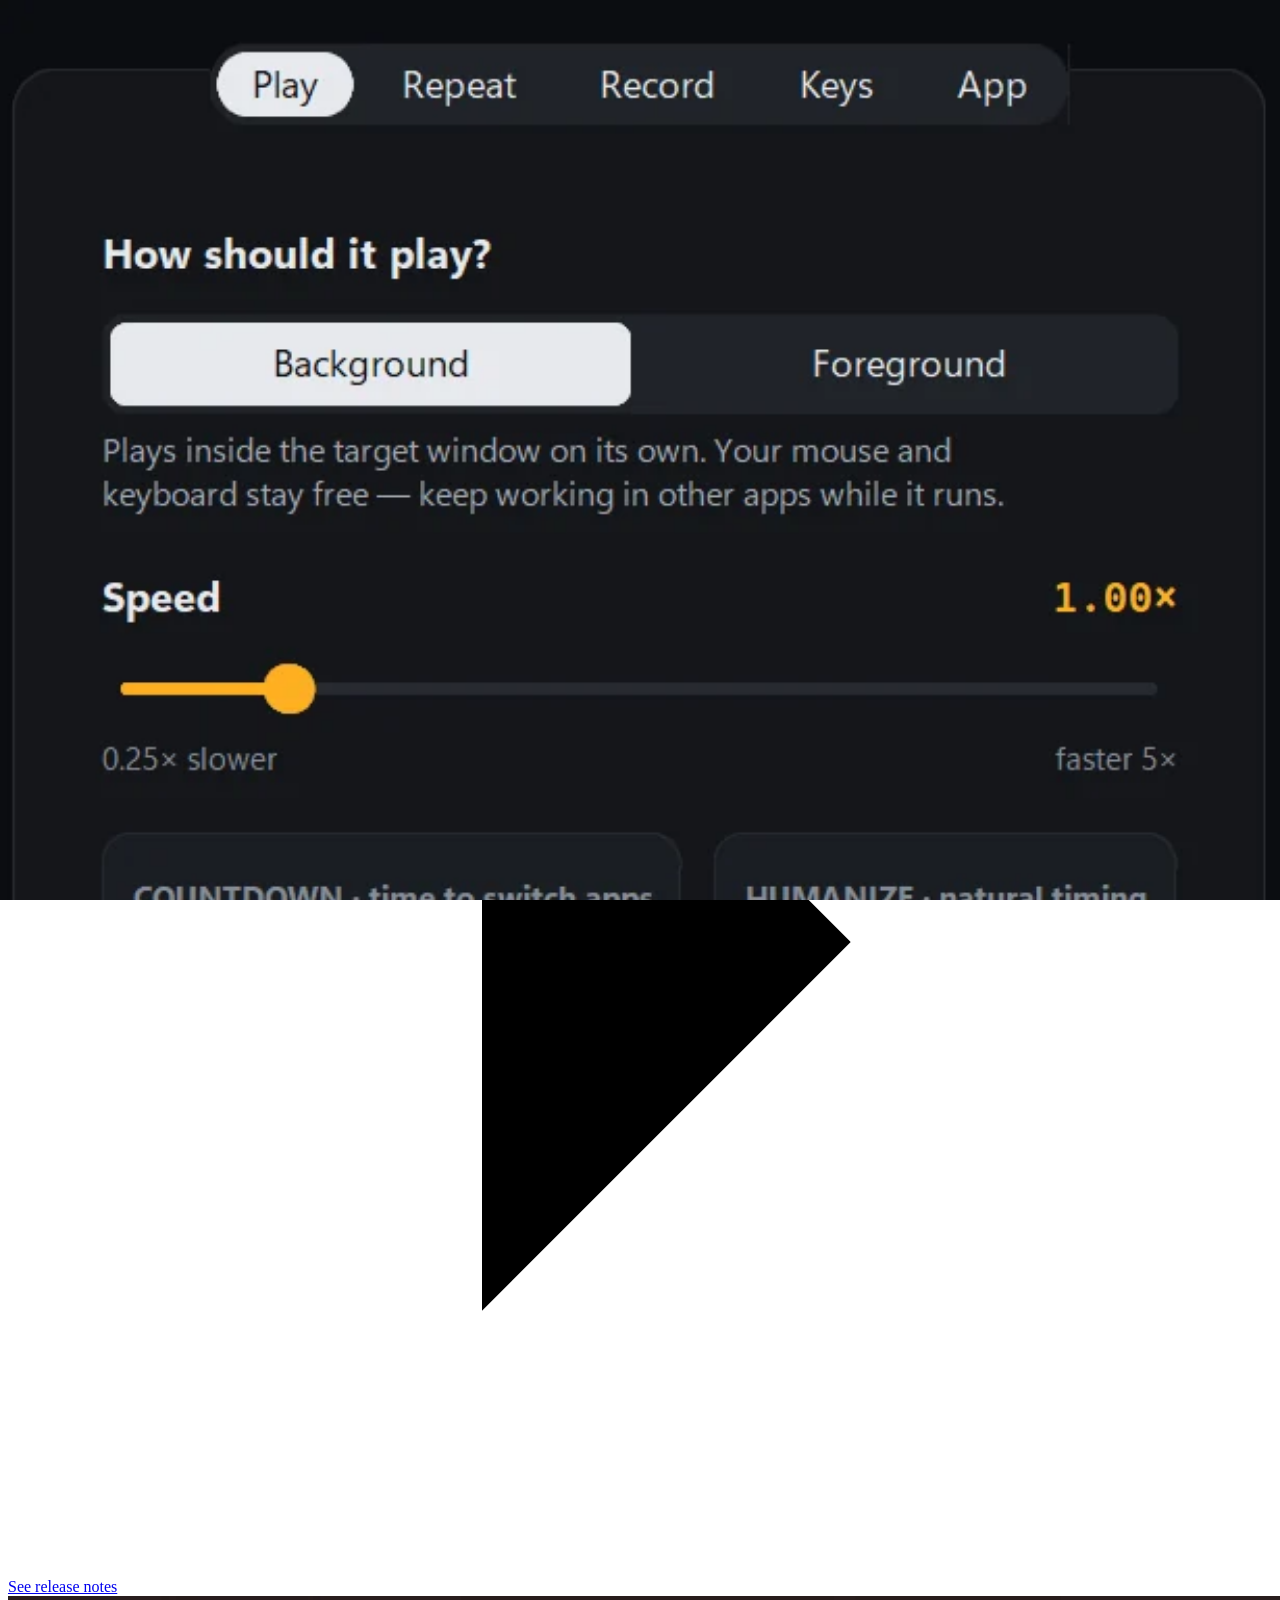
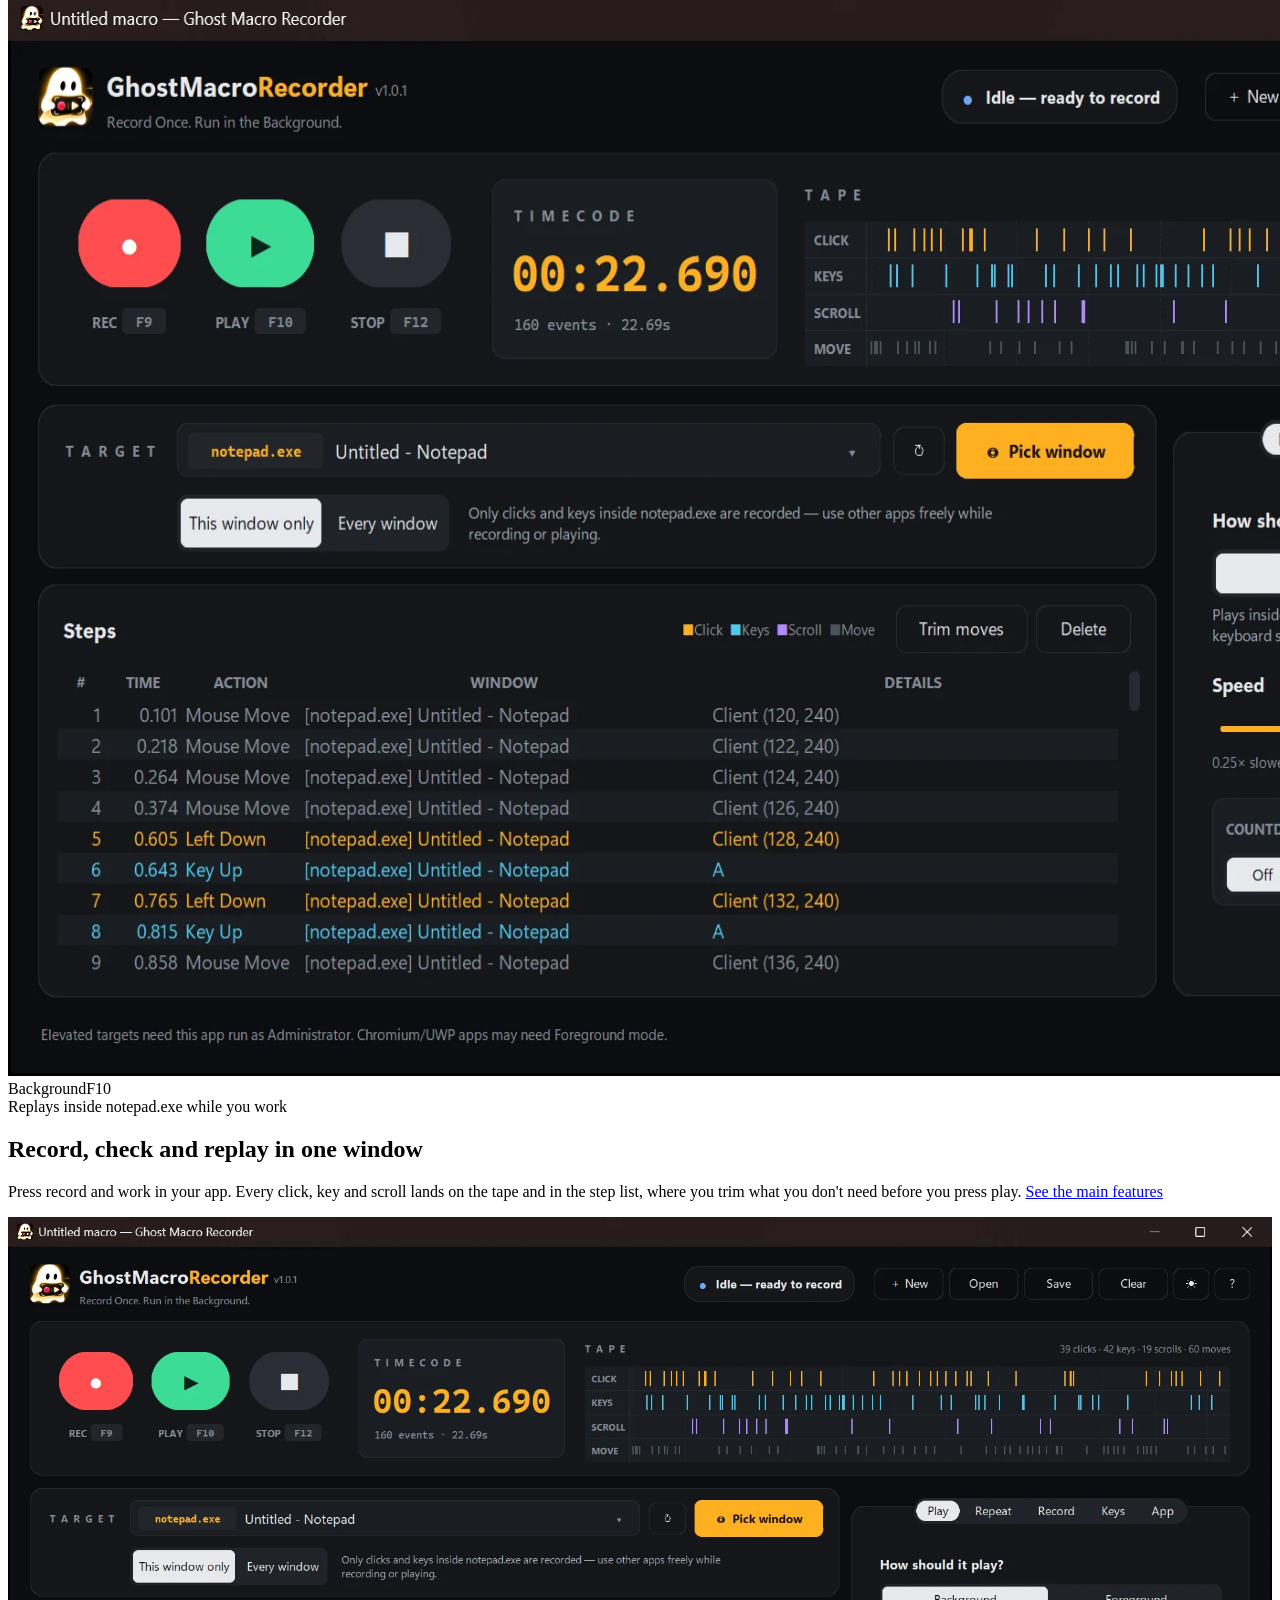
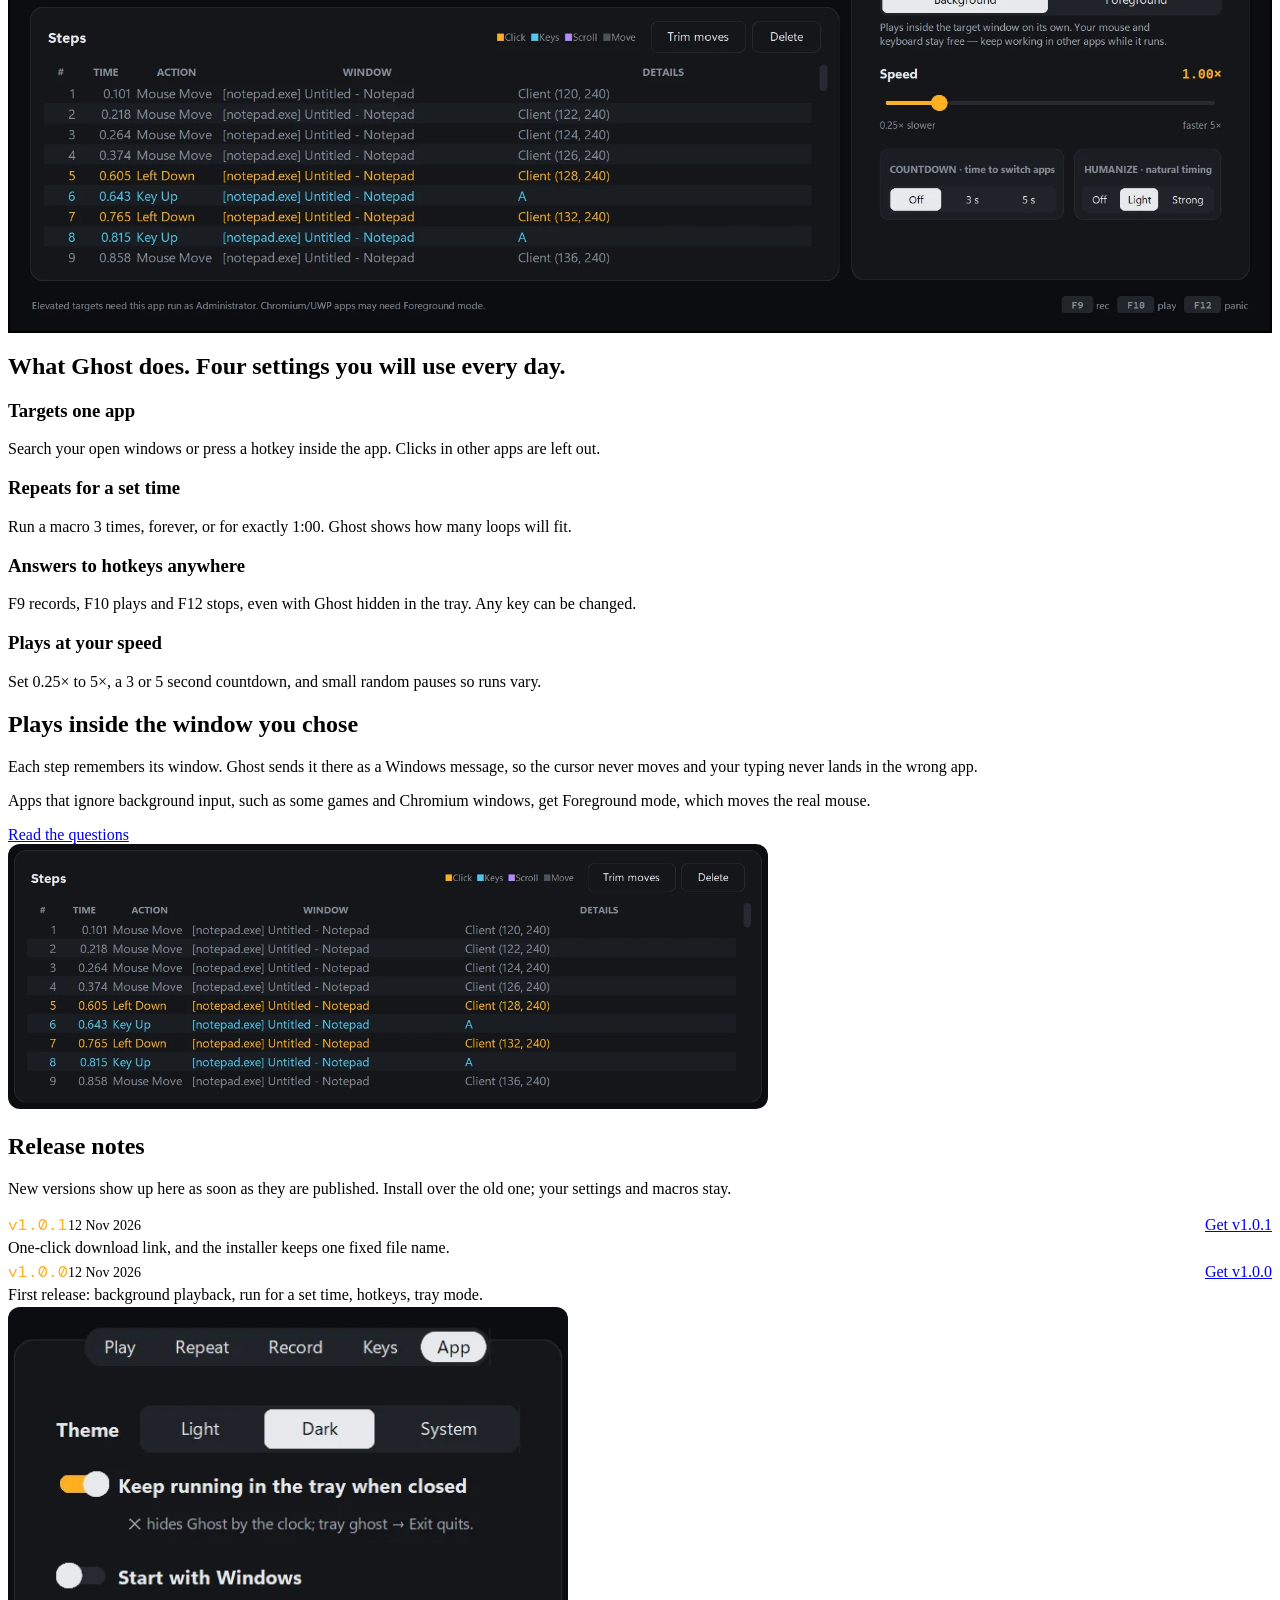
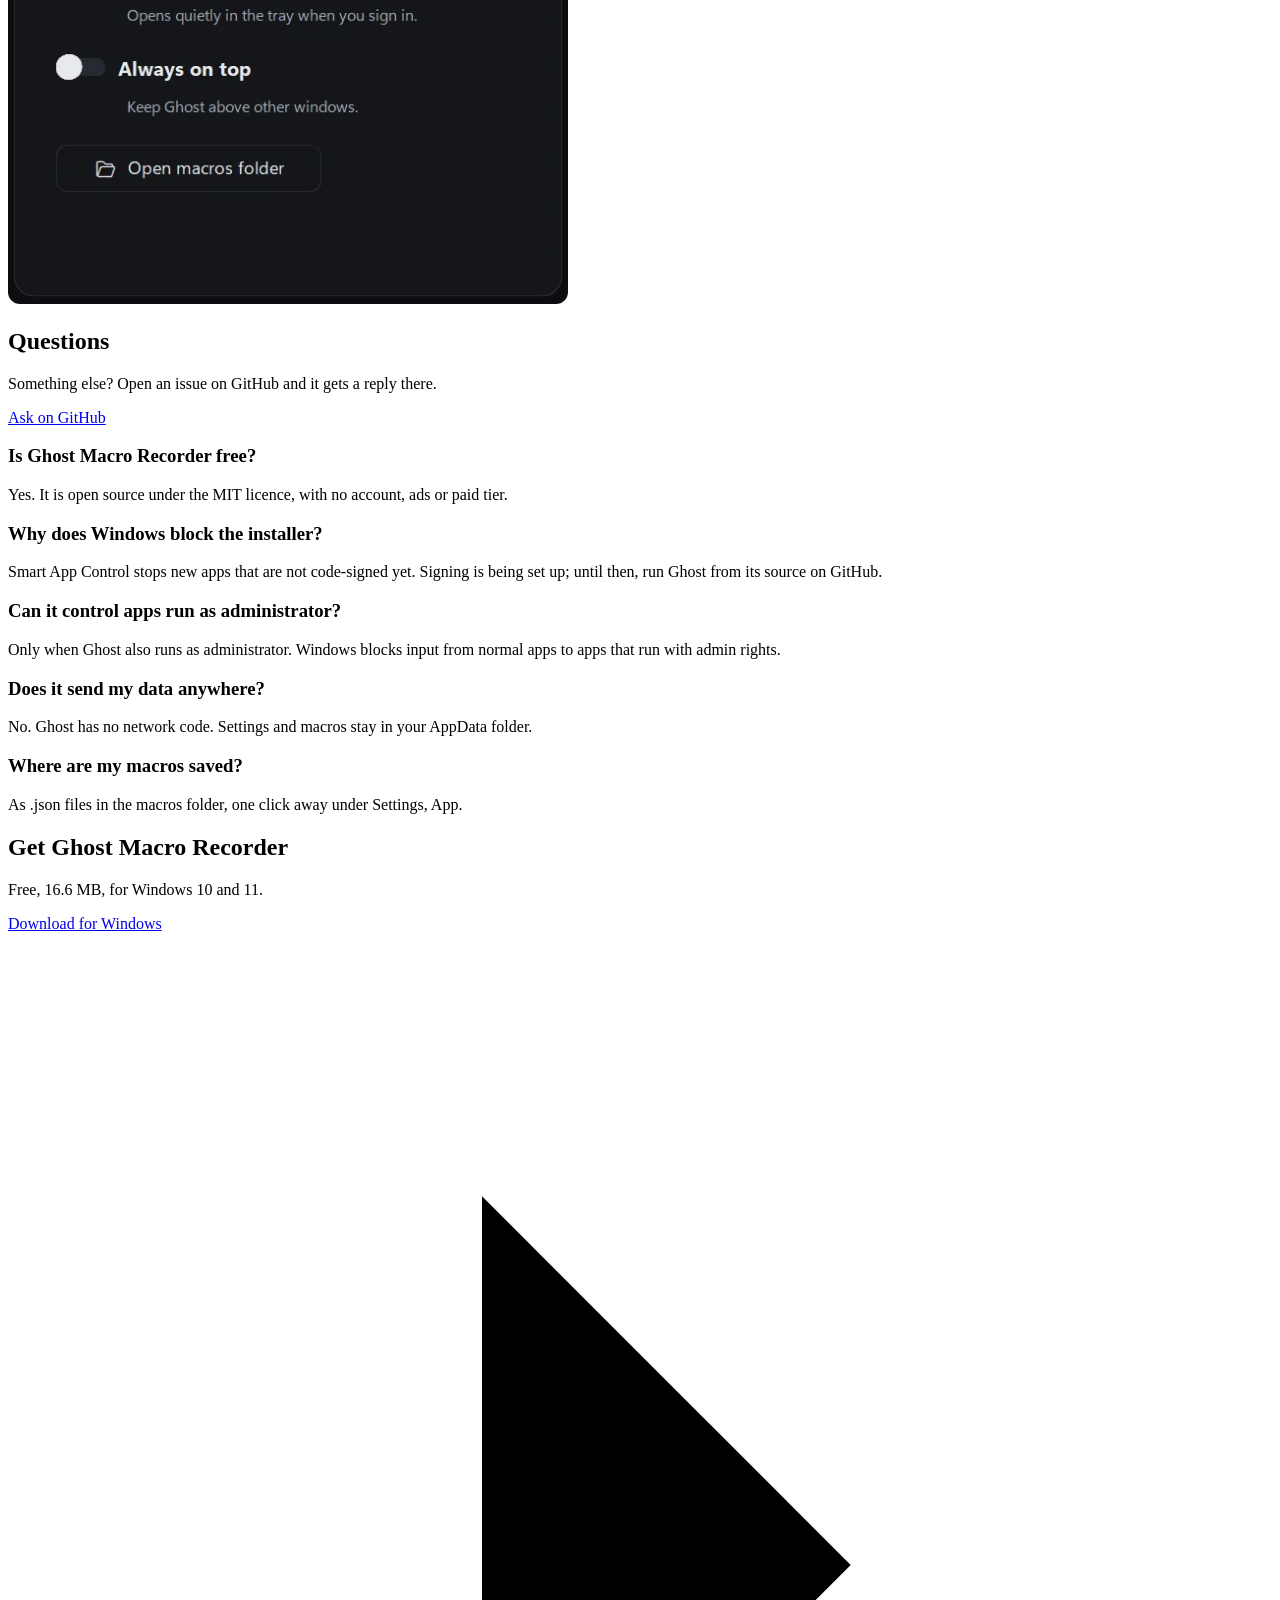
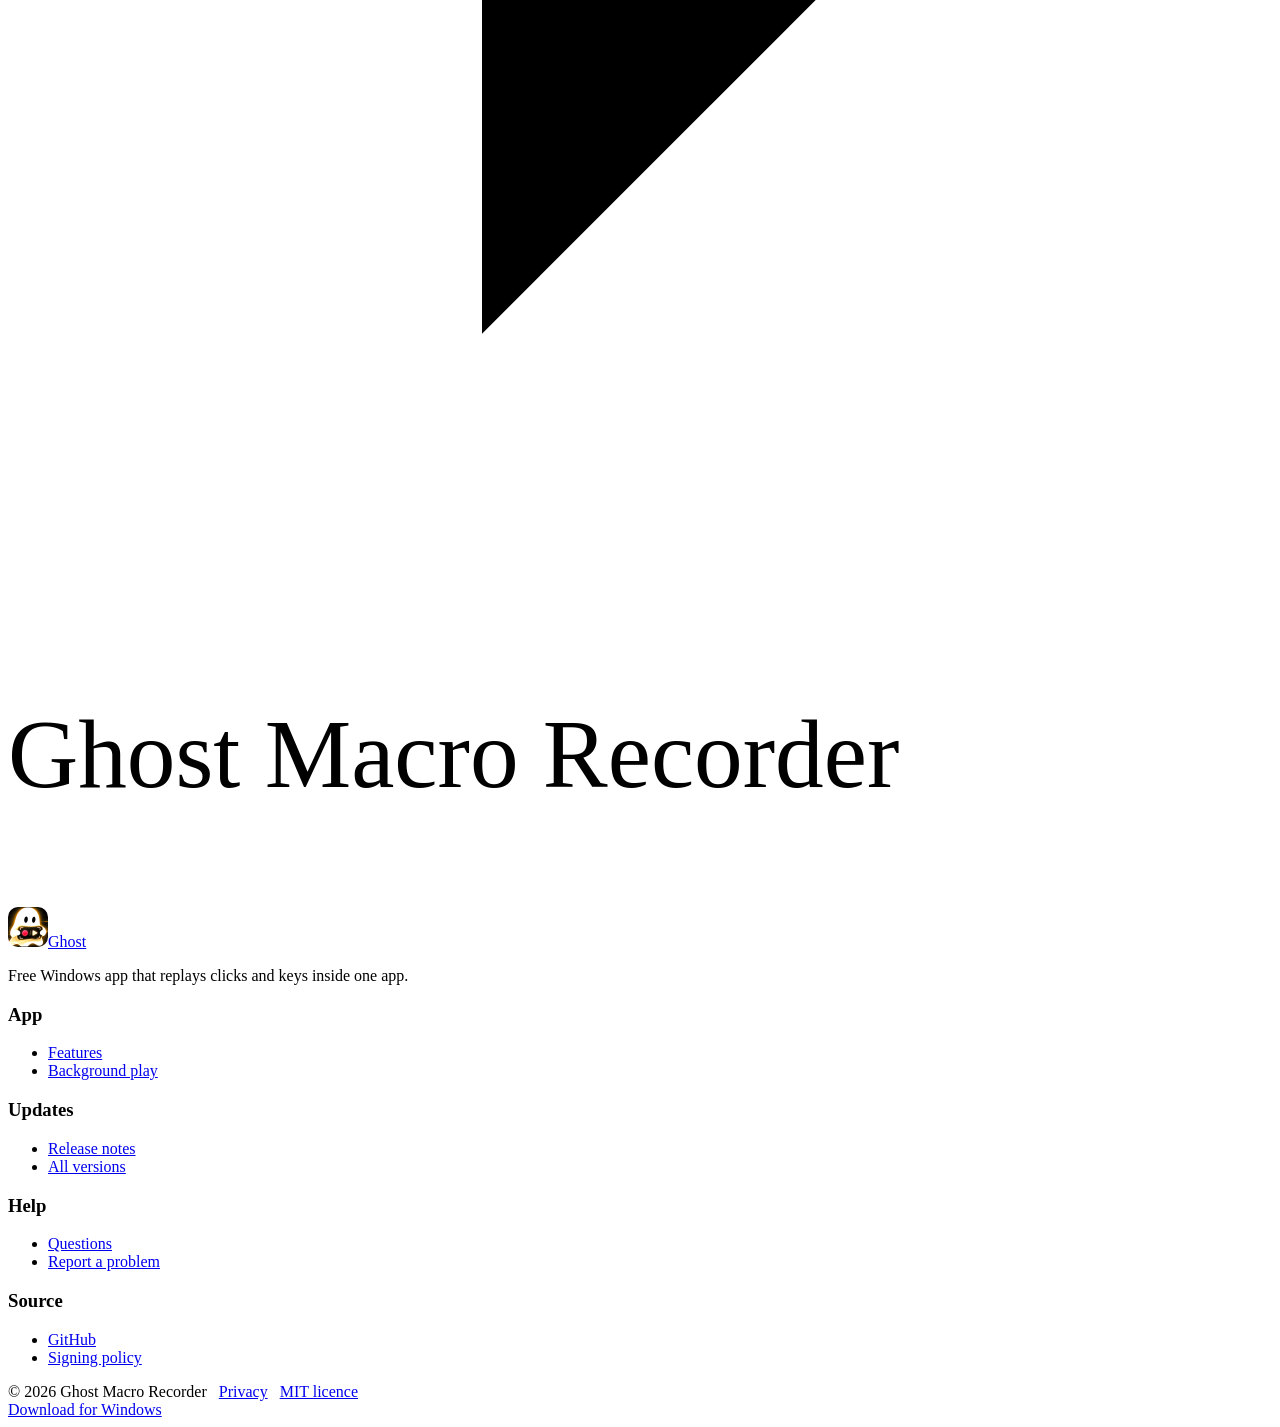
==== site/index.html @ 9118675d "Website for Cloudflare Pages (site/): landing page with live release notes Co-Authored-By: Claude Op" ====
<!doctype html>
<html lang="en" data-type="software" data-radius="soft" data-buttons="solid" data-motion>
<head>
<meta charset="utf-8">
<meta name="viewport" content="width=device-width, initial-scale=1, viewport-fit=cover">
<title>Ghost Macro Recorder: background macro recorder for Windows</title>
<meta name="description" content="Free, open-source Windows app that records your clicks and keystrokes in one app and replays them inside that window while you keep working.">
<meta property="og:type" content="website">
<meta property="og:title" content="Ghost Macro Recorder: background macro recorder for Windows">
<meta property="og:description" content="Record clicks and keystrokes in one app and replay them in the background. Free for Windows 10 and 11.">
<meta property="og:image" content="share.jpg">
<meta name="twitter:card" content="summary_large_image">
<link rel="icon" href="favicon.ico" sizes="any">
<link rel="icon" href="img/logo.png" type="image/png">
<link rel="apple-touch-icon" href="img/icon-512.png">
<meta name="theme-color" content="#0c0d10">
<!-- <link rel="canonical" href="https://[the Cloudflare Pages or own domain]/"> once the domain is known -->
<meta name="site-kind" content="software">
<meta name="page-type" content="software">
<link rel="preconnect" href="https://fonts.googleapis.com">
<link rel="preconnect" href="https://fonts.gstatic.com" crossorigin>
<link href="https://fonts.googleapis.com/css2?family=Funnel+Display:wght@400..700&family=Funnel+Sans:wght@400..600&family=DM+Mono:wght@400;500&display=swap" rel="stylesheet">
<link rel="stylesheet" href="assets/system.css">
<link rel="stylesheet" href="assets/ui/cards.css">
<link rel="stylesheet" href="assets/motion/motion.css">
<link rel="stylesheet" href="assets/backgrounds/backgrounds.css">
<link rel="stylesheet" href="assets/layout/layout.css">
<link rel="stylesheet" href="assets/icons/icon.css">
<style>
:root {
  --p-bg: #0c0d10; --p-surface: #14161a; --p-ink: #e7e9ec; --p-muted: #8a919c;
  --p-accent: #ffb020; --p-accent-ink: #0c0d10; --p-action: #ffb020; --p-action-ink: #0c0d10;
  --p-inv-bg: #e7e9ec; --p-inv-surface: #d5d7da; --p-inv-ink: #0c0d10; --p-inv-muted: #55565a;
  --p-inv-accent: #0c0d10; --p-inv-accent-ink: #e7e9ec; --p-inv-action: #0c0d10; --p-inv-action-ink: #e7e9ec;
  --font-display: "Funnel Display", system-ui, sans-serif;
  --font-text: "Funnel Sans", system-ui, sans-serif;
  --font-mono: "DM Mono", ui-monospace, "SFMono-Regular", Menlo, Consolas, monospace;
  --display-weight: 400;
  --display-tracking: -0.03em;
  --display-tracking-xl: -0.04em;
  --ly-scale: 0.98;
}
</style>
<script>document.documentElement.classList.add('m-enter');setTimeout(()=>document.documentElement.classList.add('m-enter-done'),700)</script>
<script src="assets/backgrounds/backgrounds.js"></script>
<script>document.documentElement.classList.add('mo-js');setTimeout(()=>document.documentElement.classList.add('mo-safe'),2500)</script>
<link rel="modulepreload" href="assets/moments/moments.js">
<link rel="modulepreload" href="assets/moments/lib.js">
<link rel="modulepreload" href="assets/moments/iris-opens/moment.js">
<!-- page CSS: only inside visuals -->
<style>
  .nav__logo img { width: 28px; height: 28px; border-radius: 7px; }
  .footer .nav__logo img { width: 40px; height: 40px; border-radius: 10px; }
  #hero-shot { --ly-pos: 0% 40%; }
  .shot { position: relative; overflow: hidden; border-radius: var(--r-lg); border: 1px solid var(--line); background: var(--p-surface); }
  .shot > img { display: block; width: 100%; height: 100%; object-fit: cover; object-position: 0 0; }
  #app .shot { margin-top: var(--s-7); }
  #features .panel { --p-h: 300px; }
  #features .panel > img { position: absolute; inset: 0; width: 100%; height: 100%; object-fit: cover; object-position: 50% 0; }
  #background .stage > img { width: 760px; height: auto; border-radius: 12px; border: 1px solid var(--line); }
  #releases .stage > img { width: 560px; height: auto; border-radius: 12px; border: 1px solid var(--line); }
  .rel { list-style: none; margin: var(--s-6) 0 0; padding: 0; }
  .rel li { display: grid; grid-template-columns: auto 1fr auto; gap: var(--s-2) var(--s-5); padding: var(--s-4) 0; border-bottom: 1px solid var(--line); align-items: baseline; }
  .rel__tag { font-family: var(--font-mono); font-size: 16px; color: var(--p-accent); }
  .rel__date { font-size: 14px; color: var(--muted); }
  .rel__notes { grid-column: 1 / -1; margin: 0; font-size: 16px; line-height: 1.6; }
  /* the name is 20 characters: hand-set so it spans the wrap from line to line at every width */
  .close--word { min-width: 0; }
  .close__word { font-size: min(7.6vw, 112px); max-width: 100%; }
  @media (max-width: 639px) { .close__word { font-size: 7.4vw; } }
  @media (max-width: 1279px) { #features .panel { --p-h: 250px; } }
  @media (max-width: 639px) {
    #features .panel { --p-h: 160px; }
    #background .stage > img, #releases .stage > img { width: 520px; }
  }
</style>
</head>
<body>
<!-- type: software
     deal: hero split, nav nav-centre, close close-word, footer footer-dark, rhythm space, buttons solid,
     mark: the client's own logo (ghost icon), palette: the client's own colours via start.mjs brand
     (graphite #0c0d10 and amber #ffb020, taken from the app and its icon), type funnel (chivo failed hero-lines), no effect
     (the real app window is every section's picture)
     moments: iris-opens in #background (a section on --g-alt after the page ground) -->

<header class="nav nav--centre">
  <div class="wrap nav__bar">
    <a class="skip-link" href="#top">Skip to content</a>
    <a class="nav__logo" href="#top"><img src="img/logo.png" alt="" width="28" height="28">Ghost Macro Recorder</a>
    <nav class="nav__links" aria-label="Main">
      <div class="nav__item"><a class="nav__link" href="#features">Features</a></div>
      <div class="nav__item"><a class="nav__link" href="#background">Background</a></div>
      <div class="nav__item"><a class="nav__link" href="#releases">Releases</a></div>
      <div class="nav__item"><a class="nav__link" href="#faq">Questions</a></div>
    </nav>
    <div class="nav__actions">
      <a class="btn btn--primary" href="https://github.com/mohnishkrishna-saikumar-mk9/GhostMacroRecorder/releases/latest/download/GhostMacroRecorder-Setup.exe" data-download>Download for Windows</a>
    </div>
    <button class="nav__toggle" type="button" aria-expanded="false" aria-label="Menu">
      <svg width="18" height="18" viewBox="0 0 18 18" aria-hidden="true"><path d="M2 5h14M2 13h14" stroke="currentColor" stroke-width="1.6" stroke-linecap="round"/></svg>
    </button>
  </div>
</header>

<main id="top">
  <section class="hero hero--split" data-enter aria-labelledby="hero-h">
    <div class="wrap"><div class="hero-text grid hero__grid">
      <div class="hero__text span-5">
        <p class="hero__kicker"><span class="dot" aria-hidden="true"></span><span data-latest-line>Version 1.0.1, free for Windows 10 and 11</span></p>
        <h1 id="hero-h">Background macro recorder for Windows</h1>
        <p class="hero__lead">Record your clicks and keystrokes in one app. Ghost replays them inside that window while your own mouse and keyboard stay free for other work.</p>
        <div class="btn-row">
          <a class="btn btn--primary" href="https://github.com/mohnishkrishna-saikumar-mk9/GhostMacroRecorder/releases/latest/download/GhostMacroRecorder-Setup.exe" data-download>Download for Windows<svg class="m-arrow" viewBox="0 0 12 12" aria-hidden="true"><path class="m-arrow__stem" d="M1 6h8"/><path class="m-arrow__head" d="M4.5 2.5 8 6l-3.5 3.5"/></svg></a>
          <a class="btn btn--secondary" href="#releases">See release notes</a>
        </div>
      </div>
      <div class="hero__media span-6 start-7">
        <img id="hero-shot" src="img/overview.webp" alt="Ghost Macro Recorder with a recorded macro on its tape, the target set to Notepad and the playback settings open" fetchpriority="high" width="1746" height="1080" data-source="client" data-subject="the app window">
        <div class="ly-float">
          <div class="ly-float__row"><span class="ly-live">Background</span><span>F10</span></div>
          <div class="ly-float__title">Replays inside notepad.exe while you work</div>
        </div>
      </div>
    </div></div>
  </section>

  <section class="section" id="app" aria-labelledby="app-h">
    <div class="wrap">
      <div class="grid">
        <h2 id="app-h" class="span-5">Record, check and replay in one window</h2>
        <p class="span-6 start-7 muted">Press record and work in your app. Every click, key and scroll lands on the tape and in the step list, where you trim what you don't need before you press play. <a class="link" href="#features">See the main features</a></p>
      </div>
      <div class="shot fill" role="img" aria-label="The whole Ghost Macro Recorder window: transport buttons, timecode, tape, target bar, step list and settings">
        <img src="img/overview.webp" alt="" loading="lazy" width="1746" height="1080" data-source="client" data-subject="the app window">
      </div>
    </div>
  </section>

  <section class="section g2" id="features" aria-labelledby="features-h">
    <div class="wrap">
      <div class="group">
        <div class="section-head">
          <h2 id="features-h">What Ghost does. <span class="muted">Four settings you will use every day.</span></h2>
        </div>
        <div class="grid">
          <article class="card card--row span-6">
            <h3>Targets one app</h3>
            <p>Search your open windows or press a hotkey inside the app. Clicks in other apps are left out.</p>
            <div class="panel panel--flush"><img src="img/picker.webp" alt="The window picker listing open apps, with Notepad chosen" loading="lazy" data-source="client" data-subject="window picker"></div>
          </article>
          <article class="card card--row span-6">
            <h3>Repeats for a set time</h3>
            <p>Run a macro 3 times, forever, or for exactly 1:00. Ghost shows how many loops will fit.</p>
            <div class="panel panel--flush"><img src="img/tab_repeat.webp" alt="Repeat settings set to run for one minute, with the loop estimate" loading="lazy" data-source="client" data-subject="repeat settings"></div>
          </article>
        </div>
      </div>
      <div class="grid">
        <article class="card card--row span-6">
          <h3>Answers to hotkeys anywhere</h3>
          <p>F9 records, F10 plays and F12 stops, even with Ghost hidden in the tray. Any key can be changed.</p>
          <div class="panel panel--flush"><img src="img/tab_keys.webp" alt="Hotkey settings with four active shortcuts" loading="lazy" data-source="client" data-subject="hotkey settings"></div>
        </article>
        <article class="card card--row span-6">
          <h3>Plays at your speed</h3>
          <p>Set 0.25× to 5×, a 3 or 5 second countdown, and small random pauses so runs vary.</p>
          <div class="panel panel--flush"><img src="img/tab_play.webp" alt="Playback settings with speed, countdown and humanize" loading="lazy" data-source="client" data-subject="playback settings"></div>
        </article>
      </div>
    </div>
  </section>

  <section class="section ground-surface" id="background" data-moment="iris-opens" data-moment-opts='{"from": "base"}' aria-labelledby="background-h">
    <div class="wrap">
      <div class="grid">
        <div class="span-5 stack-6">
          <h2 id="background-h">Plays inside the window you chose</h2>
          <p class="t-lead">Each step remembers its window. Ghost sends it there as a Windows message, so the cursor never moves and your typing never lands in the wrong app.</p>
          <p>Apps that ignore background input, such as some games and Chromium windows, get Foreground mode, which moves the real mouse.</p>
          <a class="link" href="#faq">Read the questions</a>
        </div>
        <div class="frame frame--split span-6 start-7">
          <div class="stage stage--fade-br">
            <img class="at-corner" style="--ax:56px;--ay:56px" src="img/steps.webp" alt="The step list, each step tagged with notepad.exe" loading="lazy" data-source="client" data-subject="step list">
          </div>
        </div>
      </div>
    </div>
  </section>

  <section class="section" id="releases" aria-labelledby="releases-h">
    <div class="wrap">
      <div class="grid">
        <div class="span-5">
          <h2 id="releases-h">Release notes</h2>
          <p class="muted">New versions show up here as soon as they are published. Install over the old one; your settings and macros stay.</p>
          <ul class="rel" data-releases>
            <li><span class="rel__tag">v1.0.1</span><span class="rel__date">12 Nov 2026</span><a class="link" href="https://github.com/mohnishkrishna-saikumar-mk9/GhostMacroRecorder/releases/tag/v1.0.1">Get v1.0.1</a>
              <p class="rel__notes">One-click download link, and the installer keeps one fixed file name.</p></li>
            <li><span class="rel__tag">v1.0.0</span><span class="rel__date">12 Nov 2026</span><a class="link" href="https://github.com/mohnishkrishna-saikumar-mk9/GhostMacroRecorder/releases/tag/v1.0.0">Get v1.0.0</a>
              <p class="rel__notes">First release: background playback, run for a set time, hotkeys, tray mode.</p></li>
          </ul>
        </div>
        <div class="frame frame--split span-6 start-7">
          <div class="stage stage--fade-br">
            <img class="at-corner" style="--ax:56px;--ay:56px" src="img/tab_app.webp" alt="App settings: theme, tray mode, start with Windows and always on top" loading="lazy" data-source="client" data-subject="app settings">
          </div>
        </div>
      </div>
    </div>
  </section>

  <section class="section" id="faq" aria-labelledby="faq-h">
    <div class="wrap">
      <div class="grid">
        <div class="span-5 stack-4">
          <h2 id="faq-h">Questions</h2>
          <p class="muted">Something else? Open an issue on GitHub and it gets a reply there.</p>
          <a class="link" href="https://github.com/mohnishkrishna-saikumar-mk9/GhostMacroRecorder/issues">Ask on GitHub</a>
        </div>
        <div class="faq span-6 start-7">
          <div class="faq__item"><h3>Is Ghost Macro Recorder free?</h3><p>Yes. It is open source under the MIT licence, with no account, ads or paid tier.</p></div>
          <div class="faq__item"><h3>Why does Windows block the installer?</h3><p>Smart App Control stops new apps that are not code-signed yet. Signing is being set up; until then, run Ghost from its source on GitHub.</p></div>
          <div class="faq__item"><h3>Can it control apps run as administrator?</h3><p>Only when Ghost also runs as administrator. Windows blocks input from normal apps to apps that run with admin rights.</p></div>
          <div class="faq__item"><h3>Does it send my data anywhere?</h3><p>No. Ghost has no network code. Settings and macros stay in your AppData folder.</p></div>
          <div class="faq__item"><h3>Where are my macros saved?</h3><p>As .json files in the macros folder, one click away under Settings, App.</p></div>
        </div>
      </div>
    </div>
  </section>
</main>

<footer class="footer closing footer--dark ground-inverse" id="contact" aria-labelledby="close-h">
  <div class="wrap">
    <div class="closing__cta close--word">
      <div class="section-head--split">
        <div><h2 id="close-h">Get Ghost Macro Recorder</h2><p class="t-lead">Free, 16.6 MB, for Windows 10 and 11.</p></div>
        <a class="btn btn--primary" href="https://github.com/mohnishkrishna-saikumar-mk9/GhostMacroRecorder/releases/latest/download/GhostMacroRecorder-Setup.exe" data-download>Download for Windows<svg class="m-arrow" viewBox="0 0 12 12" aria-hidden="true"><path class="m-arrow__stem" d="M1 6h8"/><path class="m-arrow__head" d="M4.5 2.5 8 6l-3.5 3.5"/></svg></a>
      </div>
      <p class="close__word" aria-hidden="true">Ghost Macro Recorder</p>
    </div>
    <div class="closing__links">
      <div class="grid">
        <div class="span-4 stack-4">
          <a class="nav__logo" href="#top"><img src="img/logo.png" alt="" width="40" height="40">Ghost</a>
          <p class="footer__lede">Free Windows app that replays clicks and keys inside one app.</p>
        </div>
        <div class="span-2 footer__col"><h3>App</h3><ul><li><a href="#features">Features</a></li><li><a href="#background">Background play</a></li></ul></div>
        <div class="span-2 footer__col"><h3>Updates</h3><ul><li><a href="#releases">Release notes</a></li><li><a href="https://github.com/mohnishkrishna-saikumar-mk9/GhostMacroRecorder/releases">All versions</a></li></ul></div>
        <div class="span-2 footer__col"><h3>Help</h3><ul><li><a href="#faq">Questions</a></li><li><a href="https://github.com/mohnishkrishna-saikumar-mk9/GhostMacroRecorder/issues">Report a problem</a></li></ul></div>
        <div class="span-2 footer__col"><h3>Source</h3><ul><li><a href="https://github.com/mohnishkrishna-saikumar-mk9/GhostMacroRecorder">GitHub</a></li><li><a href="https://github.com/mohnishkrishna-saikumar-mk9/GhostMacroRecorder/blob/main/CODE_SIGNING_POLICY.md">Signing policy</a></li></ul></div>
      </div>
      <div class="footer__legal">
        <span>&copy; 2026 Ghost Macro Recorder &nbsp; <a href="privacy.html">Privacy</a> &nbsp; <a href="https://github.com/mohnishkrishna-saikumar-mk9/GhostMacroRecorder/blob/main/LICENSE">MIT licence</a></span>
        <div class="socials"></div>
      </div>
    </div>
  </div>
</footer>

<nav class="actionbar" aria-label="Quick actions">
  <a class="btn btn--primary" href="https://github.com/mohnishkrishna-saikumar-mk9/GhostMacroRecorder/releases/latest/download/GhostMacroRecorder-Setup.exe" data-download>Download for Windows</a>
</nav>

<script type="module" src="assets/system.js"></script>
<script type="module" src="assets/motion/motion.js"></script>
<script type="module" src="assets/layout/layout.js"></script>
<script type="module" src="releases.js"></script>
</body>
</html>
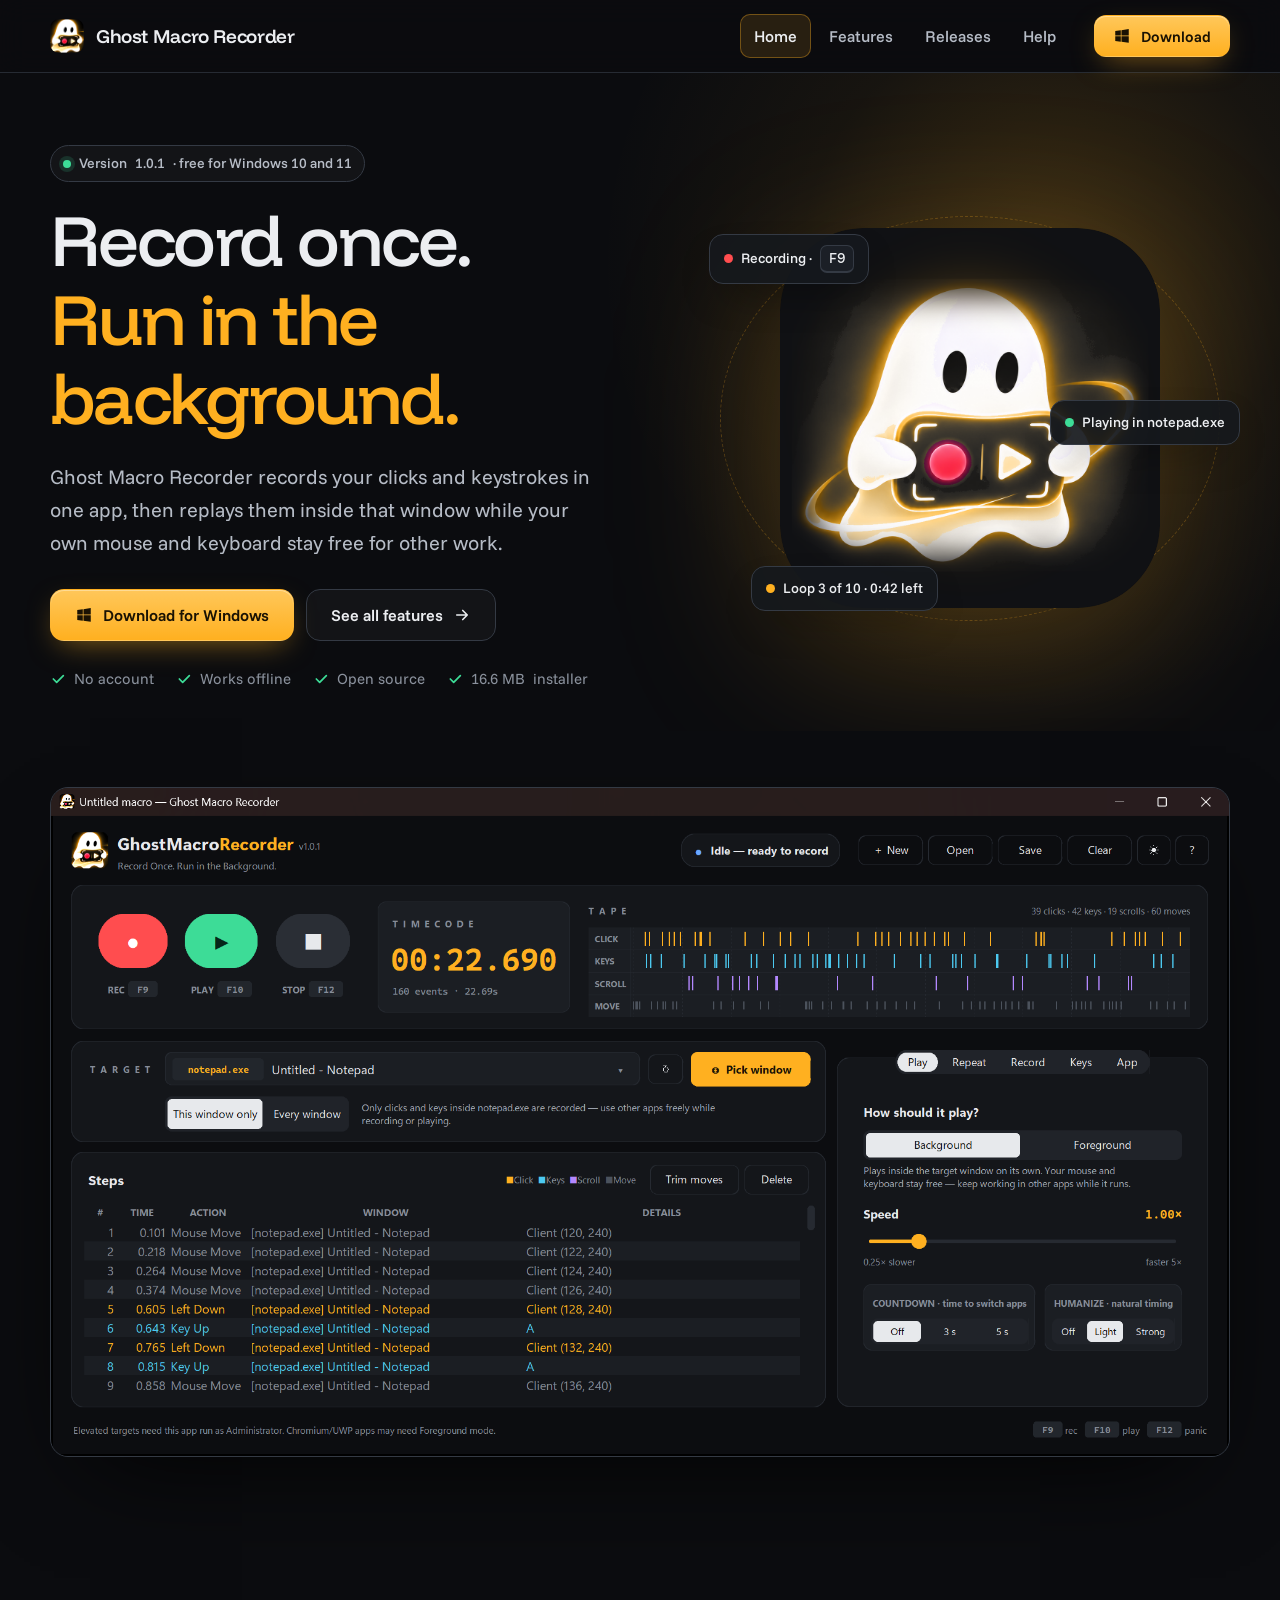
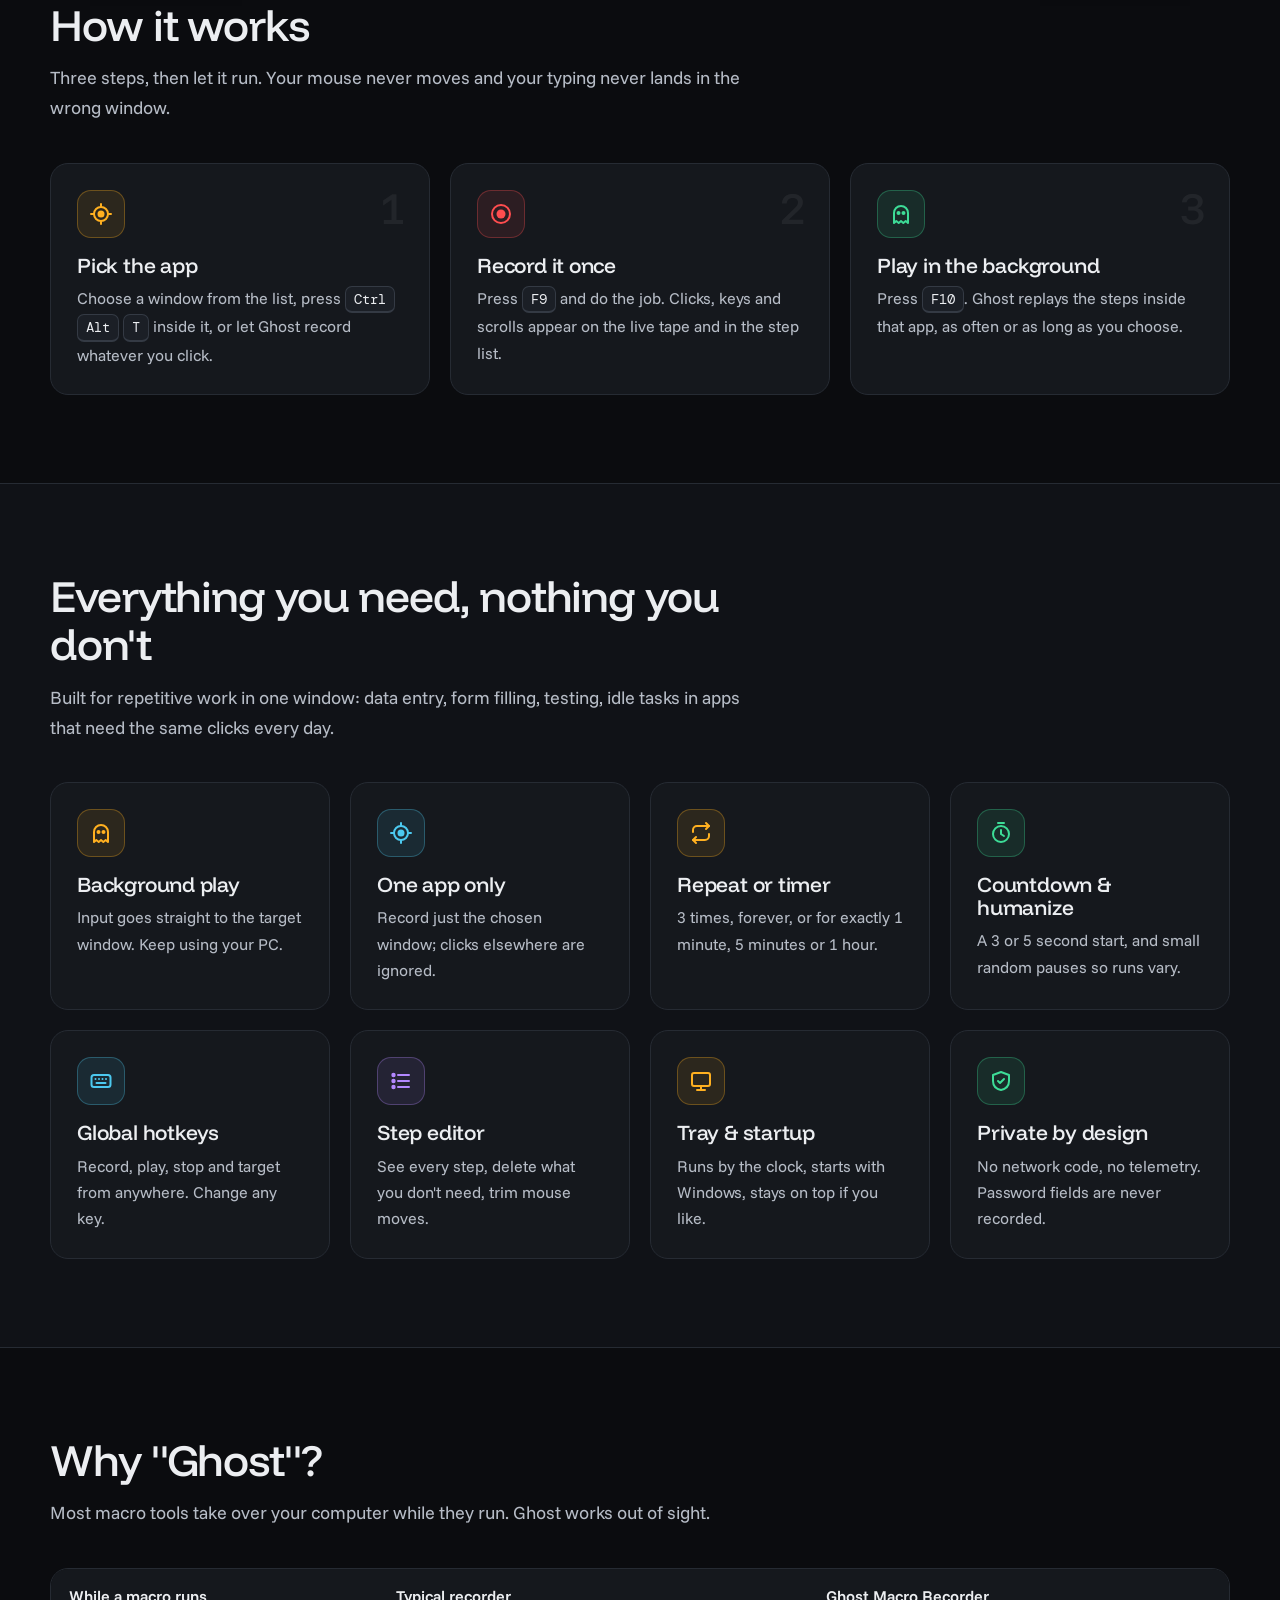
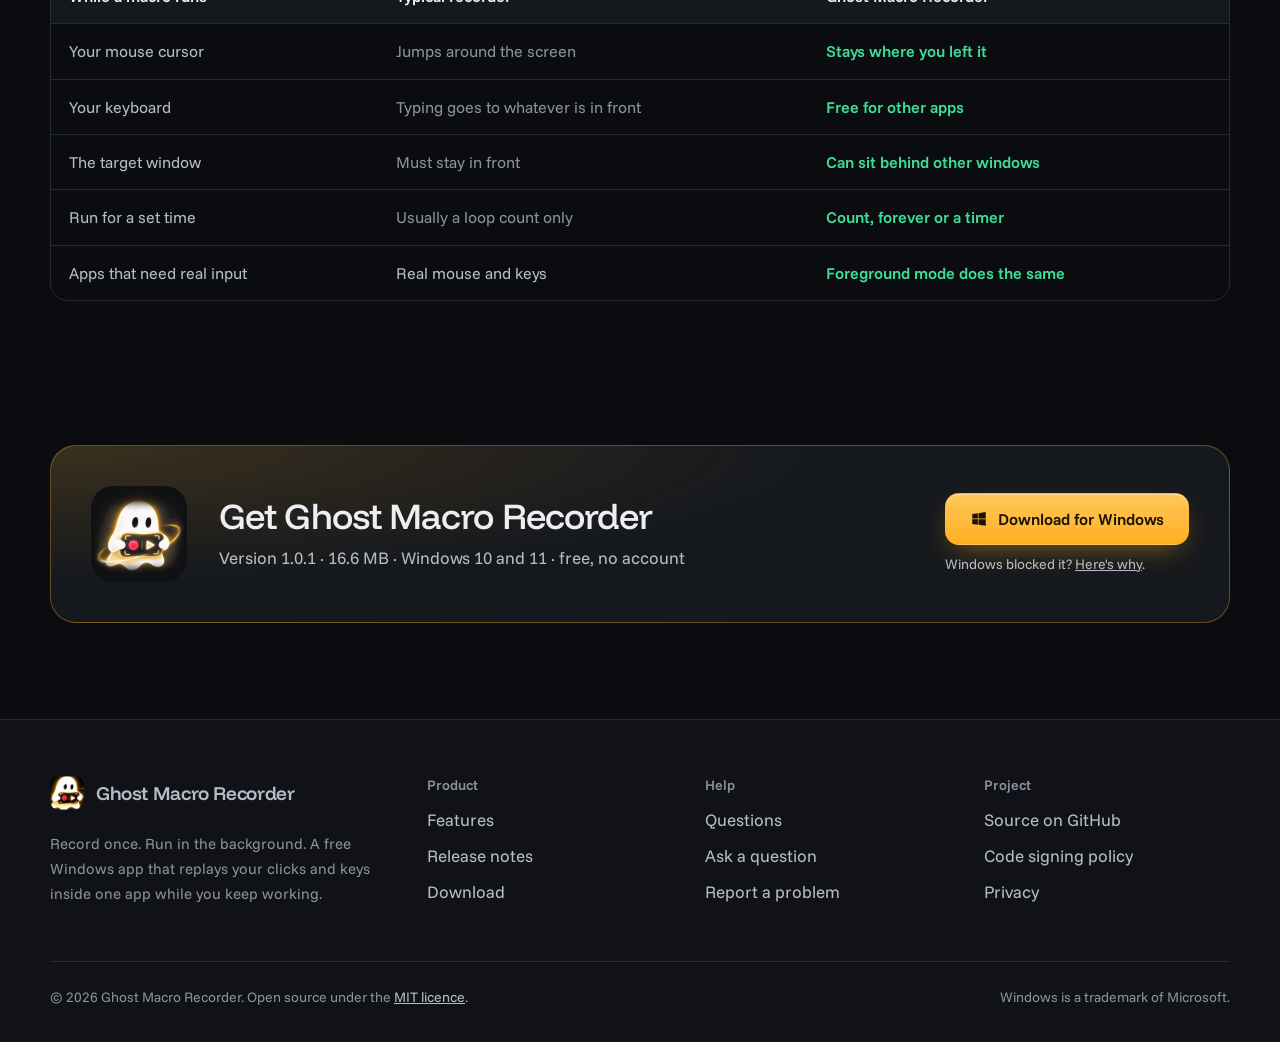
==== commit 85b85fe6: "Website redesign: four pages, question box, live releases - Own design (style.css): big app icon her" ====
--- a/site/index.html
+++ b/site/index.html
@@ -1,270 +1,167 @@
 <!doctype html>
-<html lang="en" data-type="software" data-radius="soft" data-buttons="solid" data-motion>
+<html lang="en">
 <head>
 <meta charset="utf-8">
 <meta name="viewport" content="width=device-width, initial-scale=1, viewport-fit=cover">
-<title>Ghost Macro Recorder: background macro recorder for Windows</title>
-<meta name="description" content="Free, open-source Windows app that records your clicks and keystrokes in one app and replays them inside that window while you keep working.">
+<title>Ghost Macro Recorder: record once, run in the background</title>
+<meta name="description" content="Free Windows macro recorder that replays clicks and keystrokes inside one app in the background while you keep working.">
 <meta property="og:type" content="website">
-<meta property="og:title" content="Ghost Macro Recorder: background macro recorder for Windows">
-<meta property="og:description" content="Record clicks and keystrokes in one app and replay them in the background. Free for Windows 10 and 11.">
+<meta property="og:title" content="Ghost Macro Recorder: record once, run in the background">
+<meta property="og:description" content="Free Windows macro recorder that replays clicks and keystrokes inside one app in the background while you keep working.">
 <meta property="og:image" content="share.jpg">
 <meta name="twitter:card" content="summary_large_image">
 <link rel="icon" href="favicon.ico" sizes="any">
 <link rel="icon" href="img/logo.png" type="image/png">
 <link rel="apple-touch-icon" href="img/icon-512.png">
-<meta name="theme-color" content="#0c0d10">
-<!-- <link rel="canonical" href="https://[the Cloudflare Pages or own domain]/"> once the domain is known -->
-<meta name="site-kind" content="software">
-<meta name="page-type" content="software">
+<meta name="theme-color" content="#0b0c0f">
 <link rel="preconnect" href="https://fonts.googleapis.com">
 <link rel="preconnect" href="https://fonts.gstatic.com" crossorigin>
-<link href="https://fonts.googleapis.com/css2?family=Funnel+Display:wght@400..700&family=Funnel+Sans:wght@400..600&family=DM+Mono:wght@400;500&display=swap" rel="stylesheet">
-<link rel="stylesheet" href="assets/system.css">
-<link rel="stylesheet" href="assets/ui/cards.css">
-<link rel="stylesheet" href="assets/motion/motion.css">
-<link rel="stylesheet" href="assets/backgrounds/backgrounds.css">
-<link rel="stylesheet" href="assets/layout/layout.css">
-<link rel="stylesheet" href="assets/icons/icon.css">
-<style>
-:root {
-  --p-bg: #0c0d10; --p-surface: #14161a; --p-ink: #e7e9ec; --p-muted: #8a919c;
-  --p-accent: #ffb020; --p-accent-ink: #0c0d10; --p-action: #ffb020; --p-action-ink: #0c0d10;
-  --p-inv-bg: #e7e9ec; --p-inv-surface: #d5d7da; --p-inv-ink: #0c0d10; --p-inv-muted: #55565a;
-  --p-inv-accent: #0c0d10; --p-inv-accent-ink: #e7e9ec; --p-inv-action: #0c0d10; --p-inv-action-ink: #e7e9ec;
-  --font-display: "Funnel Display", system-ui, sans-serif;
-  --font-text: "Funnel Sans", system-ui, sans-serif;
-  --font-mono: "DM Mono", ui-monospace, "SFMono-Regular", Menlo, Consolas, monospace;
-  --display-weight: 400;
-  --display-tracking: -0.03em;
-  --display-tracking-xl: -0.04em;
-  --ly-scale: 0.98;
-}
-</style>
-<script>document.documentElement.classList.add('m-enter');setTimeout(()=>document.documentElement.classList.add('m-enter-done'),700)</script>
-<script src="assets/backgrounds/backgrounds.js"></script>
-<script>document.documentElement.classList.add('mo-js');setTimeout(()=>document.documentElement.classList.add('mo-safe'),2500)</script>
-<link rel="modulepreload" href="assets/moments/moments.js">
-<link rel="modulepreload" href="assets/moments/lib.js">
-<link rel="modulepreload" href="assets/moments/iris-opens/moment.js">
-<!-- page CSS: only inside visuals -->
-<style>
-  .nav__logo img { width: 28px; height: 28px; border-radius: 7px; }
-  .footer .nav__logo img { width: 40px; height: 40px; border-radius: 10px; }
-  #hero-shot { --ly-pos: 0% 40%; }
-  .shot { position: relative; overflow: hidden; border-radius: var(--r-lg); border: 1px solid var(--line); background: var(--p-surface); }
-  .shot > img { display: block; width: 100%; height: 100%; object-fit: cover; object-position: 0 0; }
-  #app .shot { margin-top: var(--s-7); }
-  #features .panel { --p-h: 300px; }
-  #features .panel > img { position: absolute; inset: 0; width: 100%; height: 100%; object-fit: cover; object-position: 50% 0; }
-  #background .stage > img { width: 760px; height: auto; border-radius: 12px; border: 1px solid var(--line); }
-  #releases .stage > img { width: 560px; height: auto; border-radius: 12px; border: 1px solid var(--line); }
-  .rel { list-style: none; margin: var(--s-6) 0 0; padding: 0; }
-  .rel li { display: grid; grid-template-columns: auto 1fr auto; gap: var(--s-2) var(--s-5); padding: var(--s-4) 0; border-bottom: 1px solid var(--line); align-items: baseline; }
-  .rel__tag { font-family: var(--font-mono); font-size: 16px; color: var(--p-accent); }
-  .rel__date { font-size: 14px; color: var(--muted); }
-  .rel__notes { grid-column: 1 / -1; margin: 0; font-size: 16px; line-height: 1.6; }
-  /* the name is 20 characters: hand-set so it spans the wrap from line to line at every width */
-  .close--word { min-width: 0; }
-  .close__word { font-size: min(7.6vw, 112px); max-width: 100%; }
-  @media (max-width: 639px) { .close__word { font-size: 7.4vw; } }
-  @media (max-width: 1279px) { #features .panel { --p-h: 250px; } }
-  @media (max-width: 639px) {
-    #features .panel { --p-h: 160px; }
-    #background .stage > img, #releases .stage > img { width: 520px; }
-  }
-</style>
+<link href="https://fonts.googleapis.com/css2?family=Funnel+Display:wght@400..700&family=Funnel+Sans:wght@400..700&family=DM+Mono:wght@400;500&display=swap" rel="stylesheet">
+<link rel="stylesheet" href="style.css">
 </head>
 <body>
-<!-- type: software
-     deal: hero split, nav nav-centre, close close-word, footer footer-dark, rhythm space, buttons solid,
-     mark: the client's own logo (ghost icon), palette: the client's own colours via start.mjs brand
-     (graphite #0c0d10 and amber #ffb020, taken from the app and its icon), type funnel (chivo failed hero-lines), no effect
-     (the real app window is every section's picture)
-     moments: iris-opens in #background (a section on --g-alt after the page ground) -->
-
-<header class="nav nav--centre">
-  <div class="wrap nav__bar">
-    <a class="skip-link" href="#top">Skip to content</a>
-    <a class="nav__logo" href="#top"><img src="img/logo.png" alt="" width="28" height="28">Ghost Macro Recorder</a>
-    <nav class="nav__links" aria-label="Main">
-      <div class="nav__item"><a class="nav__link" href="#features">Features</a></div>
-      <div class="nav__item"><a class="nav__link" href="#background">Background</a></div>
-      <div class="nav__item"><a class="nav__link" href="#releases">Releases</a></div>
-      <div class="nav__item"><a class="nav__link" href="#faq">Questions</a></div>
+<a class="skip" href="#main">Skip to content</a>
+<header class="site-header">
+  <div class="wrap">
+    <a class="brand" href="index.html"><img src="img/logo.png" alt="" width="34" height="34">Ghost Macro Recorder</a>
+    <nav class="menu" id="menu" aria-label="Main">
+      <a href="index.html" aria-current="page">Home</a>
+      <a href="features.html">Features</a>
+      <a href="releases.html">Releases</a>
+      <a href="help.html">Help</a>
+      <a class="btn btn--primary btn--sm" href="https://github.com/mohnishkrishna-saikumar-mk9/GhostMacroRecorder/releases/latest/download/GhostMacroRecorder-Setup.exe"><svg viewBox="0 0 24 24" fill="currentColor" aria-hidden="true"><path d="M3 5.3 10.4 4.3v7.1H3zM11.3 4.2 21 2.8v8.6h-9.7zM3 12.4h7.4v7.2L3 18.6zM11.3 12.4H21V21l-9.7-1.4z"/></svg>Download</a>
     </nav>
-    <div class="nav__actions">
-      <a class="btn btn--primary" href="https://github.com/mohnishkrishna-saikumar-mk9/GhostMacroRecorder/releases/latest/download/GhostMacroRecorder-Setup.exe" data-download>Download for Windows</a>
-    </div>
-    <button class="nav__toggle" type="button" aria-expanded="false" aria-label="Menu">
-      <svg width="18" height="18" viewBox="0 0 18 18" aria-hidden="true"><path d="M2 5h14M2 13h14" stroke="currentColor" stroke-width="1.6" stroke-linecap="round"/></svg>
-    </button>
+    <a class="btn btn--primary btn--sm" href="https://github.com/mohnishkrishna-saikumar-mk9/GhostMacroRecorder/releases/latest/download/GhostMacroRecorder-Setup.exe"><svg viewBox="0 0 24 24" fill="currentColor" aria-hidden="true"><path d="M3 5.3 10.4 4.3v7.1H3zM11.3 4.2 21 2.8v8.6h-9.7zM3 12.4h7.4v7.2L3 18.6zM11.3 12.4H21V21l-9.7-1.4z"/></svg>Download</a>
+    <button class="menu-toggle" type="button" aria-expanded="false" aria-controls="menu" aria-label="Menu"><svg width="20" height="20" viewBox="0 0 24 24" fill="none" stroke="currentColor" stroke-width="2" stroke-linecap="round" aria-hidden="true"><path d="M4 7h16M4 17h16"/></svg></button>
   </div>
 </header>
-
-<main id="top">
-  <section class="hero hero--split" data-enter aria-labelledby="hero-h">
-    <div class="wrap"><div class="hero-text grid hero__grid">
-      <div class="hero__text span-5">
-        <p class="hero__kicker"><span class="dot" aria-hidden="true"></span><span data-latest-line>Version 1.0.1, free for Windows 10 and 11</span></p>
-        <h1 id="hero-h">Background macro recorder for Windows</h1>
-        <p class="hero__lead">Record your clicks and keystrokes in one app. Ghost replays them inside that window while your own mouse and keyboard stay free for other work.</p>
-        <div class="btn-row">
-          <a class="btn btn--primary" href="https://github.com/mohnishkrishna-saikumar-mk9/GhostMacroRecorder/releases/latest/download/GhostMacroRecorder-Setup.exe" data-download>Download for Windows<svg class="m-arrow" viewBox="0 0 12 12" aria-hidden="true"><path class="m-arrow__stem" d="M1 6h8"/><path class="m-arrow__head" d="M4.5 2.5 8 6l-3.5 3.5"/></svg></a>
-          <a class="btn btn--secondary" href="#releases">See release notes</a>
-        </div>
+<main id="main">
+<section class="hero">
+  <div class="wrap hero__grid">
+    <div>
+      <span class="eyebrow"><span class="dot" aria-hidden="true"></span>Version <span data-rel="version">1.0.1</span> · free for Windows 10 and 11</span>
+      <h1>Record once.<span class="accent">Run in the background.</span></h1>
+      <p class="hero__lead">Ghost Macro Recorder records your clicks and keystrokes in one app, then replays them inside that window while your own mouse and keyboard stay free for other work.</p>
+      <div class="btn-row">
+        <a class="btn btn--primary" href="https://github.com/mohnishkrishna-saikumar-mk9/GhostMacroRecorder/releases/latest/download/GhostMacroRecorder-Setup.exe"><svg viewBox="0 0 24 24" fill="currentColor" aria-hidden="true"><path d="M3 5.3 10.4 4.3v7.1H3zM11.3 4.2 21 2.8v8.6h-9.7zM3 12.4h7.4v7.2L3 18.6zM11.3 12.4H21V21l-9.7-1.4z"/></svg>Download for Windows</a>
+        <a class="btn btn--ghost" href="features.html">See all features<svg viewBox="0 0 24 24" fill="none" stroke="currentColor" stroke-width="2.2" stroke-linecap="round" stroke-linejoin="round" aria-hidden="true"><path d="M5 12h14M13 6l6 6-6 6"/></svg></a>
       </div>
-      <div class="hero__media span-6 start-7">
-        <img id="hero-shot" src="img/overview.webp" alt="Ghost Macro Recorder with a recorded macro on its tape, the target set to Notepad and the playback settings open" fetchpriority="high" width="1746" height="1080" data-source="client" data-subject="the app window">
-        <div class="ly-float">
-          <div class="ly-float__row"><span class="ly-live">Background</span><span>F10</span></div>
-          <div class="ly-float__title">Replays inside notepad.exe while you work</div>
-        </div>
-      </div>
-    </div></div>
-  </section>
-
-  <section class="section" id="app" aria-labelledby="app-h">
-    <div class="wrap">
-      <div class="grid">
-        <h2 id="app-h" class="span-5">Record, check and replay in one window</h2>
-        <p class="span-6 start-7 muted">Press record and work in your app. Every click, key and scroll lands on the tape and in the step list, where you trim what you don't need before you press play. <a class="link" href="#features">See the main features</a></p>
-      </div>
-      <div class="shot fill" role="img" aria-label="The whole Ghost Macro Recorder window: transport buttons, timecode, tape, target bar, step list and settings">
-        <img src="img/overview.webp" alt="" loading="lazy" width="1746" height="1080" data-source="client" data-subject="the app window">
+      <div class="hero__facts">
+        <span><svg viewBox="0 0 24 24" fill="none" stroke="currentColor" stroke-width="2.6" stroke-linecap="round" stroke-linejoin="round" aria-hidden="true"><path d="M5 12l5 5L20 7"/></svg>No account</span><span><svg viewBox="0 0 24 24" fill="none" stroke="currentColor" stroke-width="2.6" stroke-linecap="round" stroke-linejoin="round" aria-hidden="true"><path d="M5 12l5 5L20 7"/></svg>Works offline</span><span><svg viewBox="0 0 24 24" fill="none" stroke="currentColor" stroke-width="2.6" stroke-linecap="round" stroke-linejoin="round" aria-hidden="true"><path d="M5 12l5 5L20 7"/></svg>Open source</span><span><svg viewBox="0 0 24 24" fill="none" stroke="currentColor" stroke-width="2.6" stroke-linecap="round" stroke-linejoin="round" aria-hidden="true"><path d="M5 12l5 5L20 7"/></svg><span data-rel="size">16.6 MB</span> installer</span>
       </div>
     </div>
-  </section>
+    <div class="hero__art" aria-hidden="true">
+      <div class="orbit"></div>
+      <img class="hero__icon" src="img/icon-1024.png" alt="" width="380" height="380">
+      <span class="chip chip--1"><i style="background:var(--red)"></i>Recording · <kbd>F9</kbd></span>
+      <span class="chip chip--2"><i style="background:var(--green)"></i>Playing in notepad.exe</span>
+      <span class="chip chip--3"><i style="background:var(--amber)"></i>Loop 3 of 10 · 0:42 left</span>
+    </div>
+  </div>
+</section>
 
-  <section class="section g2" id="features" aria-labelledby="features-h">
-    <div class="wrap">
-      <div class="group">
-        <div class="section-head">
-          <h2 id="features-h">What Ghost does. <span class="muted">Four settings you will use every day.</span></h2>
-        </div>
-        <div class="grid">
-          <article class="card card--row span-6">
-            <h3>Targets one app</h3>
-            <p>Search your open windows or press a hotkey inside the app. Clicks in other apps are left out.</p>
-            <div class="panel panel--flush"><img src="img/picker.webp" alt="The window picker listing open apps, with Notepad chosen" loading="lazy" data-source="client" data-subject="window picker"></div>
-          </article>
-          <article class="card card--row span-6">
-            <h3>Repeats for a set time</h3>
-            <p>Run a macro 3 times, forever, or for exactly 1:00. Ghost shows how many loops will fit.</p>
-            <div class="panel panel--flush"><img src="img/tab_repeat.webp" alt="Repeat settings set to run for one minute, with the loop estimate" loading="lazy" data-source="client" data-subject="repeat settings"></div>
-          </article>
-        </div>
+<section class="section--tight">
+  <div class="wrap shot-center">
+    <div class="window" style="max-width:1276px"><img src="img/overview.png" alt="The Ghost Macro Recorder window: record, play and stop buttons, a timecode, the live tape of clicks and keys, the target app, the step list and the settings" width="1274" height="722" fetchpriority="high" decoding="async"></div>
+  </div>
+</section>
+
+<section class="section">
+  <div class="wrap">
+    <div class="section-head">
+      <h2>How it works</h2>
+      <p>Three steps, then let it run. Your mouse never moves and your typing never lands in the wrong window.</p>
+    </div>
+    <div class="grid grid--3">
+      <article class="card"><span class="step-num">1</span><span class="icon"><svg viewBox="0 0 24 24" fill="none" stroke="currentColor" stroke-width="2" stroke-linecap="round" aria-hidden="true"><circle cx="12" cy="12" r="7"/><circle cx="12" cy="12" r="2.5" fill="currentColor"/><path d="M12 2v3M12 19v3M2 12h3M19 12h3"/></svg></span>
+        <h3>Pick the app</h3><p>Choose a window from the list, press <kbd>Ctrl</kbd> <kbd>Alt</kbd> <kbd>T</kbd> inside it, or let Ghost record whatever you click.</p></article>
+      <article class="card"><span class="step-num">2</span><span class="icon icon--red"><svg viewBox="0 0 24 24" fill="none" stroke="currentColor" stroke-width="2" aria-hidden="true"><circle cx="12" cy="12" r="9"/><circle cx="12" cy="12" r="4.5" fill="currentColor" stroke="none"/></svg></span>
+        <h3>Record it once</h3><p>Press <kbd>F9</kbd> and do the job. Clicks, keys and scrolls appear on the live tape and in the step list.</p></article>
+      <article class="card"><span class="step-num">3</span><span class="icon icon--green"><svg viewBox="0 0 24 24" fill="none" stroke="currentColor" stroke-width="2" stroke-linejoin="round" aria-hidden="true"><path d="M5 21V11a7 7 0 0 1 14 0v10l-2.3-2-2.4 2-2.3-2-2.3 2-2.4-2z"/><circle cx="9.5" cy="11" r="1" fill="currentColor"/><circle cx="14.5" cy="11" r="1" fill="currentColor"/></svg></span>
+        <h3>Play in the background</h3><p>Press <kbd>F10</kbd>. Ghost replays the steps inside that app, as often or as long as you choose.</p></article>
+    </div>
+  </div>
+</section>
+
+<section class="section section--alt">
+  <div class="wrap">
+    <div class="section-head">
+      <h2>Everything you need, nothing you don't</h2>
+      <p>Built for repetitive work in one window: data entry, form filling, testing, idle tasks in apps that need the same clicks every day.</p>
+    </div>
+    <div class="grid grid--4">
+      <article class="card"><span class="icon"><svg viewBox="0 0 24 24" fill="none" stroke="currentColor" stroke-width="2" stroke-linejoin="round" aria-hidden="true"><path d="M5 21V11a7 7 0 0 1 14 0v10l-2.3-2-2.4 2-2.3-2-2.3 2-2.4-2z"/><circle cx="9.5" cy="11" r="1" fill="currentColor"/><circle cx="14.5" cy="11" r="1" fill="currentColor"/></svg></span><h3>Background play</h3><p>Input goes straight to the target window. Keep using your PC.</p></article>
+      <article class="card"><span class="icon icon--cyan"><svg viewBox="0 0 24 24" fill="none" stroke="currentColor" stroke-width="2" stroke-linecap="round" aria-hidden="true"><circle cx="12" cy="12" r="7"/><circle cx="12" cy="12" r="2.5" fill="currentColor"/><path d="M12 2v3M12 19v3M2 12h3M19 12h3"/></svg></span><h3>One app only</h3><p>Record just the chosen window; clicks elsewhere are ignored.</p></article>
+      <article class="card"><span class="icon"><svg viewBox="0 0 24 24" fill="none" stroke="currentColor" stroke-width="2" stroke-linecap="round" stroke-linejoin="round" aria-hidden="true"><path d="M17 2l3 3-3 3"/><path d="M4 11V9a4 4 0 0 1 4-4h12"/><path d="M7 22l-3-3 3-3"/><path d="M20 13v2a4 4 0 0 1-4 4H4"/></svg></span><h3>Repeat or timer</h3><p>3 times, forever, or for exactly 1 minute, 5 minutes or 1 hour.</p></article>
+      <article class="card"><span class="icon icon--green"><svg viewBox="0 0 24 24" fill="none" stroke="currentColor" stroke-width="2" stroke-linecap="round" aria-hidden="true"><circle cx="12" cy="13" r="8"/><path d="M12 9v4l3 2M9 2h6"/></svg></span><h3>Countdown & humanize</h3><p>A 3 or 5 second start, and small random pauses so runs vary.</p></article>
+      <article class="card"><span class="icon icon--cyan"><svg viewBox="0 0 24 24" fill="none" stroke="currentColor" stroke-width="2" stroke-linecap="round" aria-hidden="true"><rect x="2.5" y="6" width="19" height="12" rx="2.5"/><path d="M6.5 10h.01M10 10h.01M13.5 10h.01M17 10h.01M7.5 14h9"/></svg></span><h3>Global hotkeys</h3><p>Record, play, stop and target from anywhere. Change any key.</p></article>
+      <article class="card"><span class="icon icon--violet"><svg viewBox="0 0 24 24" fill="none" stroke="currentColor" stroke-width="2" stroke-linecap="round" aria-hidden="true"><path d="M9 6h11M9 12h11M9 18h11"/><circle cx="4.5" cy="6" r="1.2" fill="currentColor"/><circle cx="4.5" cy="12" r="1.2" fill="currentColor"/><circle cx="4.5" cy="18" r="1.2" fill="currentColor"/></svg></span><h3>Step editor</h3><p>See every step, delete what you don't need, trim mouse moves.</p></article>
+      <article class="card"><span class="icon"><svg viewBox="0 0 24 24" fill="none" stroke="currentColor" stroke-width="2" stroke-linecap="round" stroke-linejoin="round" aria-hidden="true"><rect x="3" y="4" width="18" height="13" rx="2"/><path d="M8 21h8M12 17v4"/></svg></span><h3>Tray & startup</h3><p>Runs by the clock, starts with Windows, stays on top if you like.</p></article>
+      <article class="card"><span class="icon icon--green"><svg viewBox="0 0 24 24" fill="none" stroke="currentColor" stroke-width="2" stroke-linejoin="round" aria-hidden="true"><path d="M12 3l8 3v6c0 5-3.5 8-8 9-4.5-1-8-4-8-9V6z"/><path d="M9 12l2 2 4-4" stroke-linecap="round"/></svg></span><h3>Private by design</h3><p>No network code, no telemetry. Password fields are never recorded.</p></article>
+    </div>
+  </div>
+</section>
+
+<section class="section">
+  <div class="wrap">
+    <div class="section-head">
+      <h2>Why "Ghost"?</h2>
+      <p>Most macro tools take over your computer while they run. Ghost works out of sight.</p>
+    </div>
+    <div class="table-wrap">
+      <table>
+        <thead><tr><th>While a macro runs</th><th>Typical recorder</th><th>Ghost Macro Recorder</th></tr></thead>
+        <tbody>
+          <tr><td>Your mouse cursor</td><td class="no">Jumps around the screen</td><td class="yes">Stays where you left it</td></tr>
+          <tr><td>Your keyboard</td><td class="no">Typing goes to whatever is in front</td><td class="yes">Free for other apps</td></tr>
+          <tr><td>The target window</td><td class="no">Must stay in front</td><td class="yes">Can sit behind other windows</td></tr>
+          <tr><td>Run for a set time</td><td class="no">Usually a loop count only</td><td class="yes">Count, forever or a timer</td></tr>
+          <tr><td>Apps that need real input</td><td>Real mouse and keys</td><td class="yes">Foreground mode does the same</td></tr>
+        </tbody>
+      </table>
+    </div>
+  </div>
+</section>
+
+<section class="section--tight">
+  <div class="wrap">
+    <div class="cta">
+      <img src="img/icon-512.png" alt="" width="96" height="96">
+      <div>
+        <h2>Get Ghost Macro Recorder</h2>
+        <p>Version <span data-rel="version">1.0.1</span> · <span data-rel="size">16.6 MB</span> · Windows 10 and 11 · free, no account</p>
       </div>
-      <div class="grid">
-        <article class="card card--row span-6">
-          <h3>Answers to hotkeys anywhere</h3>
-          <p>F9 records, F10 plays and F12 stops, even with Ghost hidden in the tray. Any key can be changed.</p>
-          <div class="panel panel--flush"><img src="img/tab_keys.webp" alt="Hotkey settings with four active shortcuts" loading="lazy" data-source="client" data-subject="hotkey settings"></div>
-        </article>
-        <article class="card card--row span-6">
-          <h3>Plays at your speed</h3>
-          <p>Set 0.25× to 5×, a 3 or 5 second countdown, and small random pauses so runs vary.</p>
-          <div class="panel panel--flush"><img src="img/tab_play.webp" alt="Playback settings with speed, countdown and humanize" loading="lazy" data-source="client" data-subject="playback settings"></div>
-        </article>
+      <div><a class="btn btn--primary" href="https://github.com/mohnishkrishna-saikumar-mk9/GhostMacroRecorder/releases/latest/download/GhostMacroRecorder-Setup.exe"><svg viewBox="0 0 24 24" fill="currentColor" aria-hidden="true"><path d="M3 5.3 10.4 4.3v7.1H3zM11.3 4.2 21 2.8v8.6h-9.7zM3 12.4h7.4v7.2L3 18.6zM11.3 12.4H21V21l-9.7-1.4z"/></svg>Download for Windows</a><p class="btn-note">Windows blocked it? <a href="help.html#smart-app-control">Here's why</a>.</p></div>
+    </div>
+  </div>
+</section>
+</main>
+<footer class="site-footer">
+  <div class="wrap">
+    <div class="footer-grid">
+      <div class="footer-about">
+        <a class="brand" href="index.html"><img src="img/logo.png" alt="" width="34" height="34">Ghost Macro Recorder</a>
+        <p>Record once. Run in the background. A free Windows app that replays your clicks and keys inside one app while you keep working.</p>
       </div>
+      <div><h3>Product</h3><ul>
+        <li><a href="features.html">Features</a></li>
+        <li><a href="releases.html">Release notes</a></li>
+        <li><a href="https://github.com/mohnishkrishna-saikumar-mk9/GhostMacroRecorder/releases/latest/download/GhostMacroRecorder-Setup.exe">Download</a></li></ul></div>
+      <div><h3>Help</h3><ul>
+        <li><a href="help.html">Questions</a></li>
+        <li><a href="help.html#ask">Ask a question</a></li>
+        <li><a href="https://github.com/mohnishkrishna-saikumar-mk9/GhostMacroRecorder/issues">Report a problem</a></li></ul></div>
+      <div><h3>Project</h3><ul>
+        <li><a href="https://github.com/mohnishkrishna-saikumar-mk9/GhostMacroRecorder">Source on GitHub</a></li>
+        <li><a href="https://github.com/mohnishkrishna-saikumar-mk9/GhostMacroRecorder/blob/main/CODE_SIGNING_POLICY.md">Code signing policy</a></li>
+        <li><a href="privacy.html">Privacy</a></li></ul></div>
     </div>
-  </section>
-
-  <section class="section ground-surface" id="background" data-moment="iris-opens" data-moment-opts='{"from": "base"}' aria-labelledby="background-h">
-    <div class="wrap">
-      <div class="grid">
-        <div class="span-5 stack-6">
-          <h2 id="background-h">Plays inside the window you chose</h2>
-          <p class="t-lead">Each step remembers its window. Ghost sends it there as a Windows message, so the cursor never moves and your typing never lands in the wrong app.</p>
-          <p>Apps that ignore background input, such as some games and Chromium windows, get Foreground mode, which moves the real mouse.</p>
-          <a class="link" href="#faq">Read the questions</a>
-        </div>
-        <div class="frame frame--split span-6 start-7">
-          <div class="stage stage--fade-br">
-            <img class="at-corner" style="--ax:56px;--ay:56px" src="img/steps.webp" alt="The step list, each step tagged with notepad.exe" loading="lazy" data-source="client" data-subject="step list">
-          </div>
-        </div>
-      </div>
-    </div>
-  </section>
-
-  <section class="section" id="releases" aria-labelledby="releases-h">
-    <div class="wrap">
-      <div class="grid">
-        <div class="span-5">
-          <h2 id="releases-h">Release notes</h2>
-          <p class="muted">New versions show up here as soon as they are published. Install over the old one; your settings and macros stay.</p>
-          <ul class="rel" data-releases>
-            <li><span class="rel__tag">v1.0.1</span><span class="rel__date">12 Nov 2026</span><a class="link" href="https://github.com/mohnishkrishna-saikumar-mk9/GhostMacroRecorder/releases/tag/v1.0.1">Get v1.0.1</a>
-              <p class="rel__notes">One-click download link, and the installer keeps one fixed file name.</p></li>
-            <li><span class="rel__tag">v1.0.0</span><span class="rel__date">12 Nov 2026</span><a class="link" href="https://github.com/mohnishkrishna-saikumar-mk9/GhostMacroRecorder/releases/tag/v1.0.0">Get v1.0.0</a>
-              <p class="rel__notes">First release: background playback, run for a set time, hotkeys, tray mode.</p></li>
-          </ul>
-        </div>
-        <div class="frame frame--split span-6 start-7">
-          <div class="stage stage--fade-br">
-            <img class="at-corner" style="--ax:56px;--ay:56px" src="img/tab_app.webp" alt="App settings: theme, tray mode, start with Windows and always on top" loading="lazy" data-source="client" data-subject="app settings">
-          </div>
-        </div>
-      </div>
-    </div>
-  </section>
-
-  <section class="section" id="faq" aria-labelledby="faq-h">
-    <div class="wrap">
-      <div class="grid">
-        <div class="span-5 stack-4">
-          <h2 id="faq-h">Questions</h2>
-          <p class="muted">Something else? Open an issue on GitHub and it gets a reply there.</p>
-          <a class="link" href="https://github.com/mohnishkrishna-saikumar-mk9/GhostMacroRecorder/issues">Ask on GitHub</a>
-        </div>
-        <div class="faq span-6 start-7">
-          <div class="faq__item"><h3>Is Ghost Macro Recorder free?</h3><p>Yes. It is open source under the MIT licence, with no account, ads or paid tier.</p></div>
-          <div class="faq__item"><h3>Why does Windows block the installer?</h3><p>Smart App Control stops new apps that are not code-signed yet. Signing is being set up; until then, run Ghost from its source on GitHub.</p></div>
-          <div class="faq__item"><h3>Can it control apps run as administrator?</h3><p>Only when Ghost also runs as administrator. Windows blocks input from normal apps to apps that run with admin rights.</p></div>
-          <div class="faq__item"><h3>Does it send my data anywhere?</h3><p>No. Ghost has no network code. Settings and macros stay in your AppData folder.</p></div>
-          <div class="faq__item"><h3>Where are my macros saved?</h3><p>As .json files in the macros folder, one click away under Settings, App.</p></div>
-        </div>
-      </div>
-    </div>
-  </section>
-</main>
-
-<footer class="footer closing footer--dark ground-inverse" id="contact" aria-labelledby="close-h">
-  <div class="wrap">
-    <div class="closing__cta close--word">
-      <div class="section-head--split">
-        <div><h2 id="close-h">Get Ghost Macro Recorder</h2><p class="t-lead">Free, 16.6 MB, for Windows 10 and 11.</p></div>
-        <a class="btn btn--primary" href="https://github.com/mohnishkrishna-saikumar-mk9/GhostMacroRecorder/releases/latest/download/GhostMacroRecorder-Setup.exe" data-download>Download for Windows<svg class="m-arrow" viewBox="0 0 12 12" aria-hidden="true"><path class="m-arrow__stem" d="M1 6h8"/><path class="m-arrow__head" d="M4.5 2.5 8 6l-3.5 3.5"/></svg></a>
-      </div>
-      <p class="close__word" aria-hidden="true">Ghost Macro Recorder</p>
-    </div>
-    <div class="closing__links">
-      <div class="grid">
-        <div class="span-4 stack-4">
-          <a class="nav__logo" href="#top"><img src="img/logo.png" alt="" width="40" height="40">Ghost</a>
-          <p class="footer__lede">Free Windows app that replays clicks and keys inside one app.</p>
-        </div>
-        <div class="span-2 footer__col"><h3>App</h3><ul><li><a href="#features">Features</a></li><li><a href="#background">Background play</a></li></ul></div>
-        <div class="span-2 footer__col"><h3>Updates</h3><ul><li><a href="#releases">Release notes</a></li><li><a href="https://github.com/mohnishkrishna-saikumar-mk9/GhostMacroRecorder/releases">All versions</a></li></ul></div>
-        <div class="span-2 footer__col"><h3>Help</h3><ul><li><a href="#faq">Questions</a></li><li><a href="https://github.com/mohnishkrishna-saikumar-mk9/GhostMacroRecorder/issues">Report a problem</a></li></ul></div>
-        <div class="span-2 footer__col"><h3>Source</h3><ul><li><a href="https://github.com/mohnishkrishna-saikumar-mk9/GhostMacroRecorder">GitHub</a></li><li><a href="https://github.com/mohnishkrishna-saikumar-mk9/GhostMacroRecorder/blob/main/CODE_SIGNING_POLICY.md">Signing policy</a></li></ul></div>
-      </div>
-      <div class="footer__legal">
-        <span>&copy; 2026 Ghost Macro Recorder &nbsp; <a href="privacy.html">Privacy</a> &nbsp; <a href="https://github.com/mohnishkrishna-saikumar-mk9/GhostMacroRecorder/blob/main/LICENSE">MIT licence</a></span>
-        <div class="socials"></div>
-      </div>
+    <div class="footer-legal">
+      <span>&copy; <span data-year>2026</span> Ghost Macro Recorder. Open source under the <a href="https://github.com/mohnishkrishna-saikumar-mk9/GhostMacroRecorder/blob/main/LICENSE">MIT licence</a>.</span>
+      <span>Windows is a trademark of Microsoft.</span>
     </div>
   </div>
 </footer>
-
-<nav class="actionbar" aria-label="Quick actions">
-  <a class="btn btn--primary" href="https://github.com/mohnishkrishna-saikumar-mk9/GhostMacroRecorder/releases/latest/download/GhostMacroRecorder-Setup.exe" data-download>Download for Windows</a>
-</nav>
-
-<script type="module" src="assets/system.js"></script>
-<script type="module" src="assets/motion/motion.js"></script>
-<script type="module" src="assets/layout/layout.js"></script>
-<script type="module" src="releases.js"></script>
+<script type="module" src="site.js"></script>
 </body>
 </html>
--- a/site/style.css
+++ b/site/style.css
@@ -0,0 +1,343 @@
+/* Ghost Macro Recorder website: one stylesheet for every page. */
+:root {
+  --bg: #0b0c0f;
+  --bg-2: #101217;
+  --panel: #15181d;
+  --panel-2: #1b1f26;
+  --line: #262b33;
+  --line-2: #343a44;
+  --ink: #eceef1;
+  --ink-2: #b6bcc6;
+  --muted: #8a919c;
+  --amber: #ffb020;
+  --amber-2: #ffc75a;
+  --amber-ink: #1a1203;
+  --red: #ff4d4f;
+  --green: #3ddc97;
+  --cyan: #4cc9f0;
+  --violet: #b388ff;
+  --radius: 18px;
+  --radius-sm: 12px;
+  --wrap: 1180px;
+  --font-display: "Funnel Display", "Segoe UI", system-ui, sans-serif;
+  --font-text: "Funnel Sans", "Segoe UI", system-ui, sans-serif;
+  --font-mono: "DM Mono", Consolas, ui-monospace, monospace;
+  color-scheme: dark;
+}
+* { box-sizing: border-box; }
+html, body { margin: 0; }
+html { scroll-behavior: smooth; scroll-padding-top: 88px; }
+body {
+  background: var(--bg);
+  color: var(--ink);
+  font: 17px/1.65 var(--font-text);
+  -webkit-font-smoothing: antialiased;
+  overflow-x: hidden;
+}
+img { max-width: 100%; height: auto; display: block; }
+a { color: inherit; }
+p { margin: 0 0 1em; }
+h1, h2, h3 { font-family: var(--font-display); font-weight: 500; letter-spacing: -0.025em; margin: 0; line-height: 1.1; }
+h1 { font-size: clamp(40px, 6vw, 72px); letter-spacing: -0.035em; }
+h2 { font-size: clamp(30px, 3.6vw, 44px); }
+h3 { font-size: 21px; letter-spacing: -0.01em; }
+code, kbd { font-family: var(--font-mono); font-size: 0.9em; }
+kbd {
+  display: inline-block; padding: 1px 8px; border-radius: 7px; border: 1px solid var(--line-2);
+  border-bottom-width: 2px; background: var(--panel-2); color: var(--ink); font-size: 14px; line-height: 1.6;
+}
+.wrap { width: min(100% - 48px, var(--wrap)); margin-inline: auto; }
+.muted { color: var(--muted); }
+.accent { color: var(--amber); }
+.sr-only { position: absolute; width: 1px; height: 1px; overflow: hidden; clip: rect(0 0 0 0); white-space: nowrap; }
+.skip { position: absolute; left: -999px; top: 8px; z-index: 100; }
+.skip:focus { left: 16px; padding: 8px 14px; border-radius: 10px; background: var(--amber); color: var(--amber-ink); }
+:focus-visible { outline: 2px solid var(--amber); outline-offset: 3px; border-radius: 6px; }
+
+/* ---------------------------------------------------------------- buttons */
+.btn {
+  --h: 52px;
+  display: inline-flex; align-items: center; justify-content: center; gap: 10px;
+  height: var(--h); padding: 0 24px; border-radius: 14px; border: 1px solid transparent;
+  font: 600 16px/1 var(--font-text); text-decoration: none; cursor: pointer; white-space: nowrap;
+  transition: transform .18s ease, box-shadow .18s ease, background-color .18s ease, border-color .18s ease;
+}
+.btn svg { width: 18px; height: 18px; flex: none; }
+.btn--primary {
+  background: linear-gradient(180deg, var(--amber-2), var(--amber));
+  color: var(--amber-ink);
+  box-shadow: 0 1px 0 rgba(255, 255, 255, .35) inset, 0 10px 30px -10px rgba(255, 176, 32, .55);
+}
+.btn--primary:hover { transform: translateY(-2px); box-shadow: 0 1px 0 rgba(255, 255, 255, .35) inset, 0 16px 36px -10px rgba(255, 176, 32, .7); }
+.btn--ghost { background: rgba(255, 255, 255, .03); border-color: var(--line-2); color: var(--ink); }
+.btn--ghost:hover { transform: translateY(-2px); border-color: var(--amber); background: rgba(255, 176, 32, .06); }
+.btn:active { transform: translateY(0) scale(.98); }
+.btn--sm { --h: 42px; padding: 0 18px; font-size: 15px; border-radius: 12px; }
+.btn-row { display: flex; flex-wrap: wrap; gap: 12px; }
+.btn-note { margin-top: 14px; font-size: 14px; color: var(--muted); }
+.btn-note a { color: var(--ink-2); }
+
+.link { color: var(--amber); text-decoration: none; font-weight: 500; }
+.link:hover { text-decoration: underline; text-underline-offset: 4px; }
+
+/* ---------------------------------------------------------------- header */
+.site-header {
+  position: sticky; top: 0; z-index: 50;
+  background: rgba(11, 12, 15, .82); backdrop-filter: saturate(140%) blur(14px); -webkit-backdrop-filter: saturate(140%) blur(14px);
+  border-bottom: 1px solid var(--line);
+}
+.site-header .wrap { display: flex; align-items: center; gap: 24px; height: 72px; }
+.brand { display: inline-flex; align-items: center; gap: 12px; text-decoration: none; font: 600 19px var(--font-display); letter-spacing: -0.02em; }
+.brand img { width: 34px; height: 34px; border-radius: 9px; }
+.menu { display: flex; gap: 4px; margin-left: auto; }
+.menu a {
+  padding: 9px 14px; border-radius: 10px; text-decoration: none; color: var(--ink-2); font-weight: 500; font-size: 16px;
+}
+.menu a:hover { color: var(--ink); background: rgba(255, 255, 255, .05); }
+.menu a[aria-current="page"] { color: var(--ink); background: rgba(255, 176, 32, .12); box-shadow: inset 0 0 0 1px rgba(255, 176, 32, .35); }
+.menu-toggle {
+  display: none; margin-left: auto; width: 44px; height: 44px; border-radius: 12px; border: 1px solid var(--line-2);
+  background: transparent; color: var(--ink); cursor: pointer;
+}
+@media (max-width: 860px) {
+  .site-header .btn { display: none; }
+  .menu-toggle { display: inline-grid; place-items: center; }
+  .menu {
+    position: absolute; top: 72px; left: 0; right: 0; flex-direction: column; gap: 0; margin: 0; padding: 8px 16px 20px;
+    background: var(--bg); border-bottom: 1px solid var(--line); display: none;
+  }
+  .menu.open { display: flex; }
+  .menu a { padding: 14px 12px; font-size: 18px; }
+  .menu .btn { display: inline-flex; margin-top: 10px; }
+}
+.menu .btn { display: none; }
+@media (max-width: 860px) { .menu .btn { display: inline-flex; } }
+
+/* ---------------------------------------------------------------- page sections */
+.section { padding: 88px 0; }
+.section--tight { padding: 56px 0; }
+.section--alt { background: var(--bg-2); border-block: 1px solid var(--line); }
+.section-head { max-width: 720px; margin-bottom: 40px; }
+.section-head p { color: var(--ink-2); font-size: 18px; margin-top: 14px; }
+.eyebrow {
+  display: inline-flex; align-items: center; gap: 8px; margin-bottom: 18px; padding: 6px 12px; border-radius: 999px;
+  border: 1px solid var(--line-2); background: rgba(255, 255, 255, .03); color: var(--ink-2); font-size: 14px; font-weight: 500;
+}
+.eyebrow .dot { width: 8px; height: 8px; border-radius: 50%; background: var(--green); box-shadow: 0 0 0 4px rgba(61, 220, 151, .15); }
+
+/* page header for inner pages */
+.page-head { padding: 72px 0 40px; position: relative; overflow: hidden; }
+.page-head::before {
+  content: ""; position: absolute; inset: -40% 40% auto -10%; height: 520px; pointer-events: none;
+  background: radial-gradient(closest-side, rgba(255, 176, 32, .14), transparent);
+}
+.page-head .wrap { position: relative; }
+.page-head p { max-width: 680px; color: var(--ink-2); font-size: 19px; margin-top: 16px; }
+.page-head h1 { font-size: clamp(38px, 5vw, 60px); }
+
+/* ---------------------------------------------------------------- home hero */
+.hero { position: relative; padding: 72px 0 40px; overflow: hidden; }
+.hero::before {
+  content: ""; position: absolute; width: 900px; height: 900px; right: -220px; top: -260px; pointer-events: none;
+  background: radial-gradient(closest-side, rgba(255, 176, 32, .20), rgba(255, 176, 32, .05) 55%, transparent);
+}
+.hero__grid { position: relative; display: grid; grid-template-columns: minmax(0, 1.08fr) minmax(0, .92fr); gap: 48px; align-items: center; }
+.hero h1 .accent { display: block; }
+.hero__lead { font-size: 20px; color: var(--ink-2); max-width: 560px; margin: 22px 0 30px; }
+.hero__facts { display: flex; flex-wrap: wrap; gap: 10px 22px; margin-top: 26px; color: var(--muted); font-size: 15px; }
+.hero__facts span { display: inline-flex; align-items: center; gap: 8px; }
+.hero__facts svg { width: 16px; height: 16px; color: var(--green); }
+.hero__art { position: relative; display: grid; place-items: center; min-height: 460px; }
+.hero__icon {
+  width: min(380px, 80%); border-radius: 22%;
+  filter: drop-shadow(0 40px 80px rgba(255, 176, 32, .25));
+  animation: float 6s ease-in-out infinite;
+}
+.orbit { position: absolute; inset: 6% 2%; border-radius: 50%; border: 1px dashed rgba(255, 176, 32, .25); animation: spin 60s linear infinite; }
+.chip {
+  position: absolute; display: inline-flex; align-items: center; gap: 8px; padding: 10px 14px; border-radius: 14px;
+  background: rgba(21, 24, 29, .92); border: 1px solid var(--line-2); font-size: 14px; font-weight: 500; white-space: nowrap;
+  box-shadow: 0 18px 40px -18px rgba(0, 0, 0, .8);
+}
+.chip i { width: 9px; height: 9px; border-radius: 50%; display: inline-block; }
+.chip--1 { top: 10%; left: 0; } .chip--2 { top: 46%; right: -2%; } .chip--3 { bottom: 8%; left: 8%; }
+@keyframes float { 50% { transform: translateY(-14px); } }
+@keyframes spin { to { transform: rotate(360deg); } }
+@media (prefers-reduced-motion: reduce) { .hero__icon, .orbit { animation: none; } html { scroll-behavior: auto; } }
+@media (max-width: 900px) {
+  .hero__grid { grid-template-columns: 1fr; }
+  .hero__art { min-height: 340px; order: -1; }
+  .hero__icon { width: 230px; }
+}
+
+/* ---------------------------------------------------------------- window frame for screenshots */
+.window {
+  border-radius: var(--radius); border: 1px solid var(--line-2); background: var(--panel); overflow: hidden;
+  box-shadow: 0 40px 100px -40px rgba(0, 0, 0, .9), 0 0 0 1px rgba(255, 255, 255, .02) inset;
+}
+.window__bar { display: flex; align-items: center; gap: 8px; height: 40px; padding: 0 16px; border-bottom: 1px solid var(--line); color: var(--muted); font-size: 13px; }
+.window__bar i { width: 11px; height: 11px; border-radius: 50%; background: var(--line-2); }
+.window__bar span { margin-left: 8px; }
+.window img { width: 100%; }
+.shot-center { max-width: 1274px; margin-inline: auto; }
+
+/* ---------------------------------------------------------------- cards and grids */
+.grid { display: grid; gap: 20px; }
+.grid--3 { grid-template-columns: repeat(3, minmax(0, 1fr)); }
+.grid--4 { grid-template-columns: repeat(4, minmax(0, 1fr)); }
+.grid--2 { grid-template-columns: repeat(2, minmax(0, 1fr)); }
+@media (max-width: 980px) { .grid--4 { grid-template-columns: repeat(2, minmax(0, 1fr)); } .grid--3 { grid-template-columns: 1fr; } }
+@media (max-width: 640px) { .grid--4, .grid--2 { grid-template-columns: 1fr; } }
+.card {
+  position: relative; padding: 26px; border-radius: var(--radius); background: var(--panel); border: 1px solid var(--line);
+  transition: transform .2s ease, border-color .2s ease, background-color .2s ease;
+}
+.card:hover { transform: translateY(-3px); border-color: var(--line-2); background: var(--panel-2); }
+.card h3 { margin: 16px 0 8px; }
+.card p { color: var(--ink-2); font-size: 16px; margin: 0; }
+.icon {
+  width: 48px; height: 48px; border-radius: 14px; display: grid; place-items: center;
+  background: rgba(255, 176, 32, .1); border: 1px solid rgba(255, 176, 32, .3); color: var(--amber);
+}
+.icon svg { width: 24px; height: 24px; }
+.icon--red { background: rgba(255, 77, 79, .1); border-color: rgba(255, 77, 79, .3); color: var(--red); }
+.icon--green { background: rgba(61, 220, 151, .1); border-color: rgba(61, 220, 151, .3); color: var(--green); }
+.icon--cyan { background: rgba(76, 201, 240, .1); border-color: rgba(76, 201, 240, .3); color: var(--cyan); }
+.icon--violet { background: rgba(179, 136, 255, .1); border-color: rgba(179, 136, 255, .3); color: var(--violet); }
+.step-num {
+  position: absolute; top: 22px; right: 24px; font: 500 44px/1 var(--font-display); color: rgba(255, 255, 255, .06);
+}
+
+/* feature rows: text beside a screenshot */
+.feature { display: grid; grid-template-columns: minmax(0, 1fr) minmax(0, 1fr); gap: 56px; align-items: center; padding: 56px 0; border-top: 1px solid var(--line); }
+.feature:first-of-type { border-top: 0; }
+.feature--flip .feature__media { order: -1; }
+.feature__media { display: grid; place-items: center; }
+.feature__media .window { width: fit-content; max-width: 100%; }
+.feature h2 { font-size: clamp(28px, 3vw, 38px); }
+.feature p { color: var(--ink-2); margin-top: 16px; }
+.ticks { list-style: none; padding: 0; margin: 18px 0 0; display: grid; gap: 10px; }
+.ticks li { position: relative; padding-left: 30px; color: var(--ink-2); }
+.ticks li::before {
+  content: ""; position: absolute; left: 0; top: 5px; width: 18px; height: 18px; border-radius: 6px;
+  background: rgba(61, 220, 151, .12) url("data:image/svg+xml,%3Csvg xmlns='http://www.w3.org/2000/svg' viewBox='0 0 24 24' fill='none' stroke='%233ddc97' stroke-width='3' stroke-linecap='round' stroke-linejoin='round'%3E%3Cpath d='M5 12l5 5L20 7'/%3E%3C/svg%3E") center / 12px no-repeat;
+}
+@media (max-width: 900px) {
+  .feature { grid-template-columns: 1fr; gap: 28px; padding: 40px 0; }
+  .feature--flip .feature__media { order: 0; }
+}
+
+/* comparison / settings table */
+.table-wrap { overflow-x: auto; border-radius: var(--radius); border: 1px solid var(--line); }
+table { width: 100%; border-collapse: collapse; font-size: 16px; min-width: 560px; }
+th, td { padding: 14px 18px; text-align: left; border-bottom: 1px solid var(--line); vertical-align: top; }
+th { background: var(--panel); font-weight: 600; color: var(--ink); }
+tr:last-child td { border-bottom: 0; }
+td { color: var(--ink-2); }
+td.yes { color: var(--green); font-weight: 600; }
+td.no { color: var(--muted); }
+
+/* ---------------------------------------------------------------- download band */
+.cta {
+  position: relative; overflow: hidden; display: grid; grid-template-columns: auto minmax(0, 1fr) auto; gap: 32px; align-items: center;
+  padding: 40px; border-radius: 26px; border: 1px solid rgba(255, 176, 32, .35);
+  background: radial-gradient(120% 140% at 0% 0%, rgba(255, 176, 32, .16), transparent 55%), var(--panel);
+}
+.cta img { width: 96px; height: 96px; border-radius: 22px; }
+.cta h2 { font-size: clamp(26px, 3vw, 36px); }
+.cta p { margin: 8px 0 0; color: var(--ink-2); }
+@media (max-width: 820px) { .cta { grid-template-columns: 1fr; text-align: left; padding: 28px; } .cta img { width: 72px; height: 72px; } }
+
+/* ---------------------------------------------------------------- releases */
+.release-latest { display: grid; grid-template-columns: auto minmax(0, 1fr) auto; gap: 28px; align-items: center; }
+.release-latest img { width: 88px; height: 88px; border-radius: 20px; }
+.badge { display: inline-flex; align-items: center; gap: 6px; padding: 4px 10px; border-radius: 999px; font-size: 13px; font-weight: 600; background: rgba(61, 220, 151, .12); color: var(--green); }
+.rel-meta { display: flex; flex-wrap: wrap; gap: 6px 18px; color: var(--muted); font-size: 15px; margin-top: 8px; }
+@media (max-width: 760px) { .release-latest { grid-template-columns: 1fr; } }
+.timeline { list-style: none; margin: 0; padding: 0; position: relative; }
+.timeline::before { content: ""; position: absolute; left: 7px; top: 8px; bottom: 8px; width: 2px; background: var(--line); }
+.timeline li { position: relative; padding: 0 0 32px 40px; }
+.timeline li::before { content: ""; position: absolute; left: 0; top: 7px; width: 16px; height: 16px; border-radius: 50%; background: var(--bg); border: 2px solid var(--amber); }
+.timeline h3 { display: flex; align-items: baseline; gap: 12px; flex-wrap: wrap; }
+.timeline .date { font: 400 15px var(--font-text); color: var(--muted); }
+.timeline ul { margin: 10px 0 0; padding-left: 20px; color: var(--ink-2); }
+.timeline .link { display: inline-block; margin-top: 10px; }
+
+/* ---------------------------------------------------------------- help */
+.search {
+  display: flex; align-items: center; gap: 12px; max-width: 680px; margin-top: 28px; padding: 0 18px; height: 60px;
+  border-radius: 16px; border: 1px solid var(--line-2); background: var(--panel);
+}
+.search:focus-within { border-color: var(--amber); box-shadow: 0 0 0 4px rgba(255, 176, 32, .12); }
+.search svg { width: 20px; height: 20px; color: var(--muted); flex: none; }
+.search input { flex: 1; min-width: 0; height: 100%; border: 0; background: transparent; color: var(--ink); font: 18px var(--font-text); outline: none; }
+.search-status { min-height: 1.6em; margin-top: 12px; color: var(--muted); font-size: 15px; }
+.faq { display: grid; gap: 12px; }
+.faq details { border-radius: var(--radius-sm); border: 1px solid var(--line); background: var(--panel); }
+.faq details[open] { border-color: var(--line-2); }
+.faq summary {
+  list-style: none; cursor: pointer; padding: 18px 22px; font: 500 18px var(--font-display); display: flex; justify-content: space-between; gap: 16px;
+}
+.faq summary::-webkit-details-marker { display: none; }
+.faq summary::after { content: "+"; color: var(--amber); font-size: 22px; line-height: 1; transition: transform .2s; }
+.faq details[open] summary::after { transform: rotate(45deg); }
+.faq .answer { padding: 0 22px 20px; color: var(--ink-2); }
+.faq .answer p:last-child { margin: 0; }
+.faq [hidden] { display: none; }
+.notice {
+  display: grid; grid-template-columns: auto minmax(0, 1fr); gap: 18px; padding: 24px; border-radius: var(--radius);
+  border: 1px solid rgba(255, 176, 32, .35); background: rgba(255, 176, 32, .06);
+}
+.notice svg { width: 28px; height: 28px; color: var(--amber); }
+.notice h3 { margin-bottom: 6px; }
+.notice p { color: var(--ink-2); margin: 0 0 10px; }
+pre {
+  margin: 10px 0 0; padding: 14px 16px; border-radius: 12px; background: #07080a; border: 1px solid var(--line);
+  overflow-x: auto; font: 14px/1.6 var(--font-mono); color: var(--ink);
+}
+
+/* form */
+.form { display: grid; gap: 18px; }
+.field { display: grid; gap: 8px; }
+.field label { font-weight: 600; font-size: 15px; }
+.field input, .field textarea {
+  width: 100%; border-radius: 12px; border: 1px solid var(--line-2); background: var(--bg-2); color: var(--ink);
+  font: 16px var(--font-text); padding: 13px 14px;
+}
+.field textarea { min-height: 140px; resize: vertical; }
+.field input:focus, .field textarea:focus { outline: none; border-color: var(--amber); box-shadow: 0 0 0 4px rgba(255, 176, 32, .12); }
+.field .err { color: #ff8a8c; font-size: 14px; margin: 0; }
+.field [aria-invalid="true"] { border-color: #ff6b6d; }
+.form-status { min-height: 1.6em; margin: 0; font-weight: 500; }
+.form-status.ok { color: var(--green); }
+.form-status.bad { color: #ff8a8c; }
+.hp { position: absolute; left: -9999px; width: 1px; height: 1px; overflow: hidden; }
+.split { display: grid; grid-template-columns: minmax(0, .9fr) minmax(0, 1.1fr); gap: 48px; align-items: start; }
+@media (max-width: 900px) { .split { grid-template-columns: 1fr; gap: 28px; } }
+
+/* ---------------------------------------------------------------- footer */
+.site-footer { border-top: 1px solid var(--line); background: var(--bg-2); padding: 56px 0 32px; margin-top: 40px; }
+.footer-grid { display: grid; grid-template-columns: 1.4fr repeat(3, 1fr); gap: 32px; }
+.footer-grid h3 { font: 600 14px var(--font-text); color: var(--muted); letter-spacing: 0; margin-bottom: 12px; }
+.footer-grid ul { list-style: none; margin: 0; padding: 0; display: grid; gap: 8px; }
+.footer-grid a { text-decoration: none; color: var(--ink-2); }
+.footer-grid a:hover { color: var(--amber); }
+.footer-about p { color: var(--muted); font-size: 15px; margin-top: 14px; max-width: 320px; }
+.footer-legal { display: flex; flex-wrap: wrap; justify-content: space-between; gap: 12px; margin-top: 40px; padding-top: 24px; border-top: 1px solid var(--line); color: var(--muted); font-size: 14px; }
+.footer-legal a { color: var(--ink-2); }
+@media (max-width: 760px) { .footer-grid { grid-template-columns: 1fr 1fr; } .footer-about { grid-column: 1 / -1; } }
+
+/* releases: the latest version as a square card beside the heading */
+.page-head__split { display: grid; grid-template-columns: minmax(0, 1fr) 380px; gap: 48px; align-items: center; }
+.latest-card { display: grid; gap: 14px; padding: 28px; border-color: rgba(255, 176, 32, .35);
+  background: radial-gradient(120% 90% at 100% 0%, rgba(255, 176, 32, .14), transparent 60%), var(--panel); }
+.latest-card:hover { transform: none; }
+.latest-card__top { display: flex; align-items: center; justify-content: space-between; }
+.latest-card__top img { width: 72px; height: 72px; border-radius: 18px; }
+.latest-card h2 { font-size: 34px; }
+.latest-card__facts { margin: 0; display: grid; gap: 8px; }
+.latest-card__facts div { display: flex; justify-content: space-between; gap: 12px; padding-bottom: 8px; border-bottom: 1px solid var(--line); font-size: 15px; }
+.latest-card__facts dt { color: var(--muted); }
+.latest-card__facts dd { margin: 0; color: var(--ink); text-align: right; }
+.btn--block { width: 100%; }
+@media (max-width: 900px) { .page-head__split { grid-template-columns: 1fr; gap: 32px; } .latest-card { max-width: 440px; } }
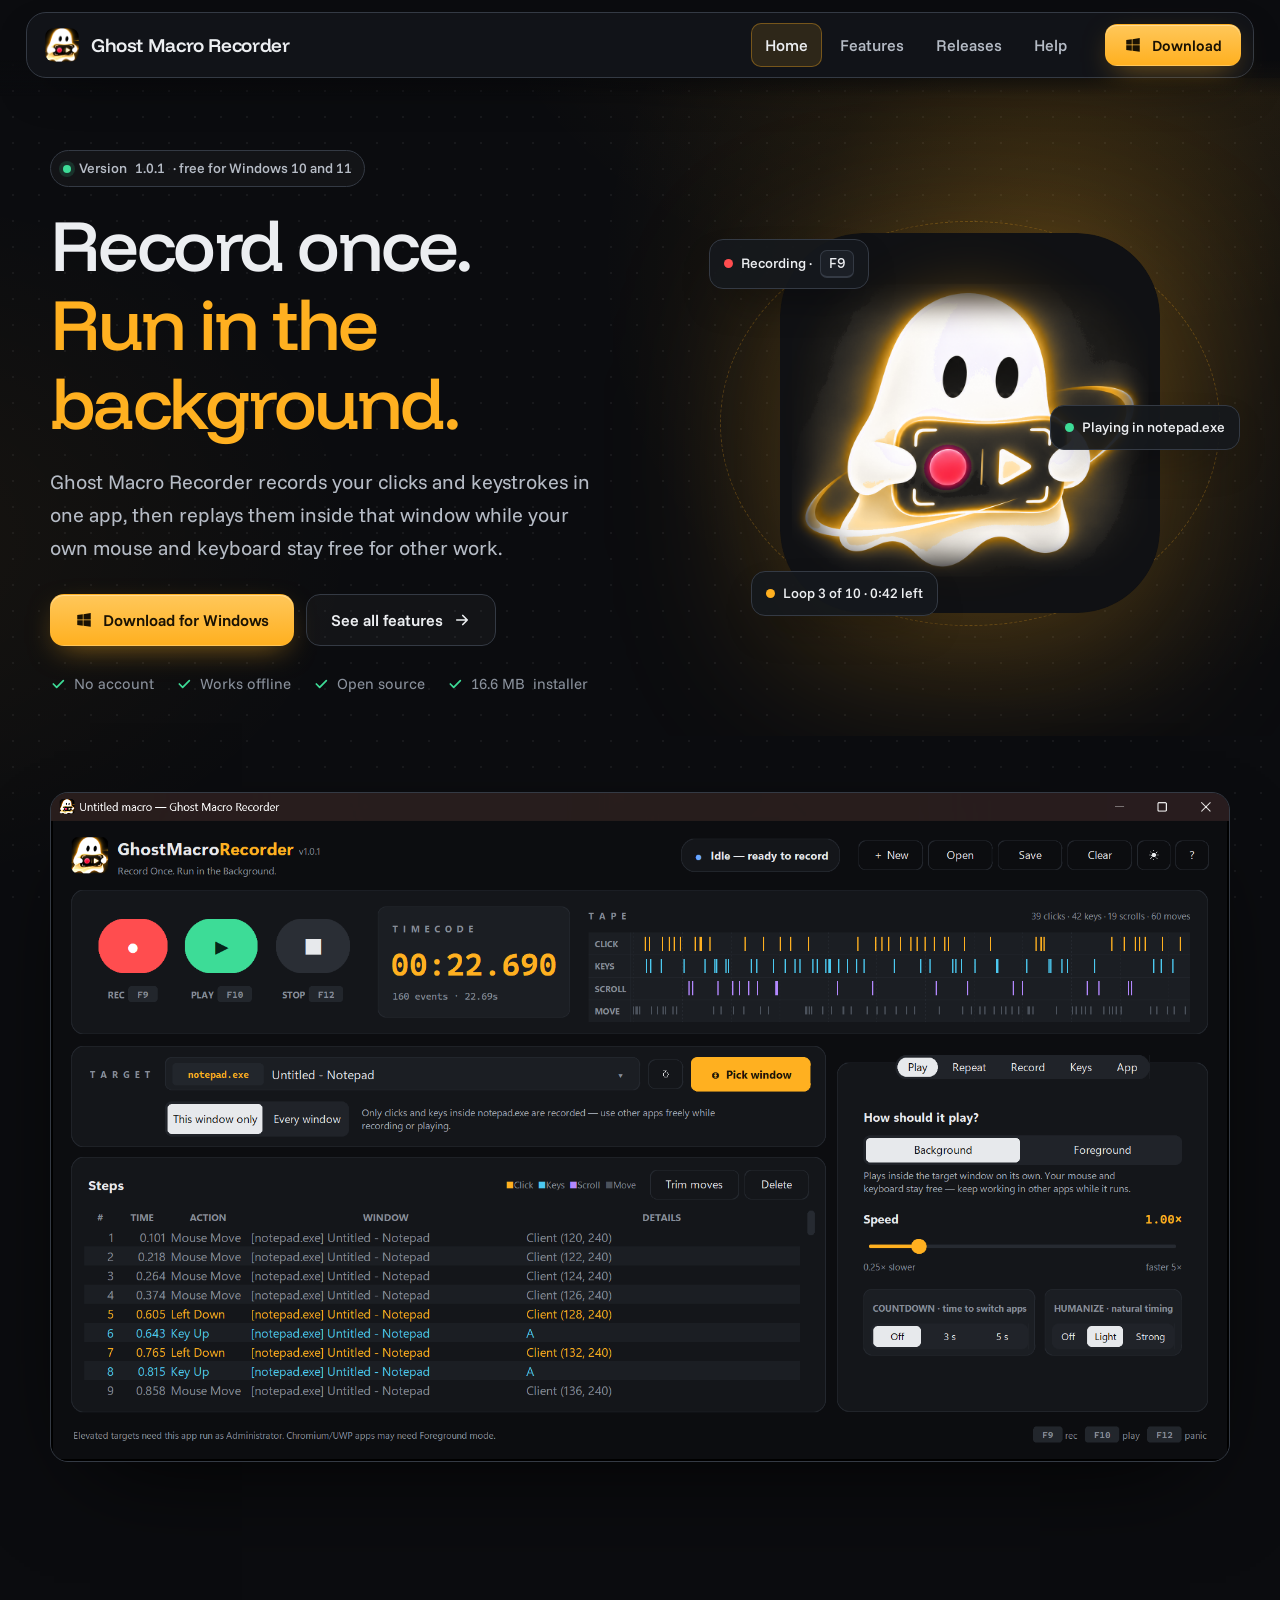
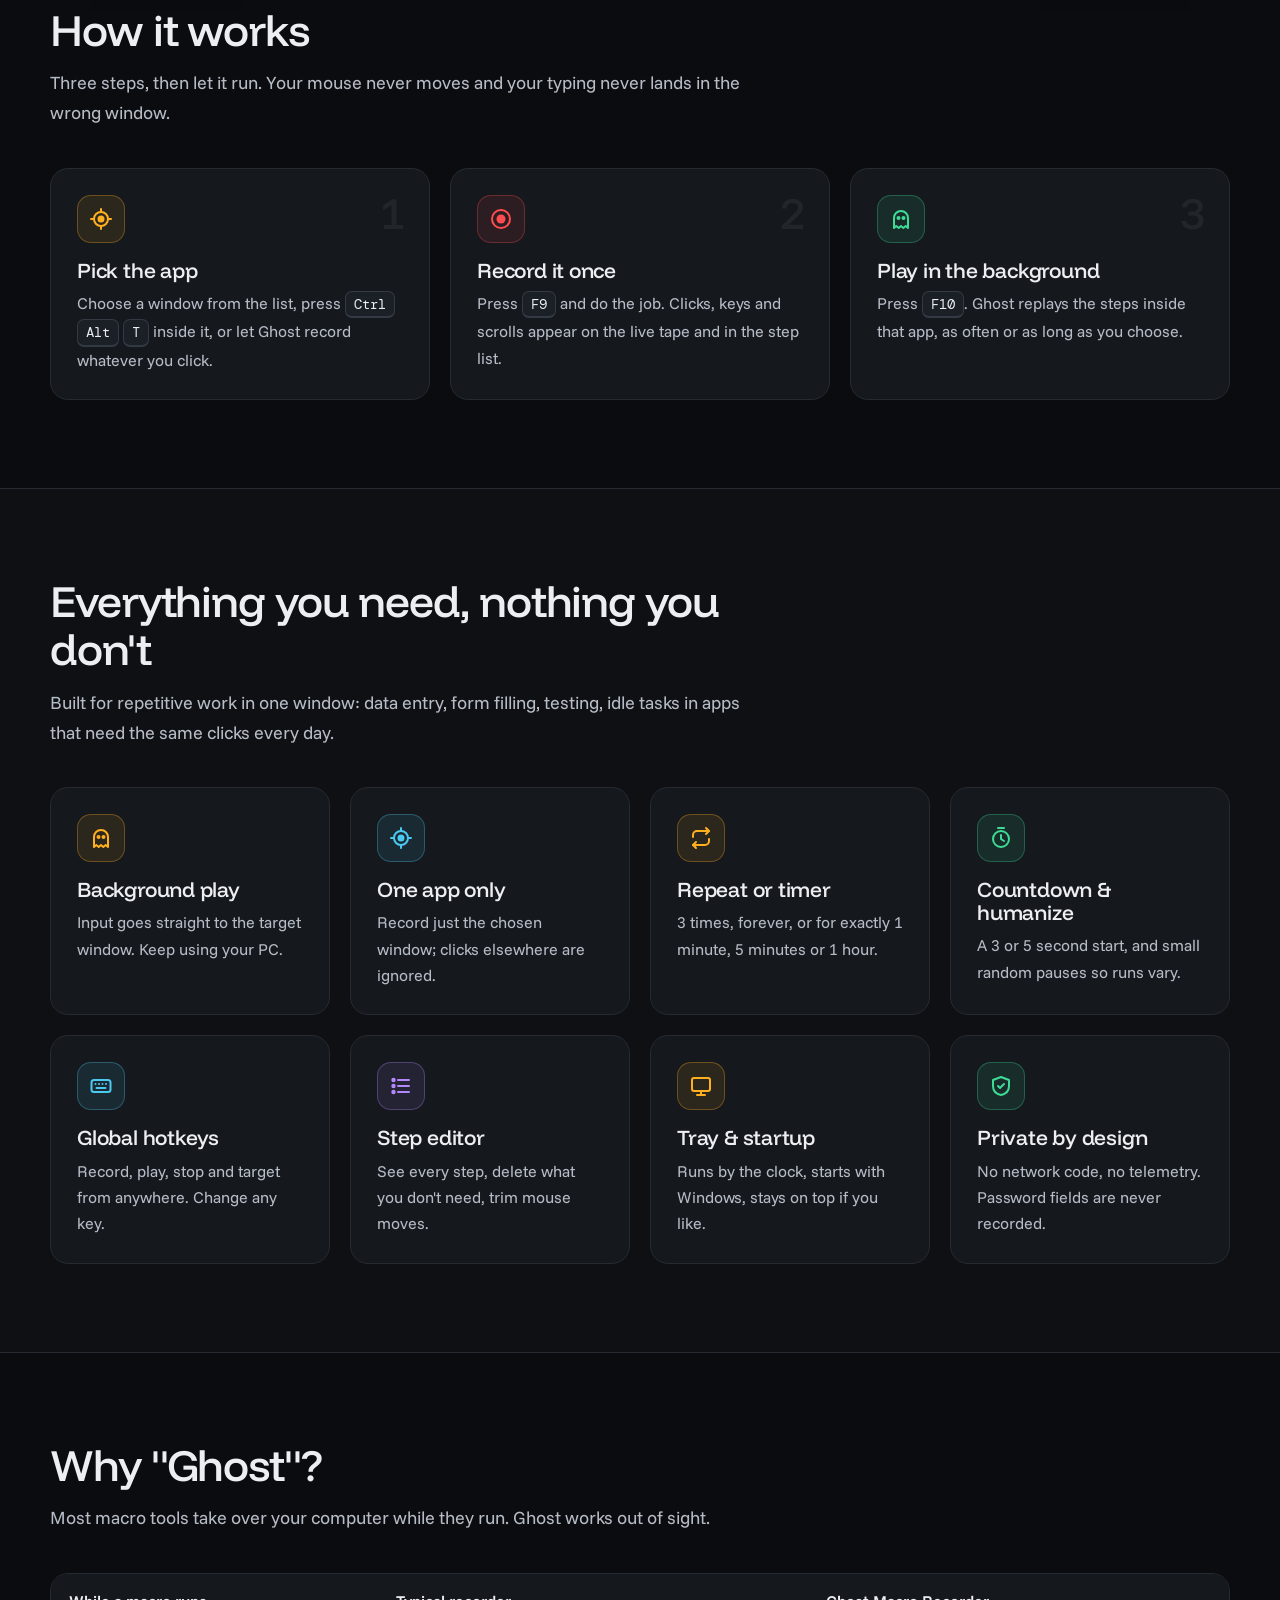
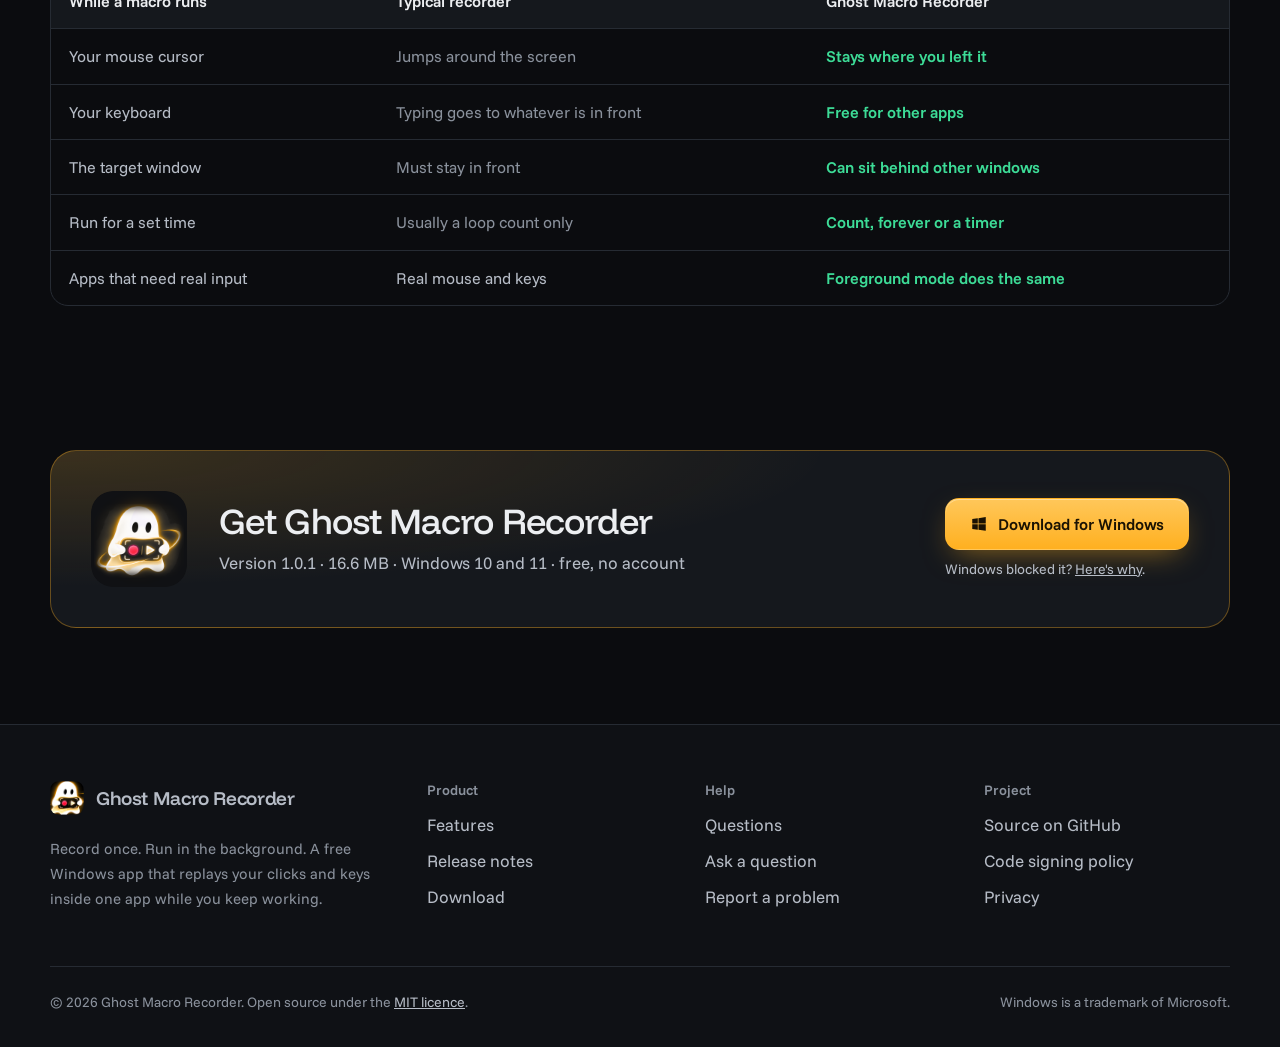
==== commit 68ce6434: "Help search: forgiving matching (stems, gaps, typos), best first, highlights; script works from a lo" ====
--- a/site/index.html
+++ b/site/index.html
@@ -162,6 +162,6 @@
     </div>
   </div>
 </footer>
-<script type="module" src="site.js"></script>
+<script src="site.js" defer></script>
 </body>
 </html>
--- a/site/style.css
+++ b/site/style.css
@@ -341,3 +341,51 @@
 .latest-card__facts dd { margin: 0; color: var(--ink); text-align: right; }
 .btn--block { width: 100%; }
 @media (max-width: 900px) { .page-head__split { grid-template-columns: 1fr; gap: 32px; } .latest-card { max-width: 440px; } }
+
+/* help: card shown when a search finds no answer */
+.empty-card {
+  display: grid; grid-template-columns: auto minmax(0, 1fr) auto; gap: 18px; align-items: center;
+  margin-bottom: 16px; padding: 22px 24px; border-radius: var(--radius); border: 1px dashed rgba(255, 176, 32, .45);
+  background: rgba(255, 176, 32, .05);
+}
+.empty-card[hidden] { display: none; }
+.empty-card h3 { margin-bottom: 4px; }
+.empty-card p { margin: 0; color: var(--ink-2); font-size: 16px; }
+@media (max-width: 700px) { .empty-card { grid-template-columns: 1fr; } }
+.flash { animation: flash 1.2s ease; }
+@keyframes flash { 0%, 100% { box-shadow: none; } 30% { box-shadow: 0 0 0 4px rgba(255, 176, 32, .35); } }
+
+/* header as a floating rounded box with a gap from the page edges */
+.site-header {
+  top: 12px; margin: 12px auto 0; width: min(100% - 24px, calc(var(--wrap) + 48px));
+  border: 1px solid var(--line-2); border-radius: 20px;
+  background: rgba(16, 18, 23, .78);
+  box-shadow: 0 18px 50px -24px rgba(0, 0, 0, .9);
+}
+.site-header .wrap { width: 100%; padding: 0 12px 0 18px; height: 64px; }
+html { scroll-padding-top: 96px; }
+@media (max-width: 860px) {
+  .menu { top: calc(100% + 8px); left: 0; right: 0; border: 1px solid var(--line-2); border-radius: 18px; background: var(--bg-2); box-shadow: 0 24px 60px -20px rgba(0, 0, 0, .9); }
+}
+
+/* page background: a faint dot grid and two soft amber glows that stay put while you scroll */
+body {
+  background-color: var(--bg);
+  background-image:
+    radial-gradient(900px 600px at 85% -10%, rgba(255, 176, 32, .10), transparent 70%),
+    radial-gradient(700px 500px at -10% 60%, rgba(255, 176, 32, .05), transparent 70%),
+    radial-gradient(rgba(255, 255, 255, .055) 1px, transparent 1.4px);
+  background-size: auto, auto, 26px 26px;
+  background-attachment: fixed, fixed, fixed;
+}
+.section--alt { background: rgba(16, 18, 23, .72); }
+.site-footer { background: rgba(16, 18, 23, .9); }
+
+/* nothing shows above or around the floating header while scrolling */
+body::before {
+  content: ""; position: fixed; inset: 0 0 auto 0; height: 96px; z-index: 49; pointer-events: none;
+  background: linear-gradient(var(--bg) 0, var(--bg) 62%, rgba(11, 12, 15, 0));
+}
+.site-header { background: rgba(18, 20, 26, .96); }
+
+.faq summary mark { background: rgba(255, 176, 32, .22); color: var(--amber-2); border-radius: 5px; padding: 0 3px; margin: 0 -3px; }
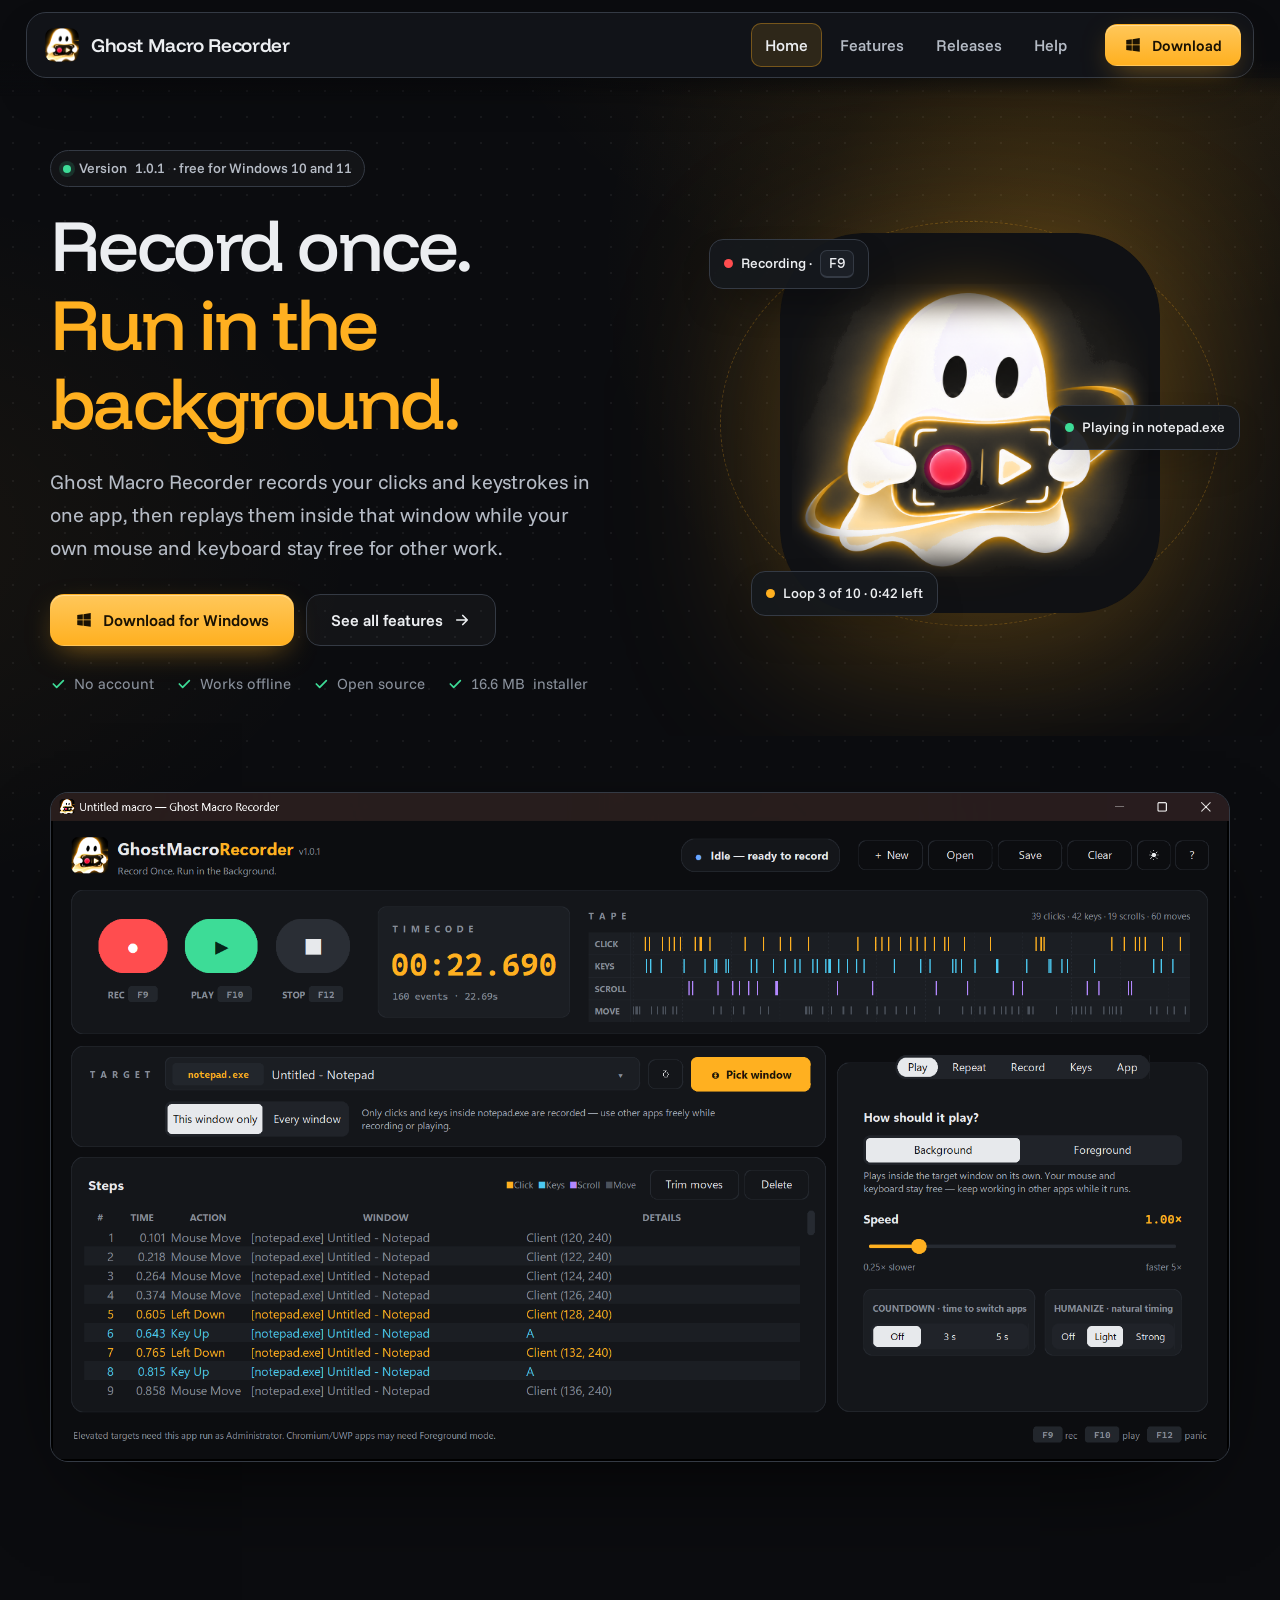
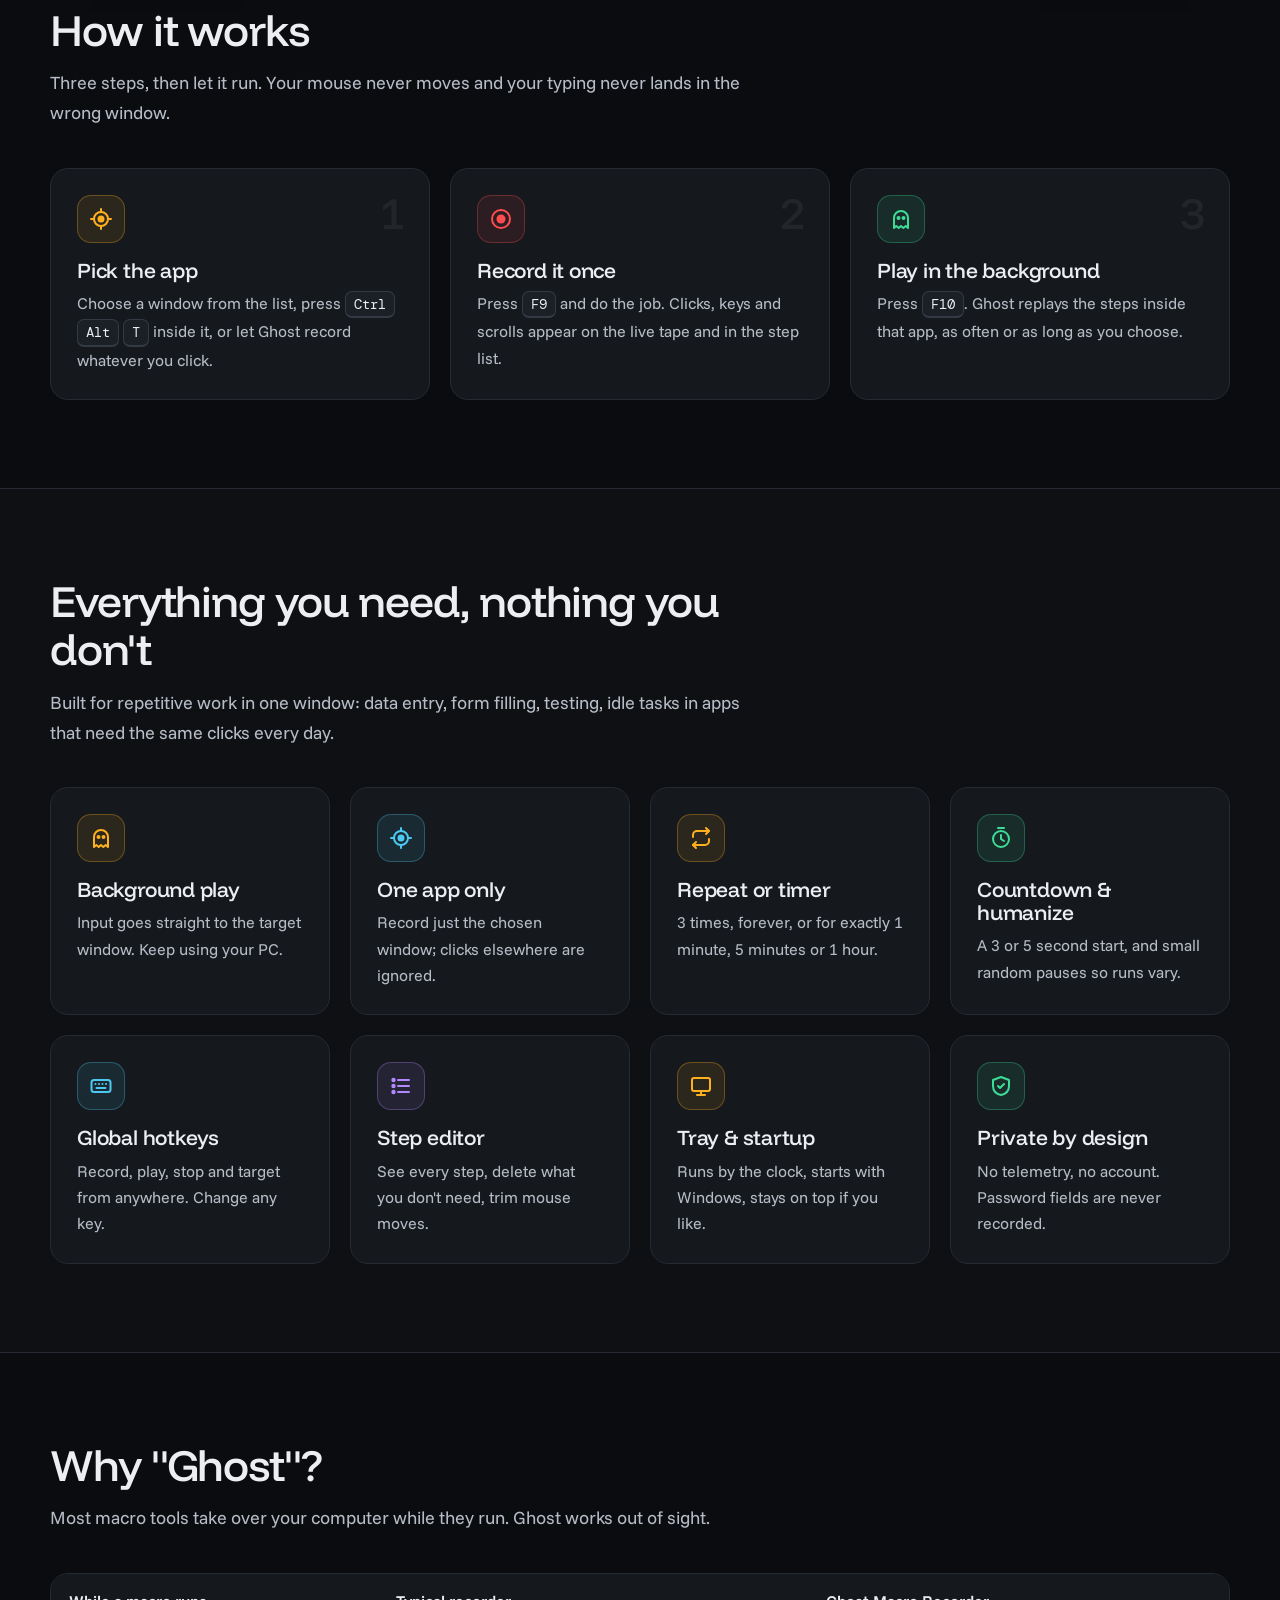
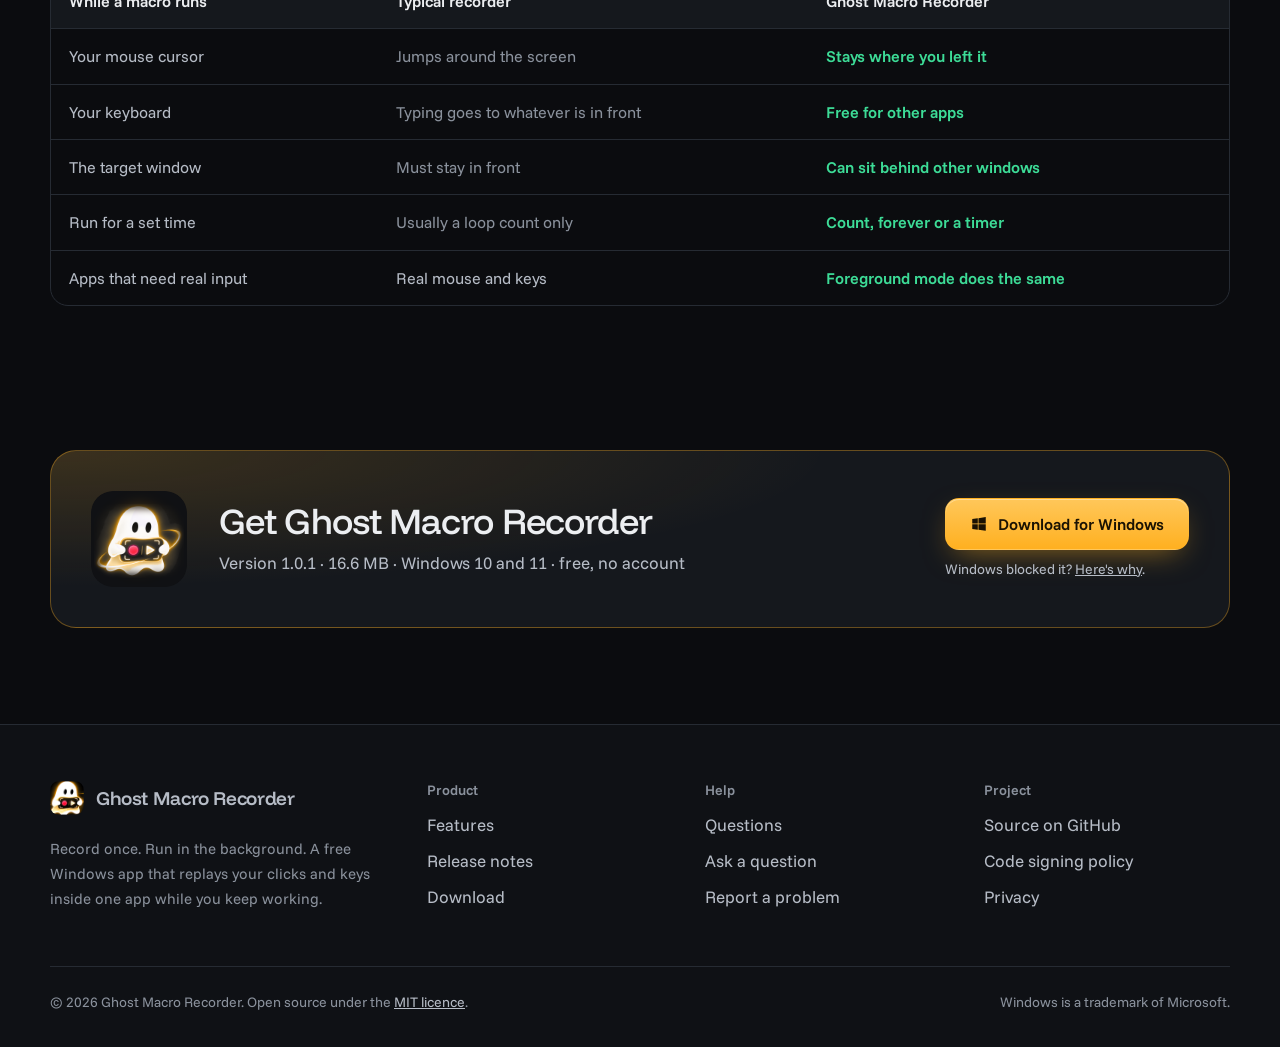
==== commit 8d44afa8: "Smooth launch and theme switch; in-app update check and one-click update - Window stays invisible wh" ====
--- a/site/index.html
+++ b/site/index.html
@@ -97,7 +97,7 @@
       <article class="card"><span class="icon icon--cyan"><svg viewBox="0 0 24 24" fill="none" stroke="currentColor" stroke-width="2" stroke-linecap="round" aria-hidden="true"><rect x="2.5" y="6" width="19" height="12" rx="2.5"/><path d="M6.5 10h.01M10 10h.01M13.5 10h.01M17 10h.01M7.5 14h9"/></svg></span><h3>Global hotkeys</h3><p>Record, play, stop and target from anywhere. Change any key.</p></article>
       <article class="card"><span class="icon icon--violet"><svg viewBox="0 0 24 24" fill="none" stroke="currentColor" stroke-width="2" stroke-linecap="round" aria-hidden="true"><path d="M9 6h11M9 12h11M9 18h11"/><circle cx="4.5" cy="6" r="1.2" fill="currentColor"/><circle cx="4.5" cy="12" r="1.2" fill="currentColor"/><circle cx="4.5" cy="18" r="1.2" fill="currentColor"/></svg></span><h3>Step editor</h3><p>See every step, delete what you don't need, trim mouse moves.</p></article>
       <article class="card"><span class="icon"><svg viewBox="0 0 24 24" fill="none" stroke="currentColor" stroke-width="2" stroke-linecap="round" stroke-linejoin="round" aria-hidden="true"><rect x="3" y="4" width="18" height="13" rx="2"/><path d="M8 21h8M12 17v4"/></svg></span><h3>Tray & startup</h3><p>Runs by the clock, starts with Windows, stays on top if you like.</p></article>
-      <article class="card"><span class="icon icon--green"><svg viewBox="0 0 24 24" fill="none" stroke="currentColor" stroke-width="2" stroke-linejoin="round" aria-hidden="true"><path d="M12 3l8 3v6c0 5-3.5 8-8 9-4.5-1-8-4-8-9V6z"/><path d="M9 12l2 2 4-4" stroke-linecap="round"/></svg></span><h3>Private by design</h3><p>No network code, no telemetry. Password fields are never recorded.</p></article>
+      <article class="card"><span class="icon icon--green"><svg viewBox="0 0 24 24" fill="none" stroke="currentColor" stroke-width="2" stroke-linejoin="round" aria-hidden="true"><path d="M12 3l8 3v6c0 5-3.5 8-8 9-4.5-1-8-4-8-9V6z"/><path d="M9 12l2 2 4-4" stroke-linecap="round"/></svg></span><h3>Private by design</h3><p>No telemetry, no account. Password fields are never recorded.</p></article>
     </div>
   </div>
 </section>
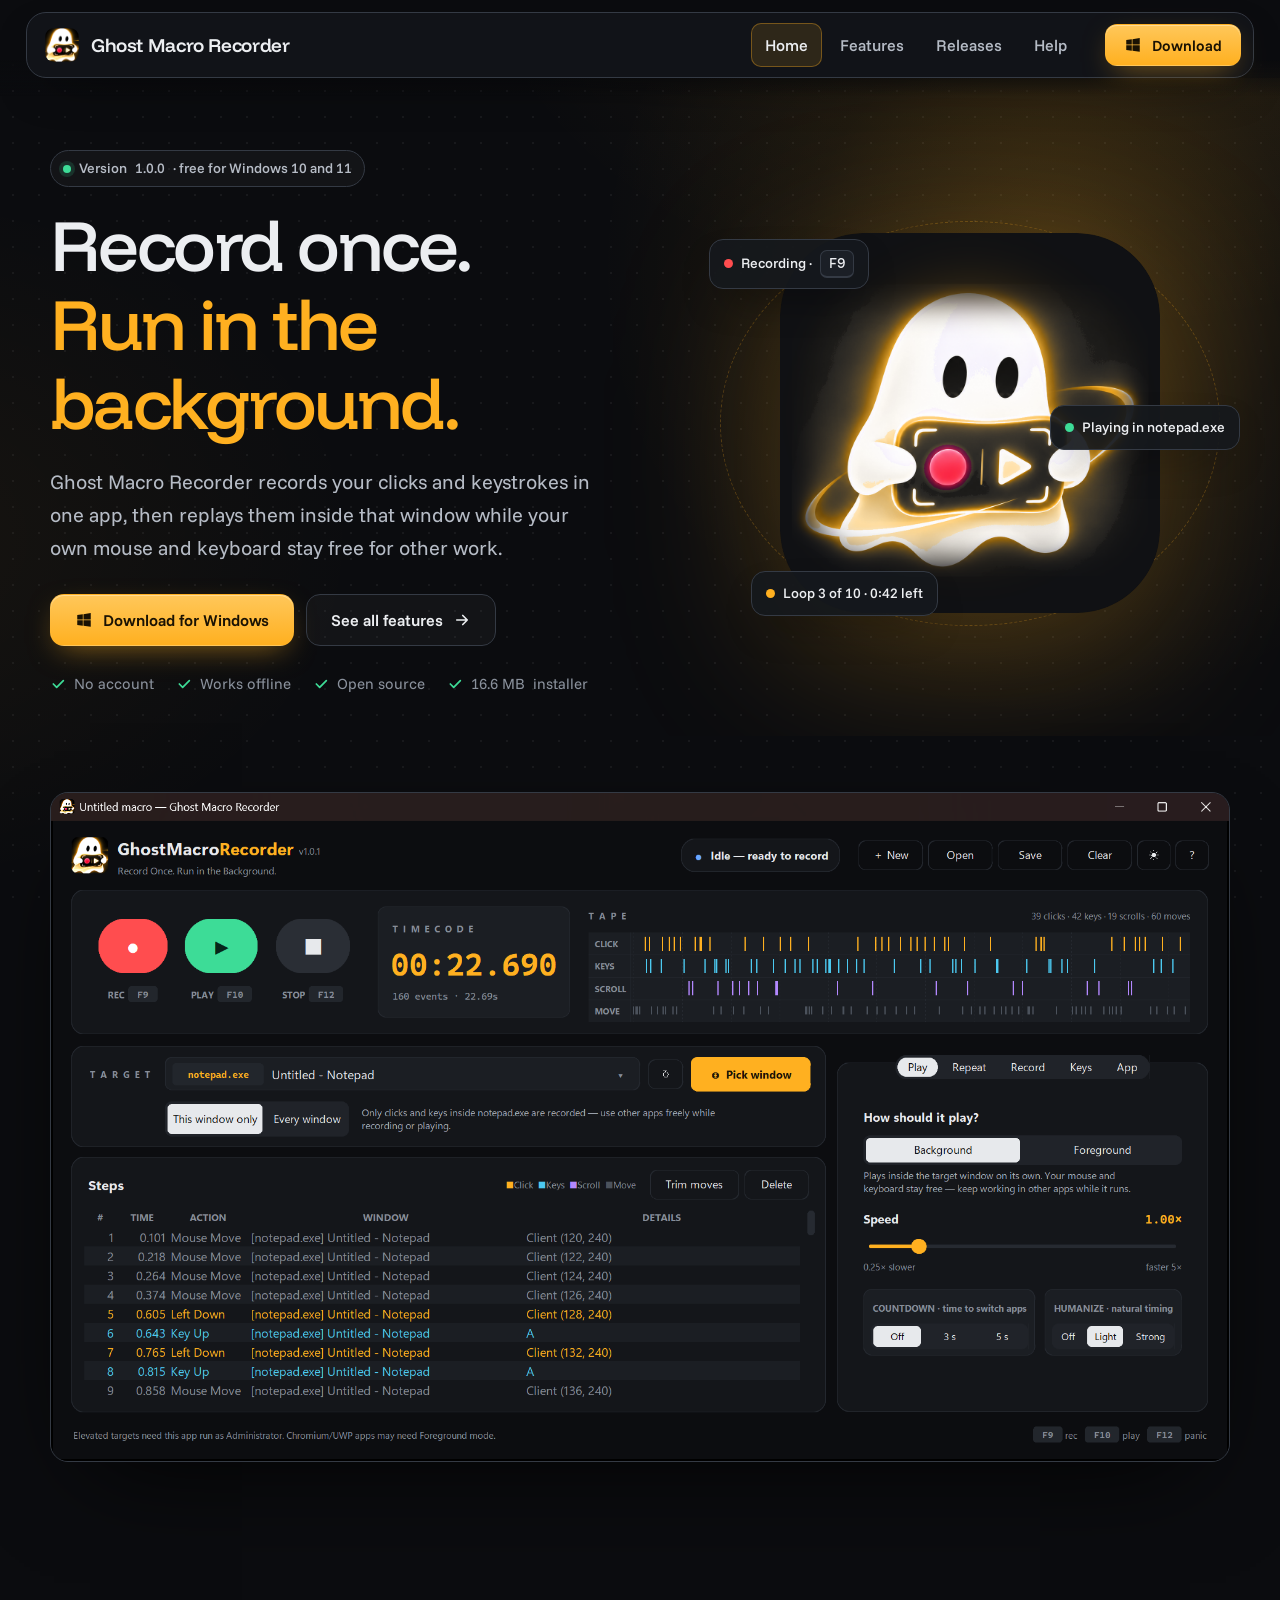
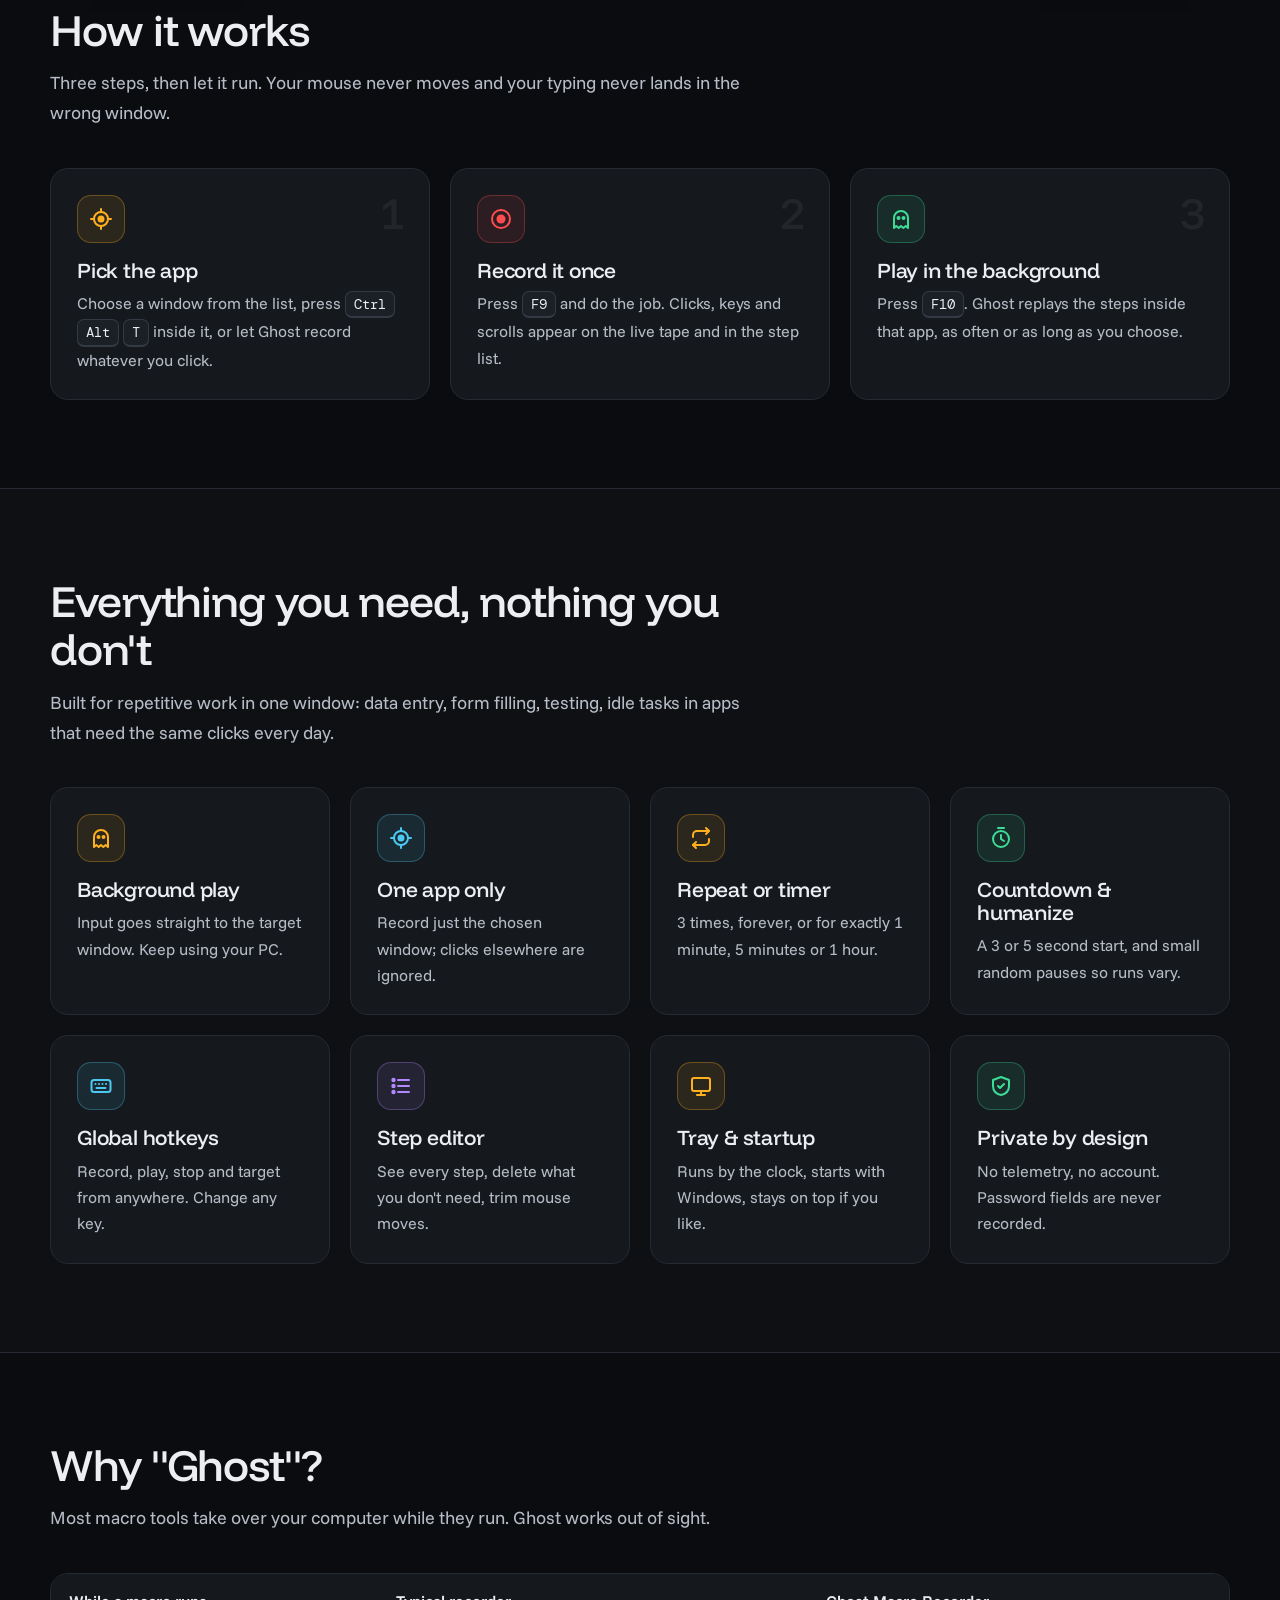
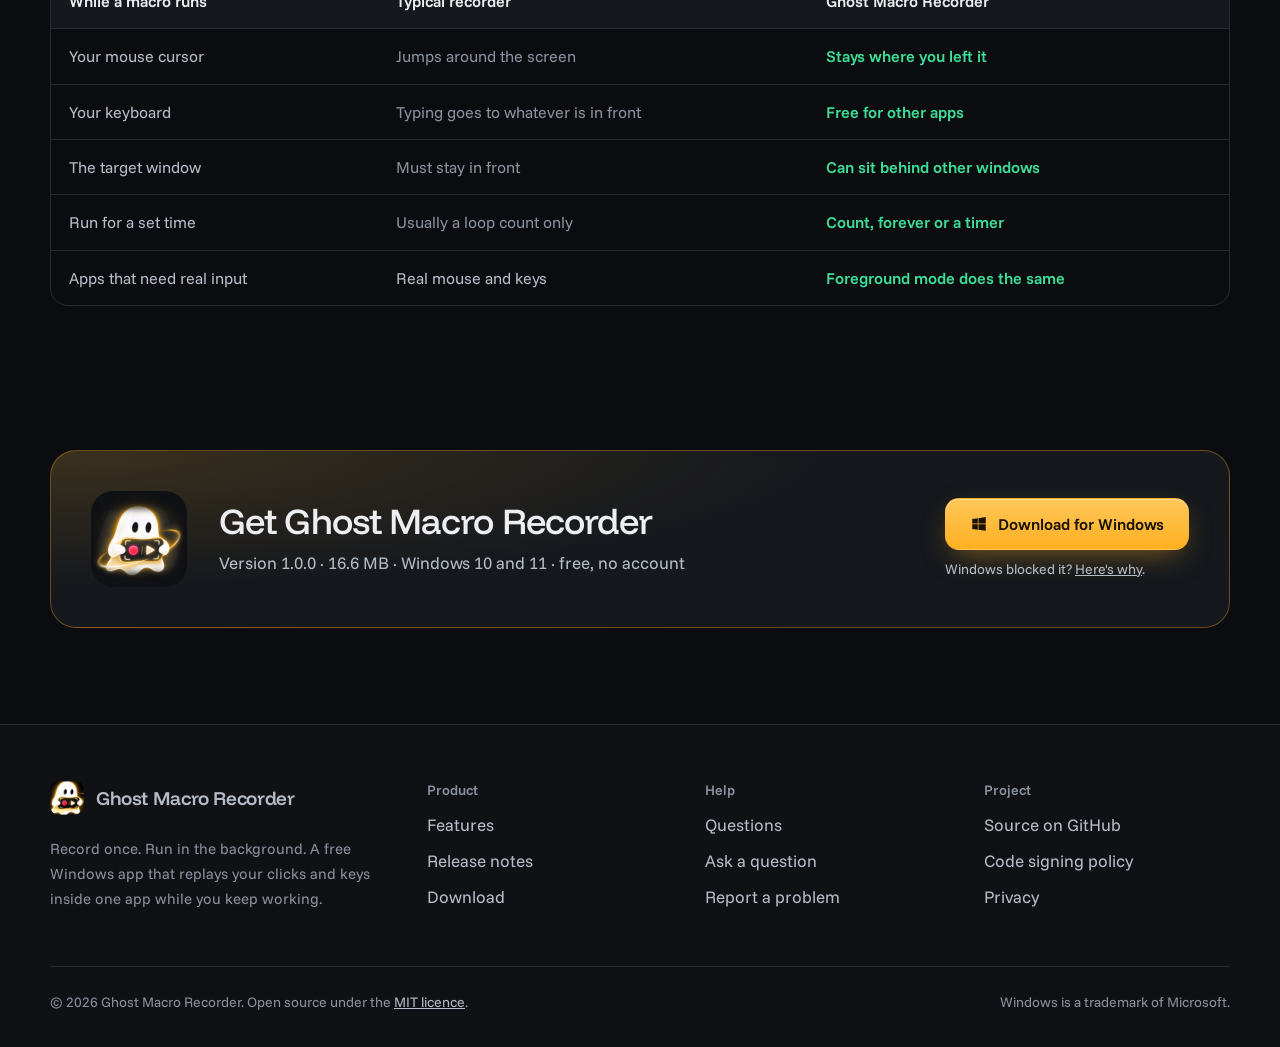
==== commit 3c3fffc5: "Fresh start at version 1.0.0 Co-Authored-By: Claude Opus 5.5 <noreply@anthropic.com>" ====
--- a/site/index.html
+++ b/site/index.html
@@ -39,7 +39,7 @@
 <section class="hero">
   <div class="wrap hero__grid">
     <div>
-      <span class="eyebrow"><span class="dot" aria-hidden="true"></span>Version <span data-rel="version">1.0.1</span> · free for Windows 10 and 11</span>
+      <span class="eyebrow"><span class="dot" aria-hidden="true"></span>Version <span data-rel="version">1.0.0</span> · free for Windows 10 and 11</span>
       <h1>Record once.<span class="accent">Run in the background.</span></h1>
       <p class="hero__lead">Ghost Macro Recorder records your clicks and keystrokes in one app, then replays them inside that window while your own mouse and keyboard stay free for other work.</p>
       <div class="btn-row">
@@ -129,7 +129,7 @@
       <img src="img/icon-512.png" alt="" width="96" height="96">
       <div>
         <h2>Get Ghost Macro Recorder</h2>
-        <p>Version <span data-rel="version">1.0.1</span> · <span data-rel="size">16.6 MB</span> · Windows 10 and 11 · free, no account</p>
+        <p>Version <span data-rel="version">1.0.0</span> · <span data-rel="size">16.6 MB</span> · Windows 10 and 11 · free, no account</p>
       </div>
       <div><a class="btn btn--primary" href="https://github.com/mohnishkrishna-saikumar-mk9/GhostMacroRecorder/releases/latest/download/GhostMacroRecorder-Setup.exe"><svg viewBox="0 0 24 24" fill="currentColor" aria-hidden="true"><path d="M3 5.3 10.4 4.3v7.1H3zM11.3 4.2 21 2.8v8.6h-9.7zM3 12.4h7.4v7.2L3 18.6zM11.3 12.4H21V21l-9.7-1.4z"/></svg>Download for Windows</a><p class="btn-note">Windows blocked it? <a href="help.html#smart-app-control">Here's why</a>.</p></div>
     </div>
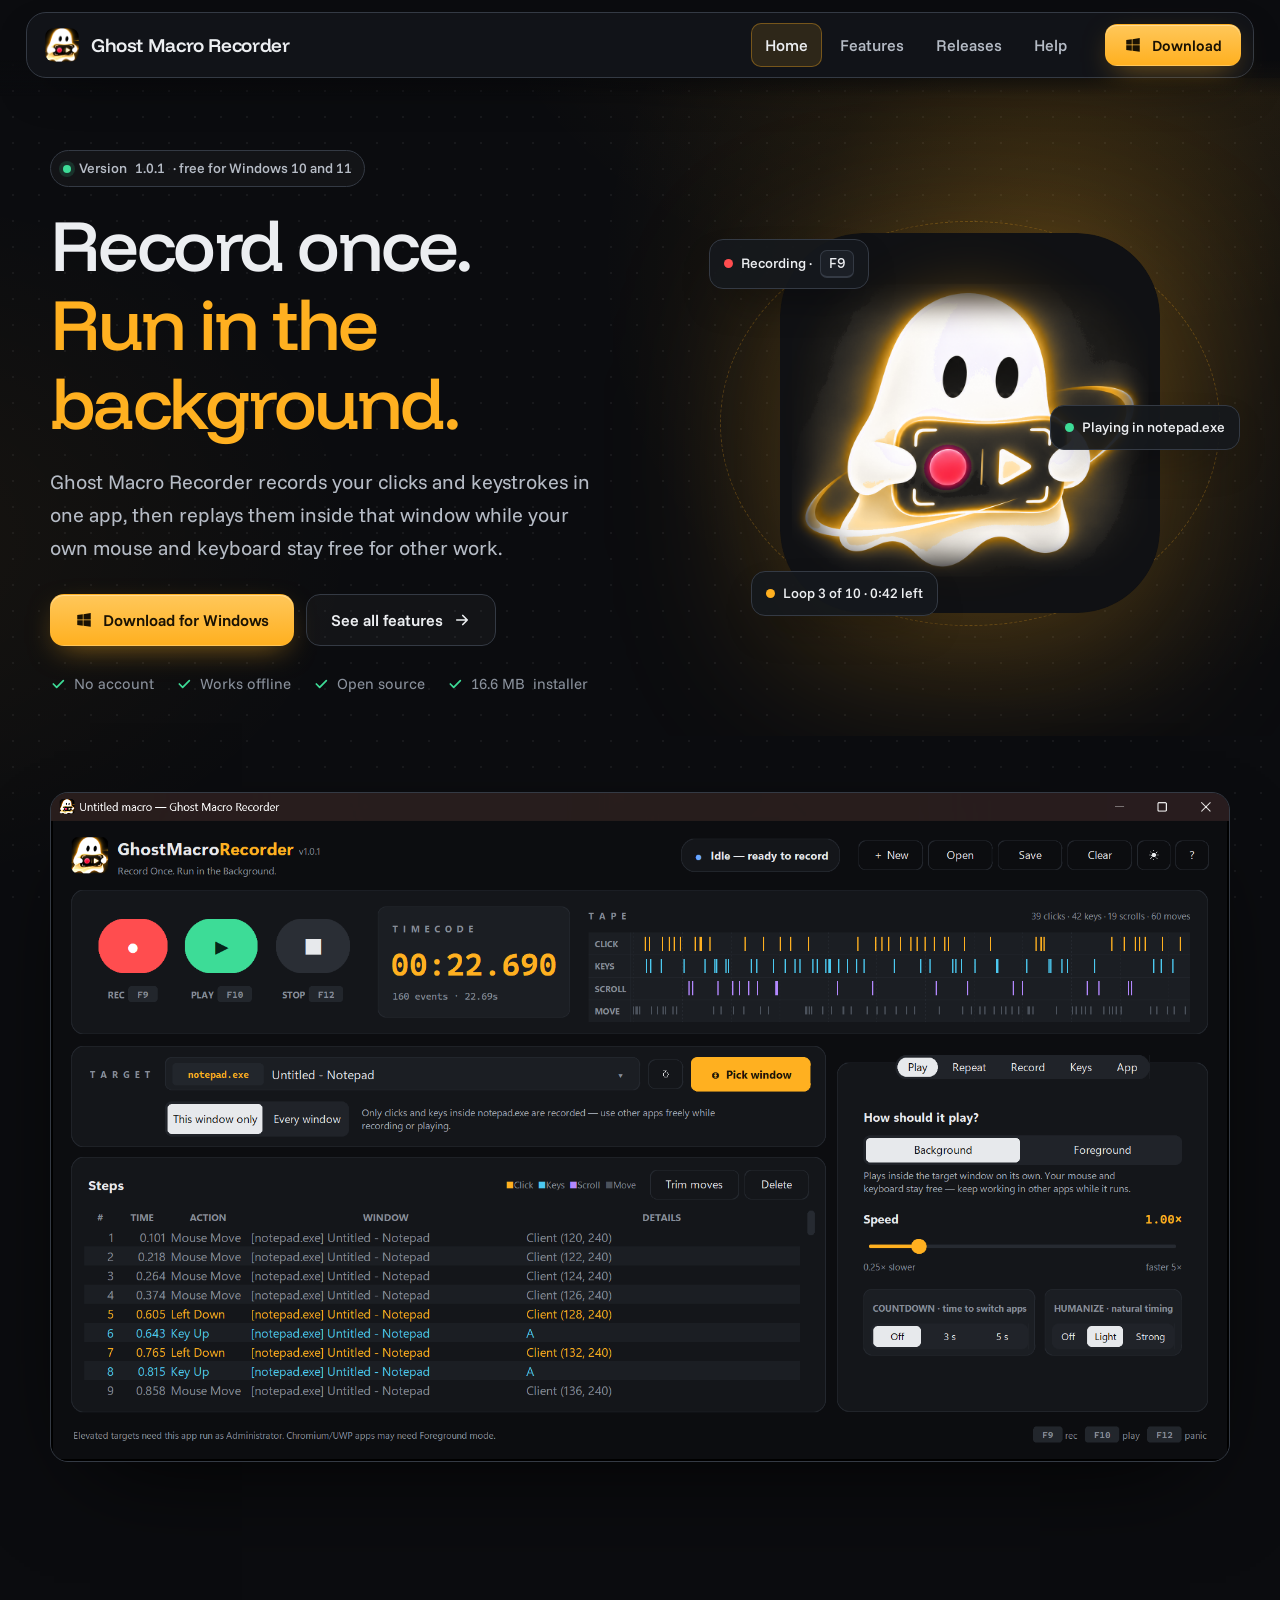
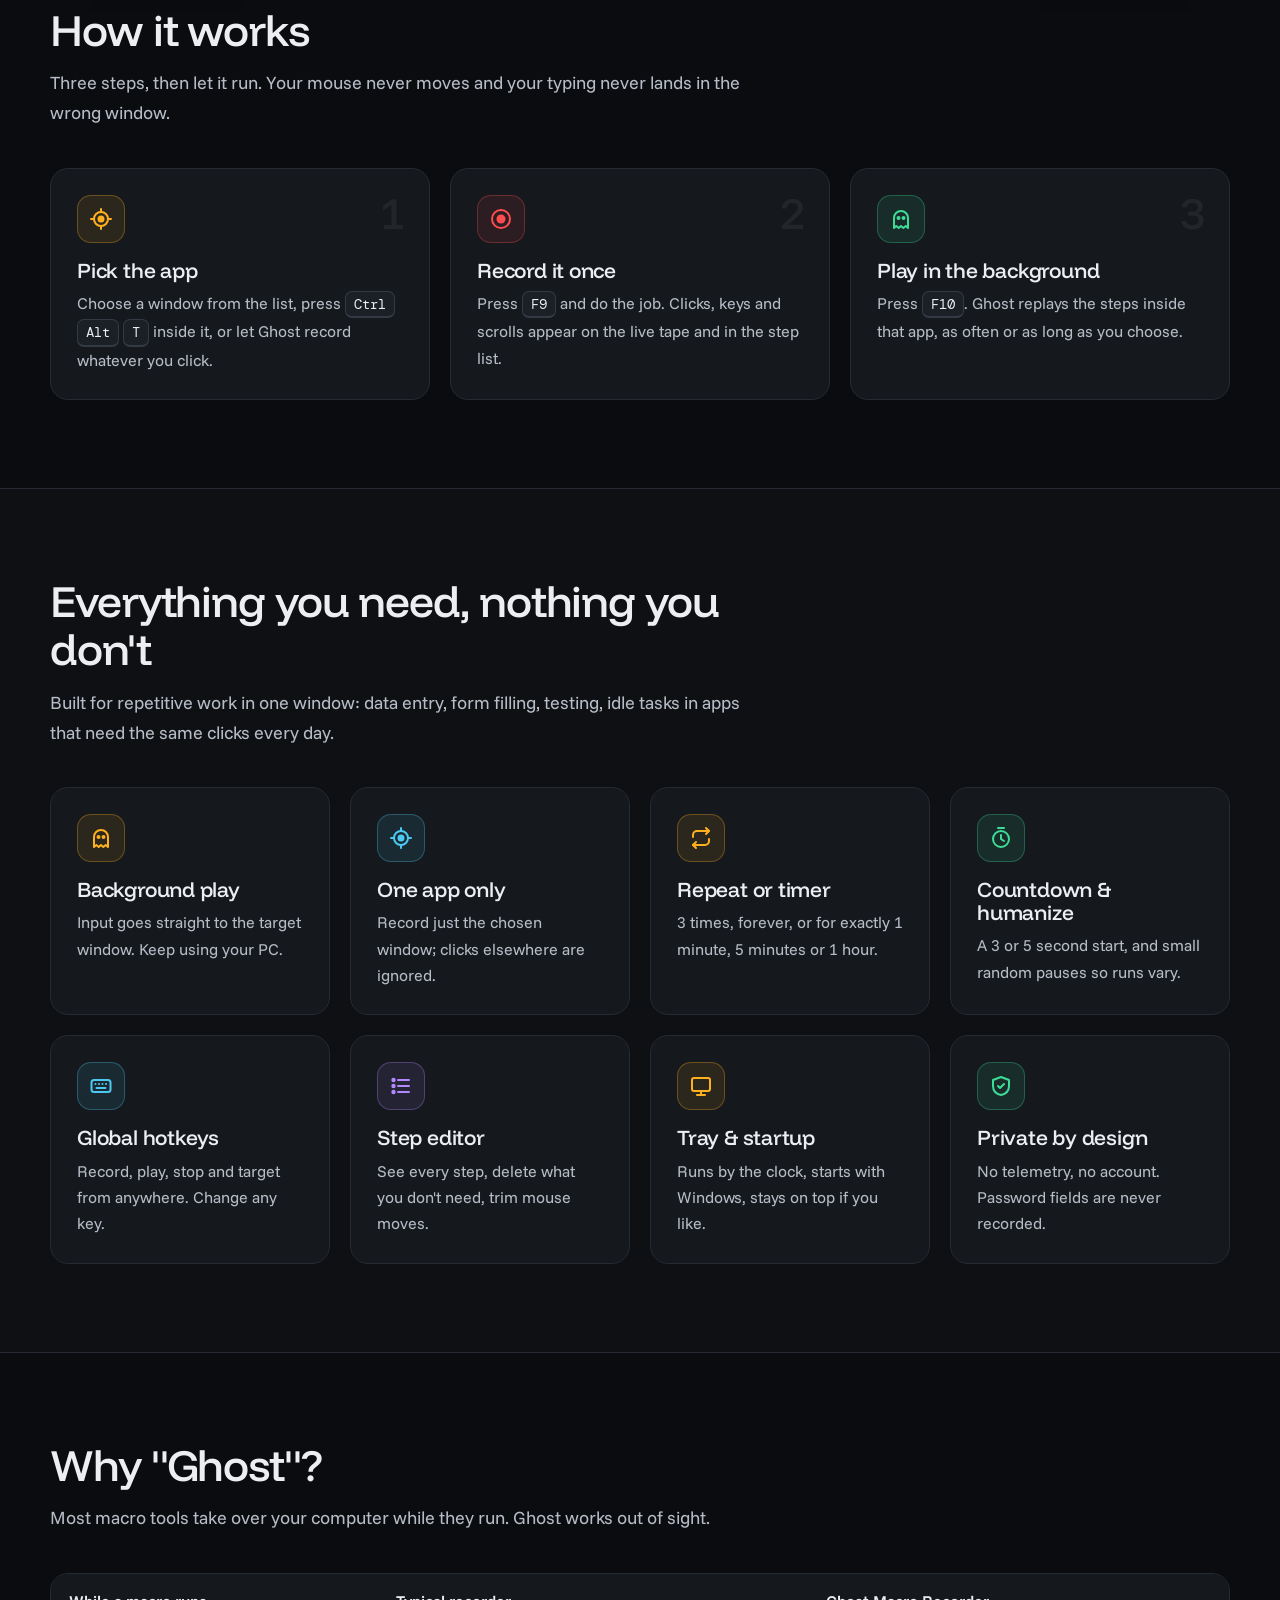
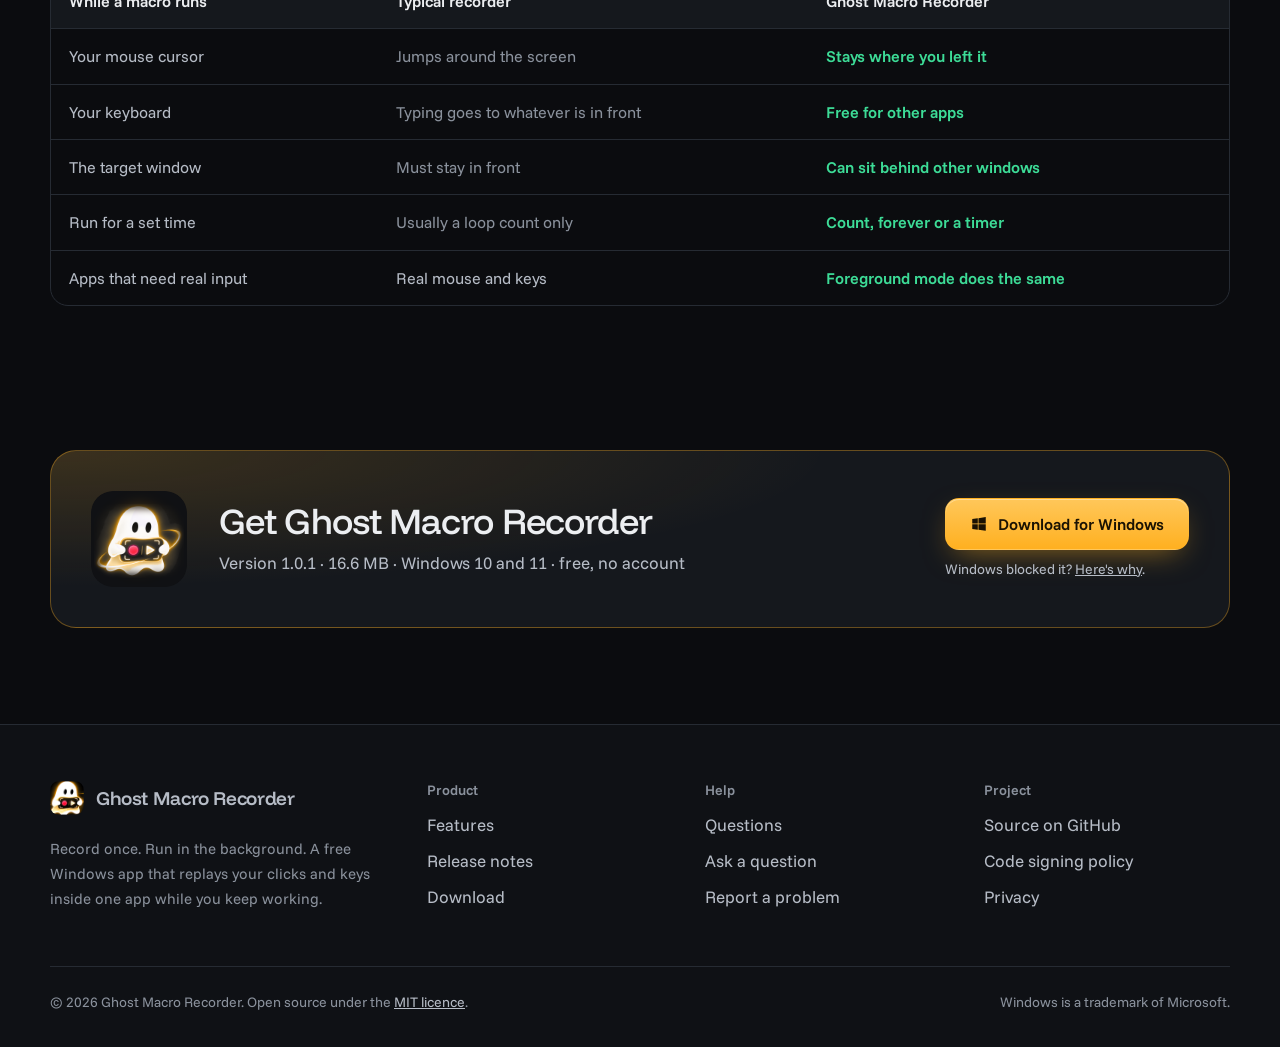
==== commit 9a610823: "Version 1.0.1 Co-Authored-By: Claude Opus 5.5 <noreply@anthropic.com>" ====
--- a/site/index.html
+++ b/site/index.html
@@ -39,7 +39,7 @@
 <section class="hero">
   <div class="wrap hero__grid">
     <div>
-      <span class="eyebrow"><span class="dot" aria-hidden="true"></span>Version <span data-rel="version">1.0.0</span> · free for Windows 10 and 11</span>
+      <span class="eyebrow"><span class="dot" aria-hidden="true"></span>Version <span data-rel="version">1.0.1</span> · free for Windows 10 and 11</span>
       <h1>Record once.<span class="accent">Run in the background.</span></h1>
       <p class="hero__lead">Ghost Macro Recorder records your clicks and keystrokes in one app, then replays them inside that window while your own mouse and keyboard stay free for other work.</p>
       <div class="btn-row">
@@ -129,7 +129,7 @@
       <img src="img/icon-512.png" alt="" width="96" height="96">
       <div>
         <h2>Get Ghost Macro Recorder</h2>
-        <p>Version <span data-rel="version">1.0.0</span> · <span data-rel="size">16.6 MB</span> · Windows 10 and 11 · free, no account</p>
+        <p>Version <span data-rel="version">1.0.1</span> · <span data-rel="size">16.6 MB</span> · Windows 10 and 11 · free, no account</p>
       </div>
       <div><a class="btn btn--primary" href="https://github.com/mohnishkrishna-saikumar-mk9/GhostMacroRecorder/releases/latest/download/GhostMacroRecorder-Setup.exe"><svg viewBox="0 0 24 24" fill="currentColor" aria-hidden="true"><path d="M3 5.3 10.4 4.3v7.1H3zM11.3 4.2 21 2.8v8.6h-9.7zM3 12.4h7.4v7.2L3 18.6zM11.3 12.4H21V21l-9.7-1.4z"/></svg>Download for Windows</a><p class="btn-note">Windows blocked it? <a href="help.html#smart-app-control">Here's why</a>.</p></div>
     </div>
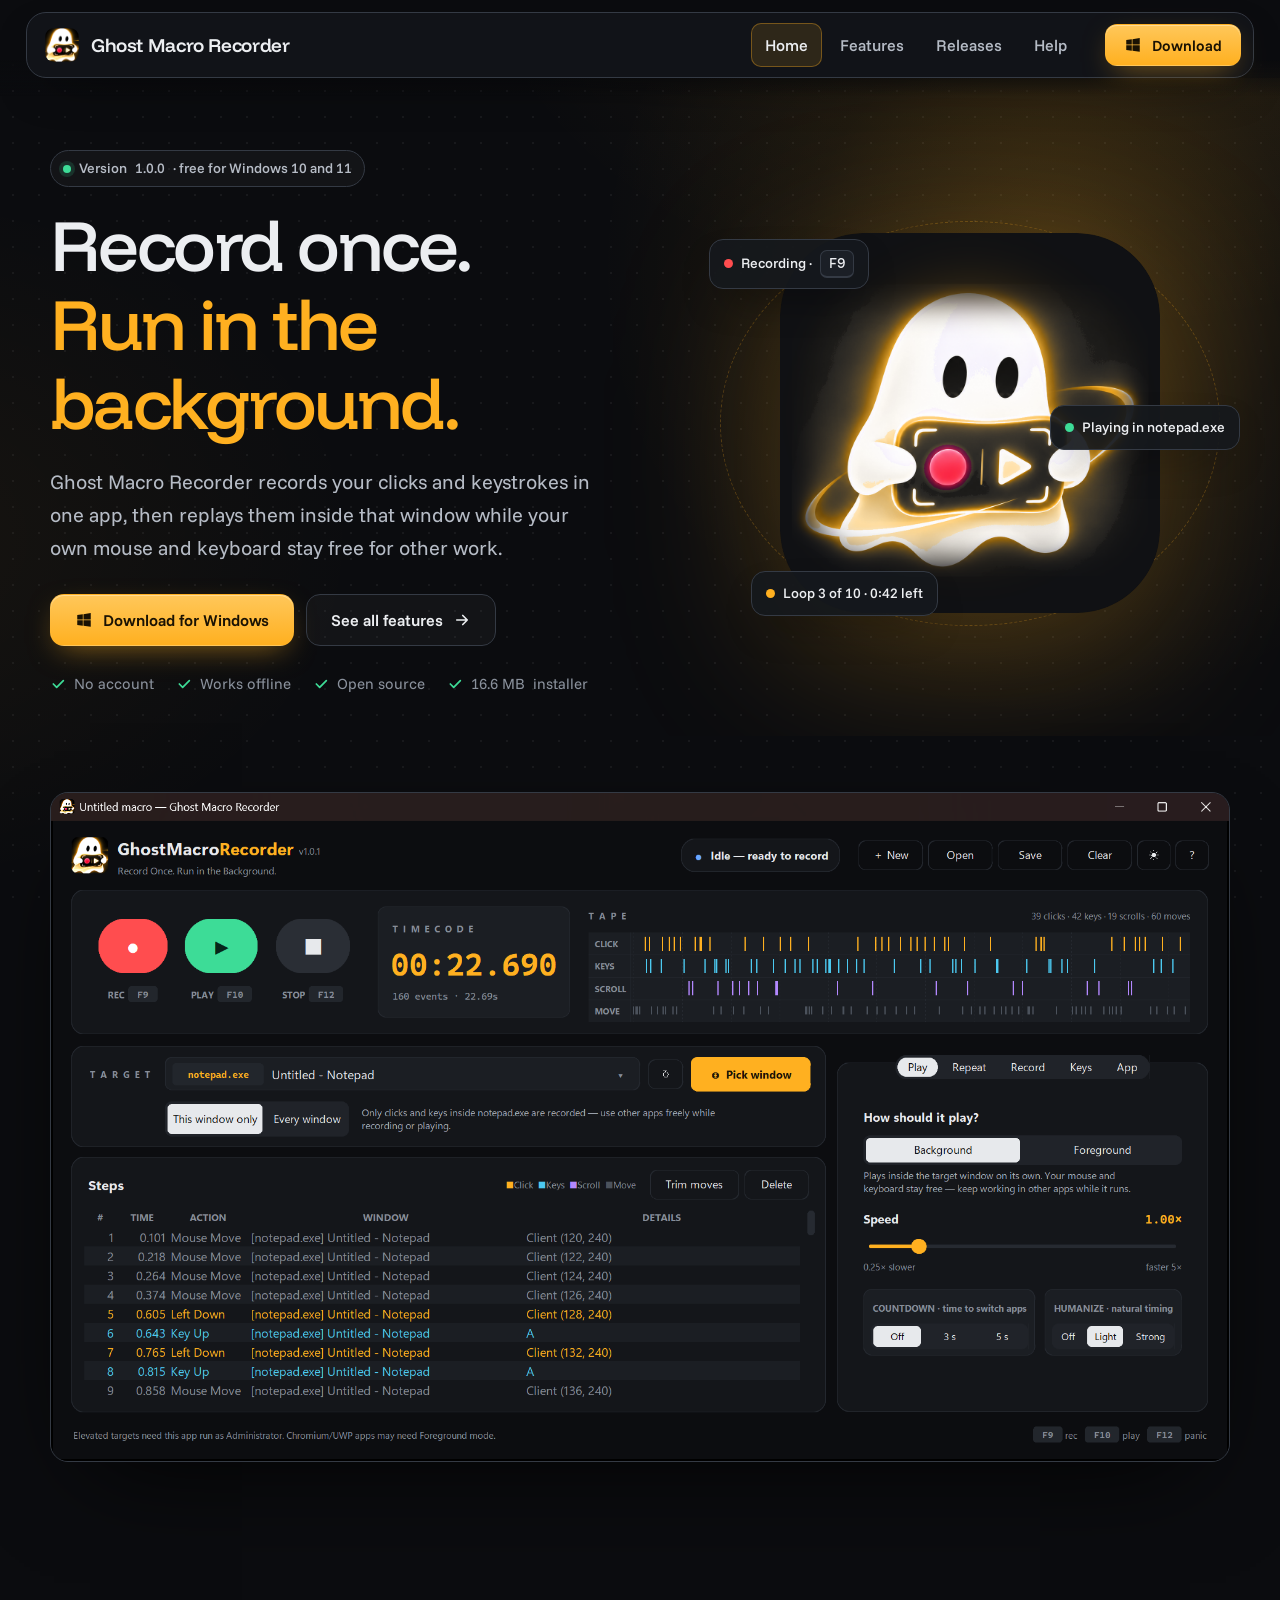
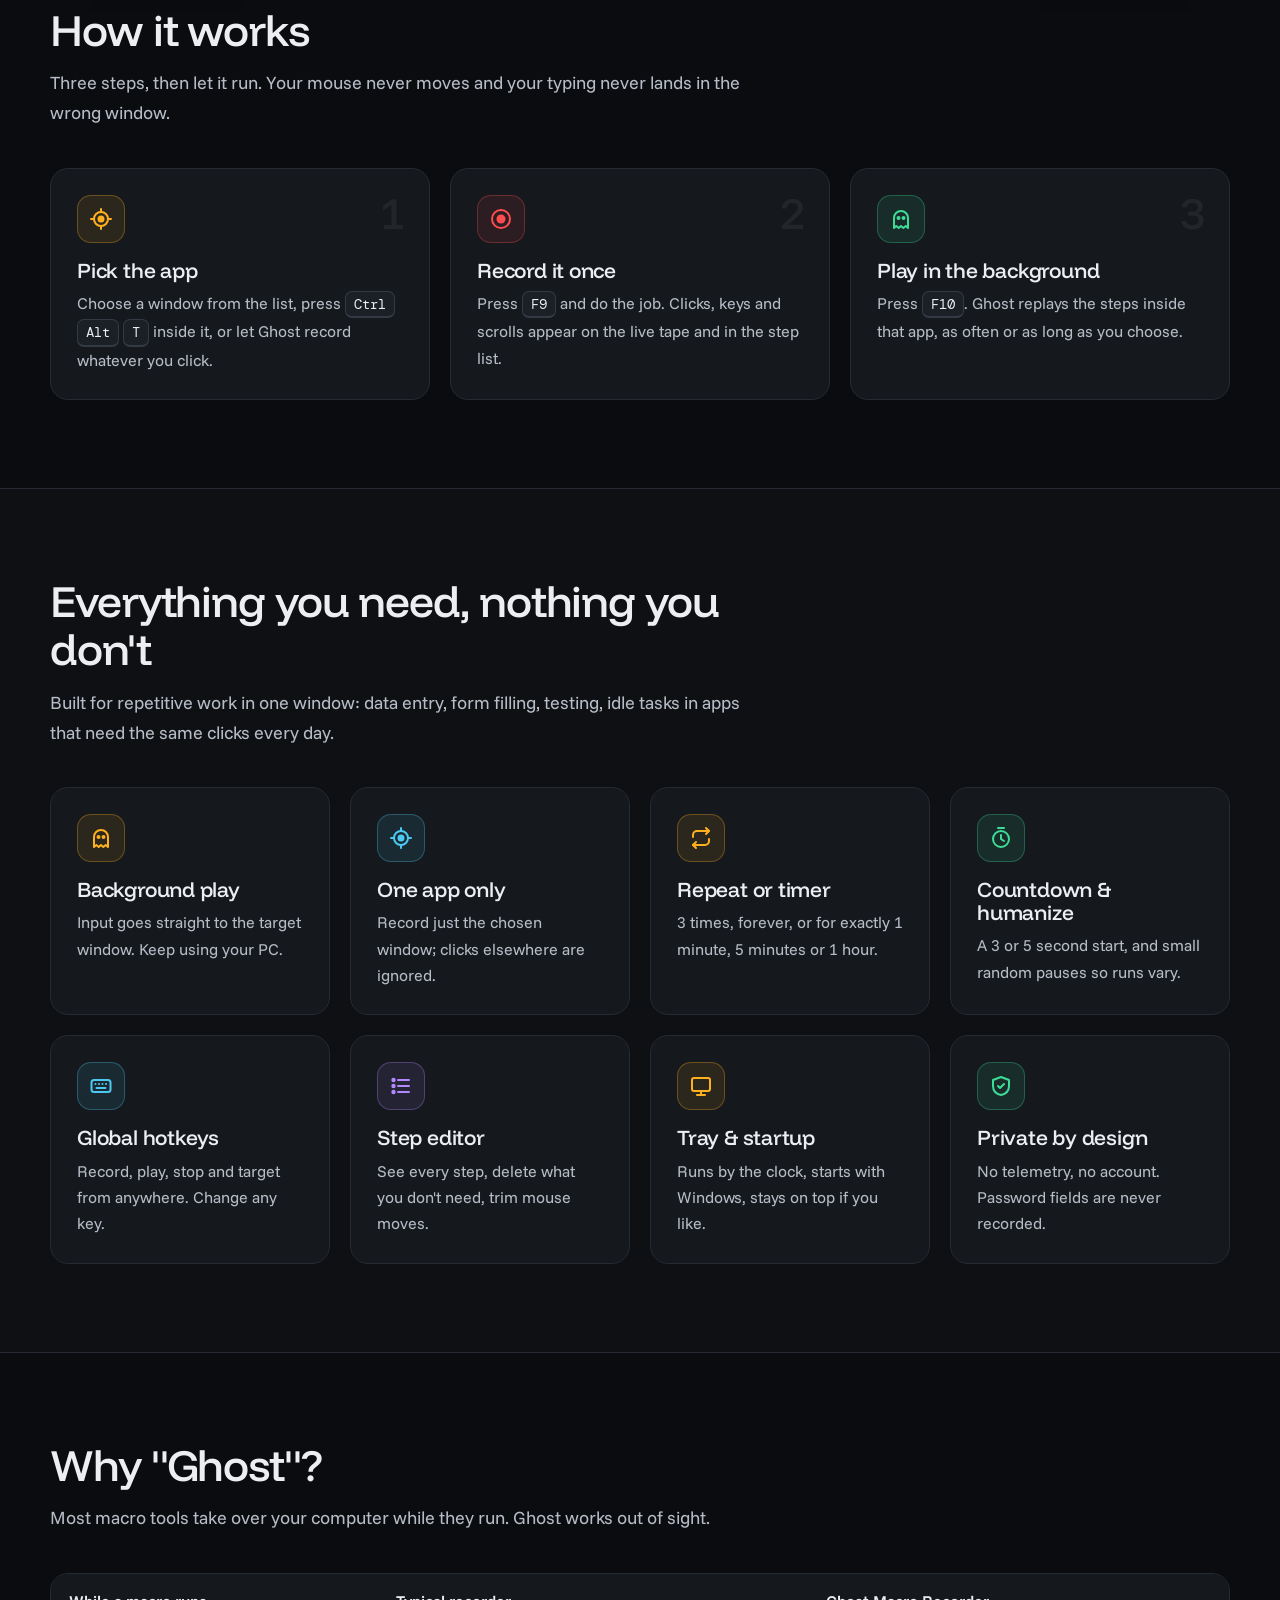
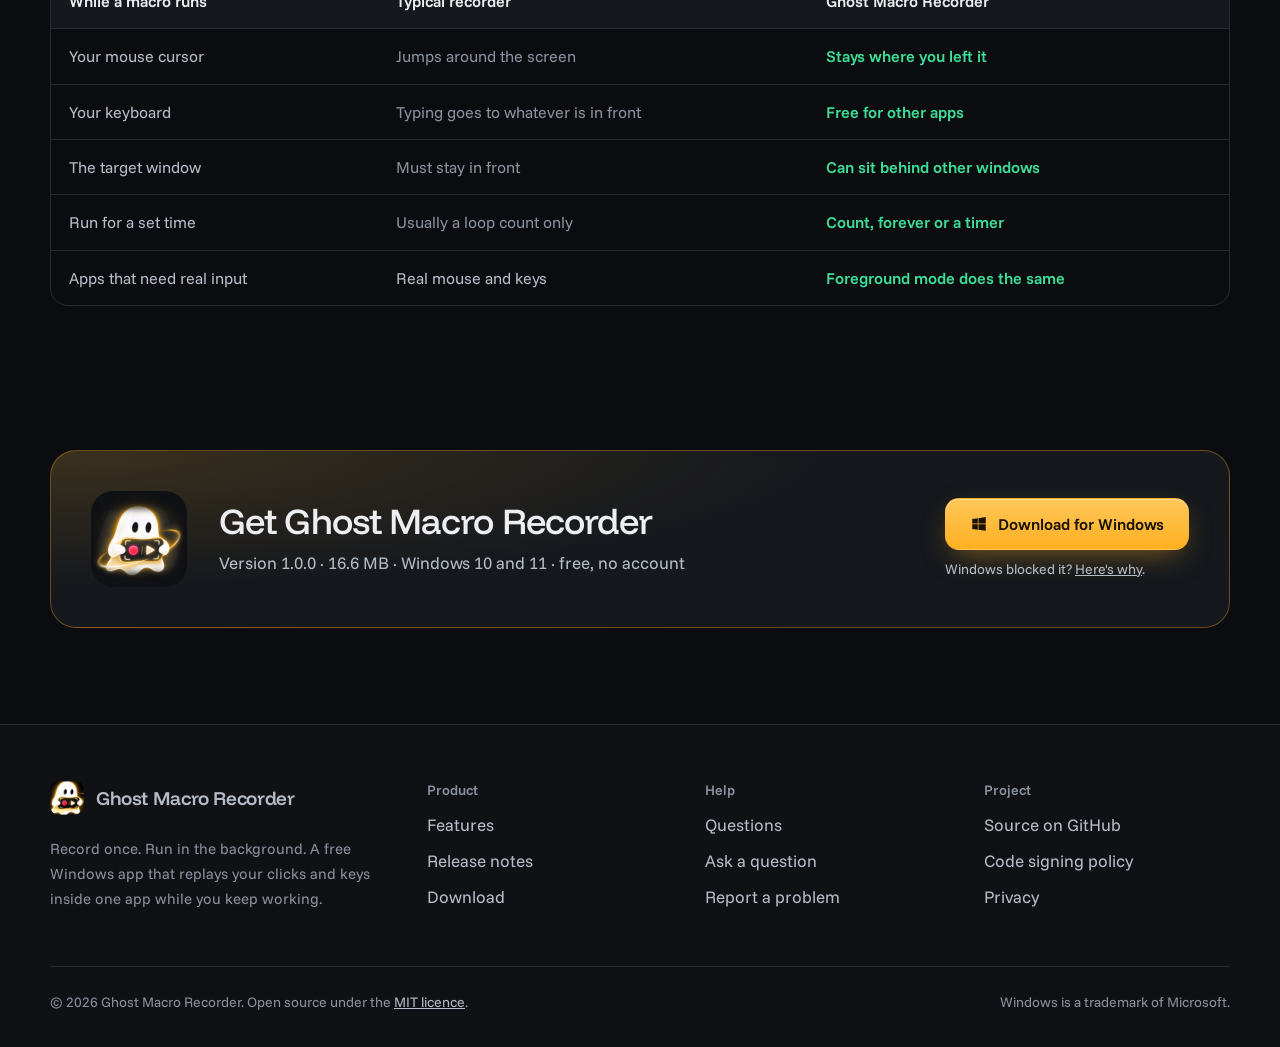
==== commit 899cbe6d: "New Qt (PySide6) interface: instant startup, smooth resize, animated controls - Same engine (recorde" ====
--- a/site/index.html
+++ b/site/index.html
@@ -39,7 +39,7 @@
 <section class="hero">
   <div class="wrap hero__grid">
     <div>
-      <span class="eyebrow"><span class="dot" aria-hidden="true"></span>Version <span data-rel="version">1.0.1</span> · free for Windows 10 and 11</span>
+      <span class="eyebrow"><span class="dot" aria-hidden="true"></span>Version <span data-rel="version">1.0.0</span> · free for Windows 10 and 11</span>
       <h1>Record once.<span class="accent">Run in the background.</span></h1>
       <p class="hero__lead">Ghost Macro Recorder records your clicks and keystrokes in one app, then replays them inside that window while your own mouse and keyboard stay free for other work.</p>
       <div class="btn-row">
@@ -129,7 +129,7 @@
       <img src="img/icon-512.png" alt="" width="96" height="96">
       <div>
         <h2>Get Ghost Macro Recorder</h2>
-        <p>Version <span data-rel="version">1.0.1</span> · <span data-rel="size">16.6 MB</span> · Windows 10 and 11 · free, no account</p>
+        <p>Version <span data-rel="version">1.0.0</span> · <span data-rel="size">16.6 MB</span> · Windows 10 and 11 · free, no account</p>
       </div>
       <div><a class="btn btn--primary" href="https://github.com/mohnishkrishna-saikumar-mk9/GhostMacroRecorder/releases/latest/download/GhostMacroRecorder-Setup.exe"><svg viewBox="0 0 24 24" fill="currentColor" aria-hidden="true"><path d="M3 5.3 10.4 4.3v7.1H3zM11.3 4.2 21 2.8v8.6h-9.7zM3 12.4h7.4v7.2L3 18.6zM11.3 12.4H21V21l-9.7-1.4z"/></svg>Download for Windows</a><p class="btn-note">Windows blocked it? <a href="help.html#smart-app-control">Here's why</a>.</p></div>
     </div>
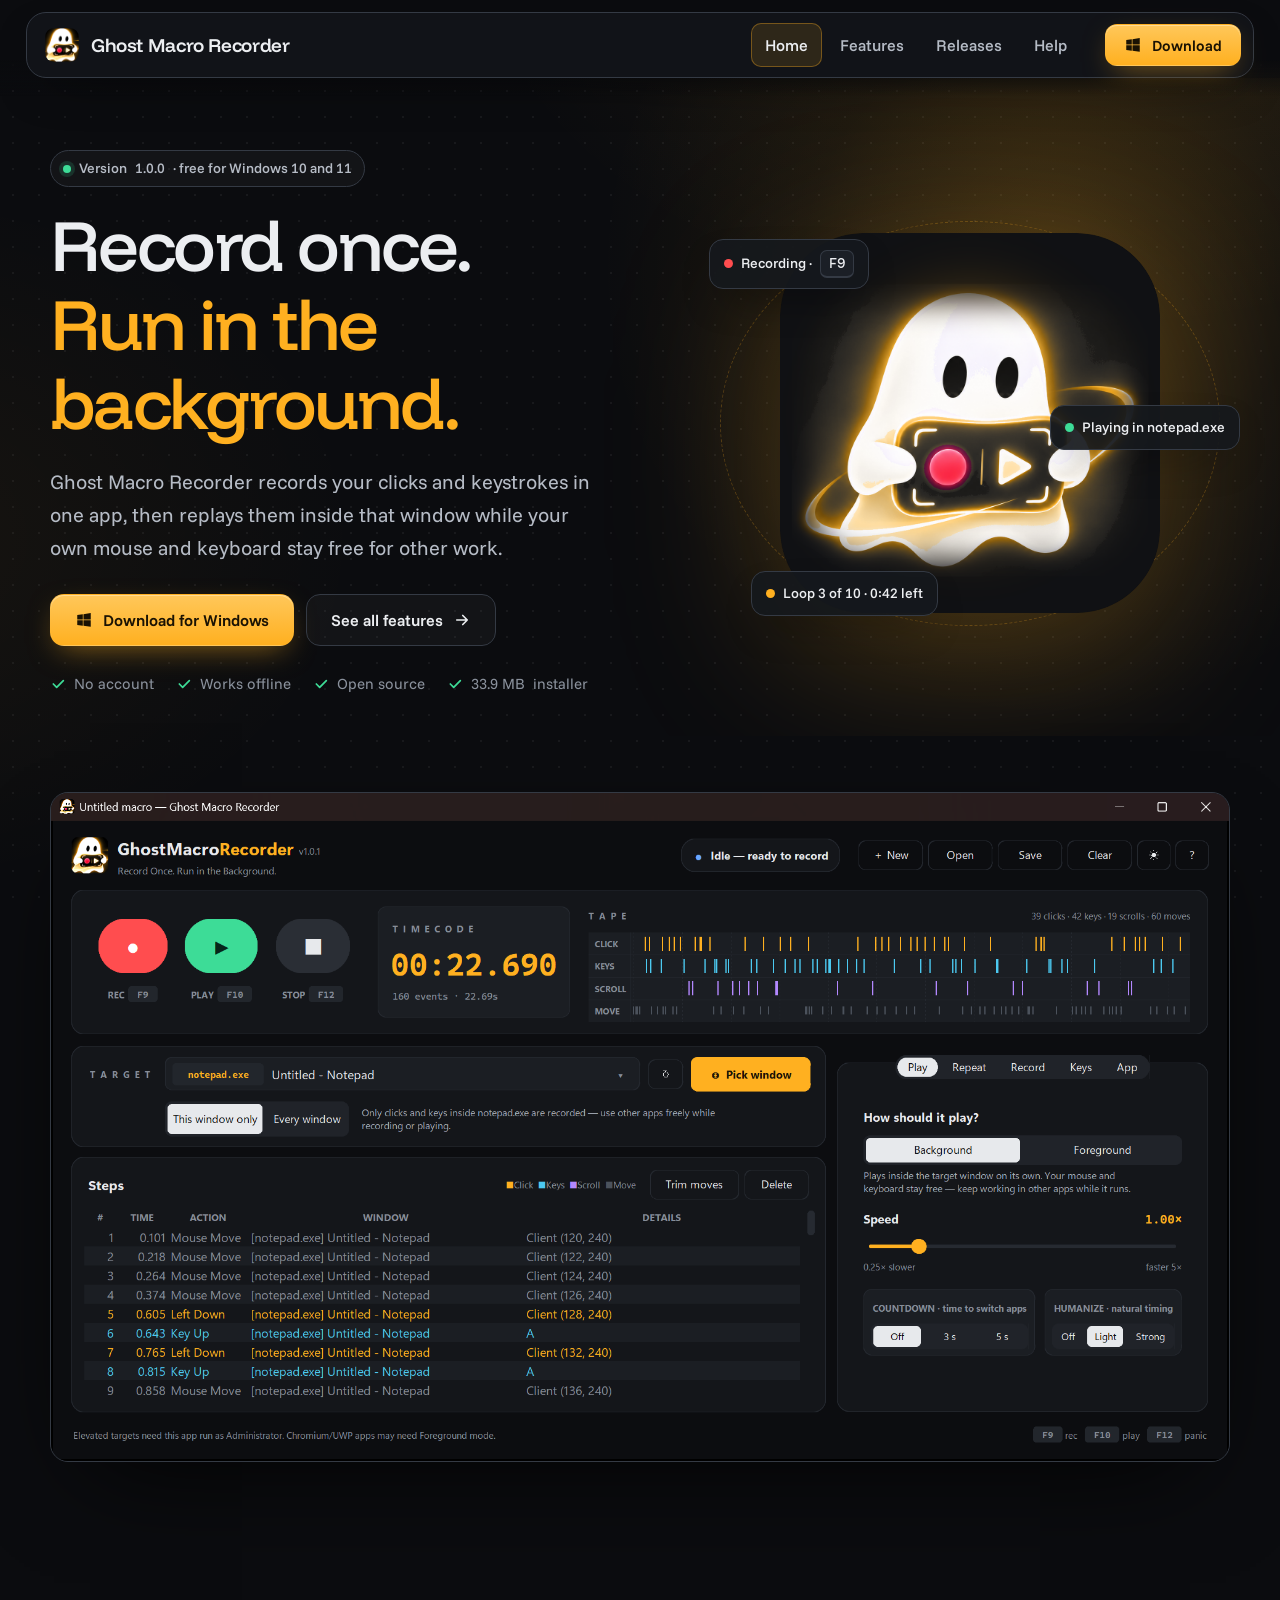
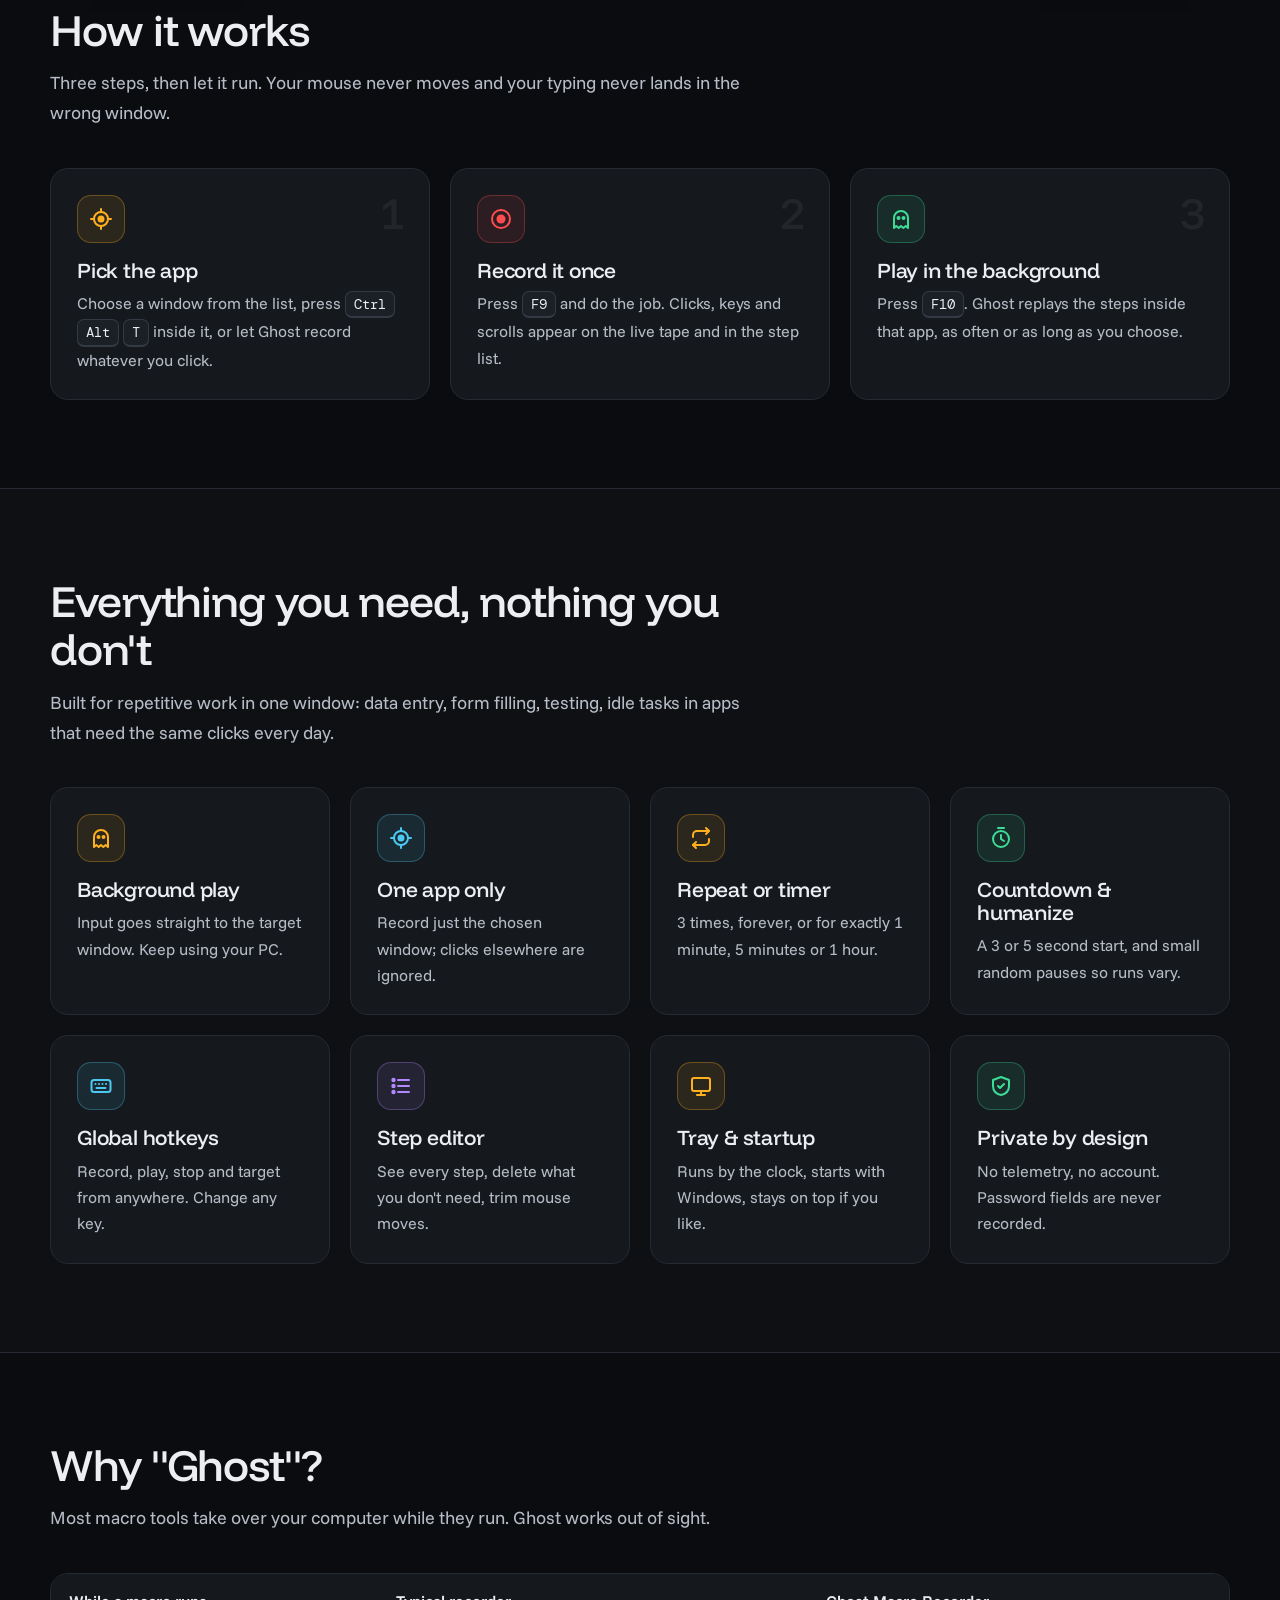
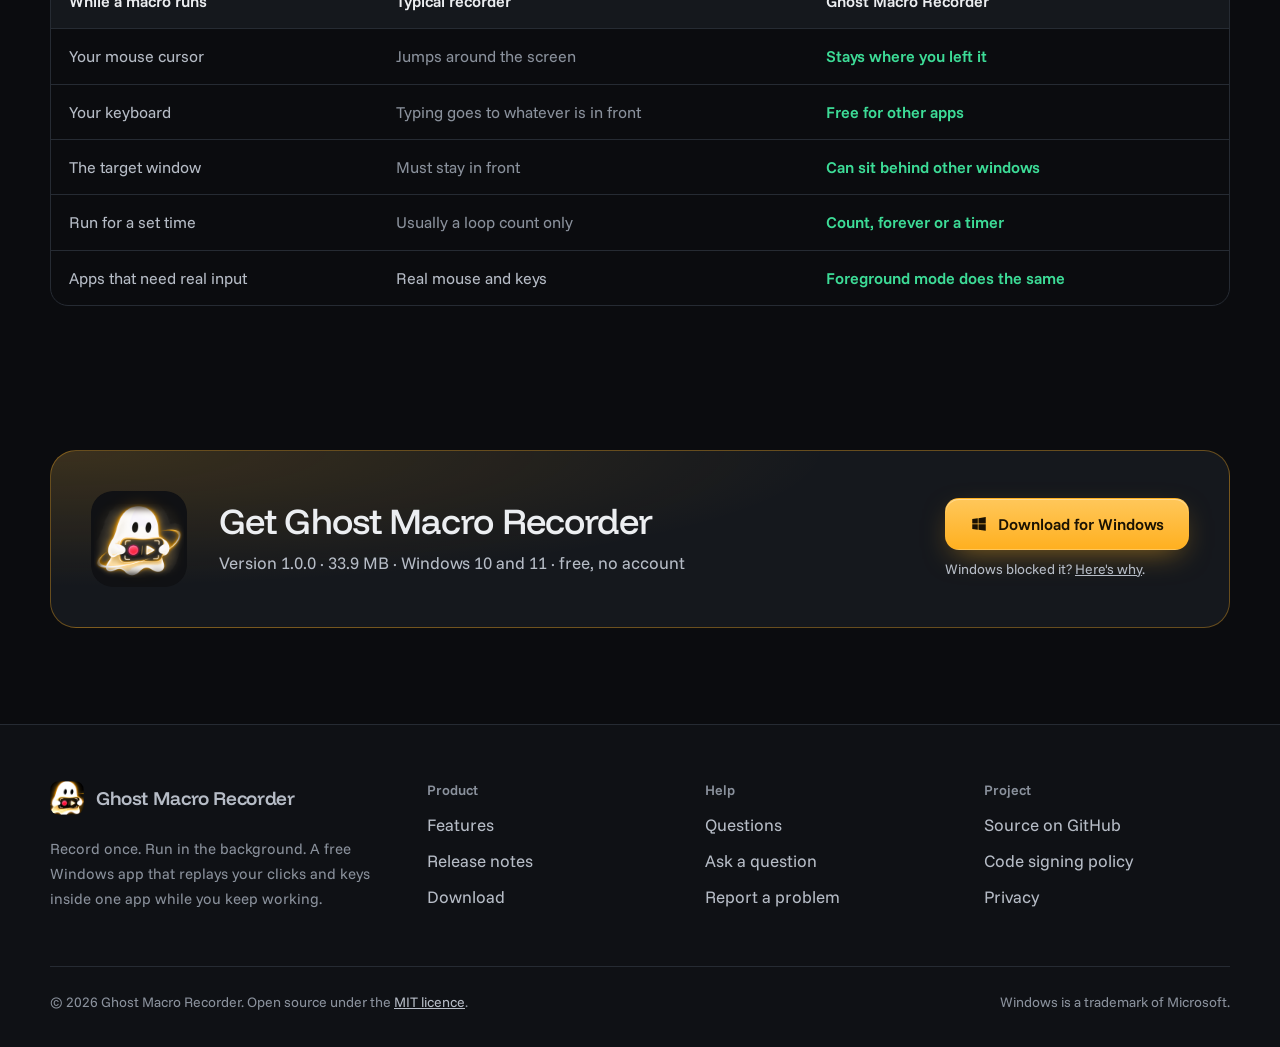
==== commit 07bbe9c2: "Site: installer size 33.9 MB Co-Authored-By: Claude Opus 5.5 <noreply@anthropic.com>" ====
--- a/site/index.html
+++ b/site/index.html
@@ -47,7 +47,7 @@
         <a class="btn btn--ghost" href="features.html">See all features<svg viewBox="0 0 24 24" fill="none" stroke="currentColor" stroke-width="2.2" stroke-linecap="round" stroke-linejoin="round" aria-hidden="true"><path d="M5 12h14M13 6l6 6-6 6"/></svg></a>
       </div>
       <div class="hero__facts">
-        <span><svg viewBox="0 0 24 24" fill="none" stroke="currentColor" stroke-width="2.6" stroke-linecap="round" stroke-linejoin="round" aria-hidden="true"><path d="M5 12l5 5L20 7"/></svg>No account</span><span><svg viewBox="0 0 24 24" fill="none" stroke="currentColor" stroke-width="2.6" stroke-linecap="round" stroke-linejoin="round" aria-hidden="true"><path d="M5 12l5 5L20 7"/></svg>Works offline</span><span><svg viewBox="0 0 24 24" fill="none" stroke="currentColor" stroke-width="2.6" stroke-linecap="round" stroke-linejoin="round" aria-hidden="true"><path d="M5 12l5 5L20 7"/></svg>Open source</span><span><svg viewBox="0 0 24 24" fill="none" stroke="currentColor" stroke-width="2.6" stroke-linecap="round" stroke-linejoin="round" aria-hidden="true"><path d="M5 12l5 5L20 7"/></svg><span data-rel="size">16.6 MB</span> installer</span>
+        <span><svg viewBox="0 0 24 24" fill="none" stroke="currentColor" stroke-width="2.6" stroke-linecap="round" stroke-linejoin="round" aria-hidden="true"><path d="M5 12l5 5L20 7"/></svg>No account</span><span><svg viewBox="0 0 24 24" fill="none" stroke="currentColor" stroke-width="2.6" stroke-linecap="round" stroke-linejoin="round" aria-hidden="true"><path d="M5 12l5 5L20 7"/></svg>Works offline</span><span><svg viewBox="0 0 24 24" fill="none" stroke="currentColor" stroke-width="2.6" stroke-linecap="round" stroke-linejoin="round" aria-hidden="true"><path d="M5 12l5 5L20 7"/></svg>Open source</span><span><svg viewBox="0 0 24 24" fill="none" stroke="currentColor" stroke-width="2.6" stroke-linecap="round" stroke-linejoin="round" aria-hidden="true"><path d="M5 12l5 5L20 7"/></svg><span data-rel="size">33.9 MB</span> installer</span>
       </div>
     </div>
     <div class="hero__art" aria-hidden="true">
@@ -129,7 +129,7 @@
       <img src="img/icon-512.png" alt="" width="96" height="96">
       <div>
         <h2>Get Ghost Macro Recorder</h2>
-        <p>Version <span data-rel="version">1.0.0</span> · <span data-rel="size">16.6 MB</span> · Windows 10 and 11 · free, no account</p>
+        <p>Version <span data-rel="version">1.0.0</span> · <span data-rel="size">33.9 MB</span> · Windows 10 and 11 · free, no account</p>
       </div>
       <div><a class="btn btn--primary" href="https://github.com/mohnishkrishna-saikumar-mk9/GhostMacroRecorder/releases/latest/download/GhostMacroRecorder-Setup.exe"><svg viewBox="0 0 24 24" fill="currentColor" aria-hidden="true"><path d="M3 5.3 10.4 4.3v7.1H3zM11.3 4.2 21 2.8v8.6h-9.7zM3 12.4h7.4v7.2L3 18.6zM11.3 12.4H21V21l-9.7-1.4z"/></svg>Download for Windows</a><p class="btn-note">Windows blocked it? <a href="help.html#smart-app-control">Here's why</a>.</p></div>
     </div>
